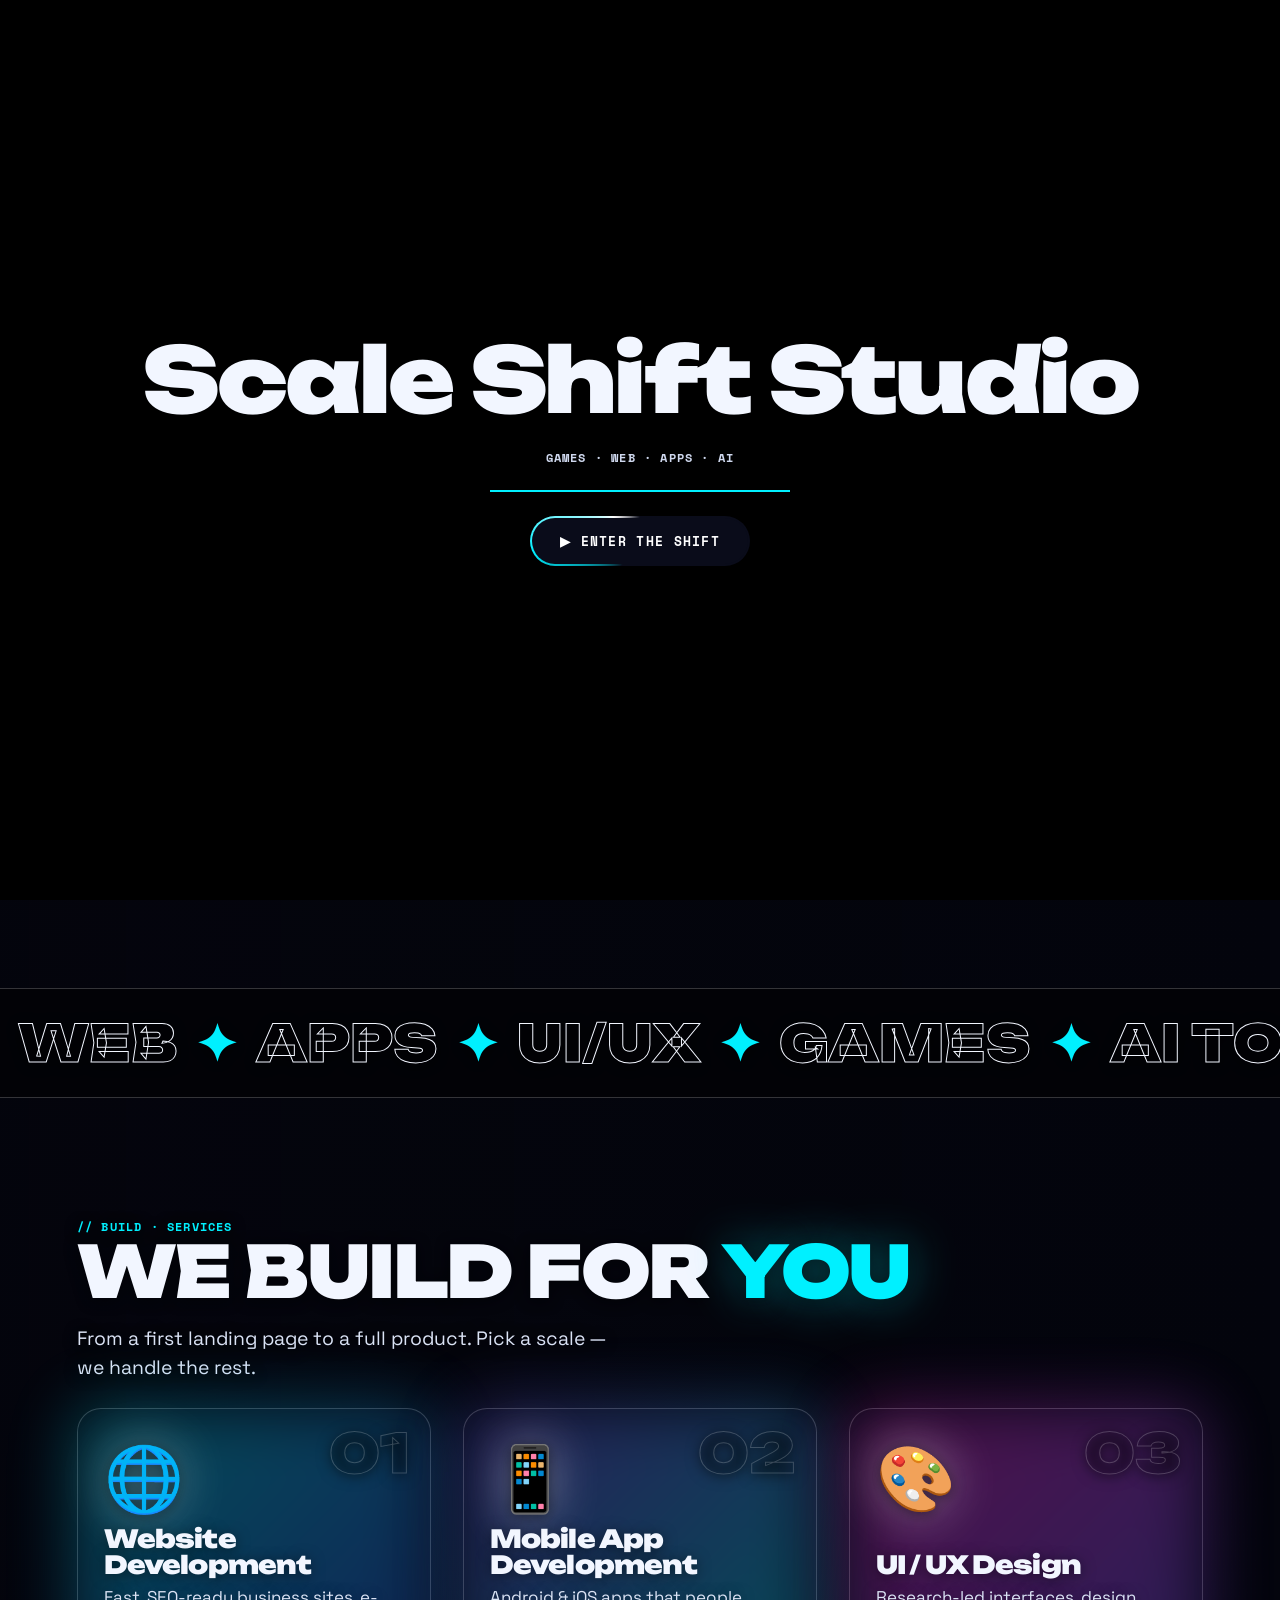
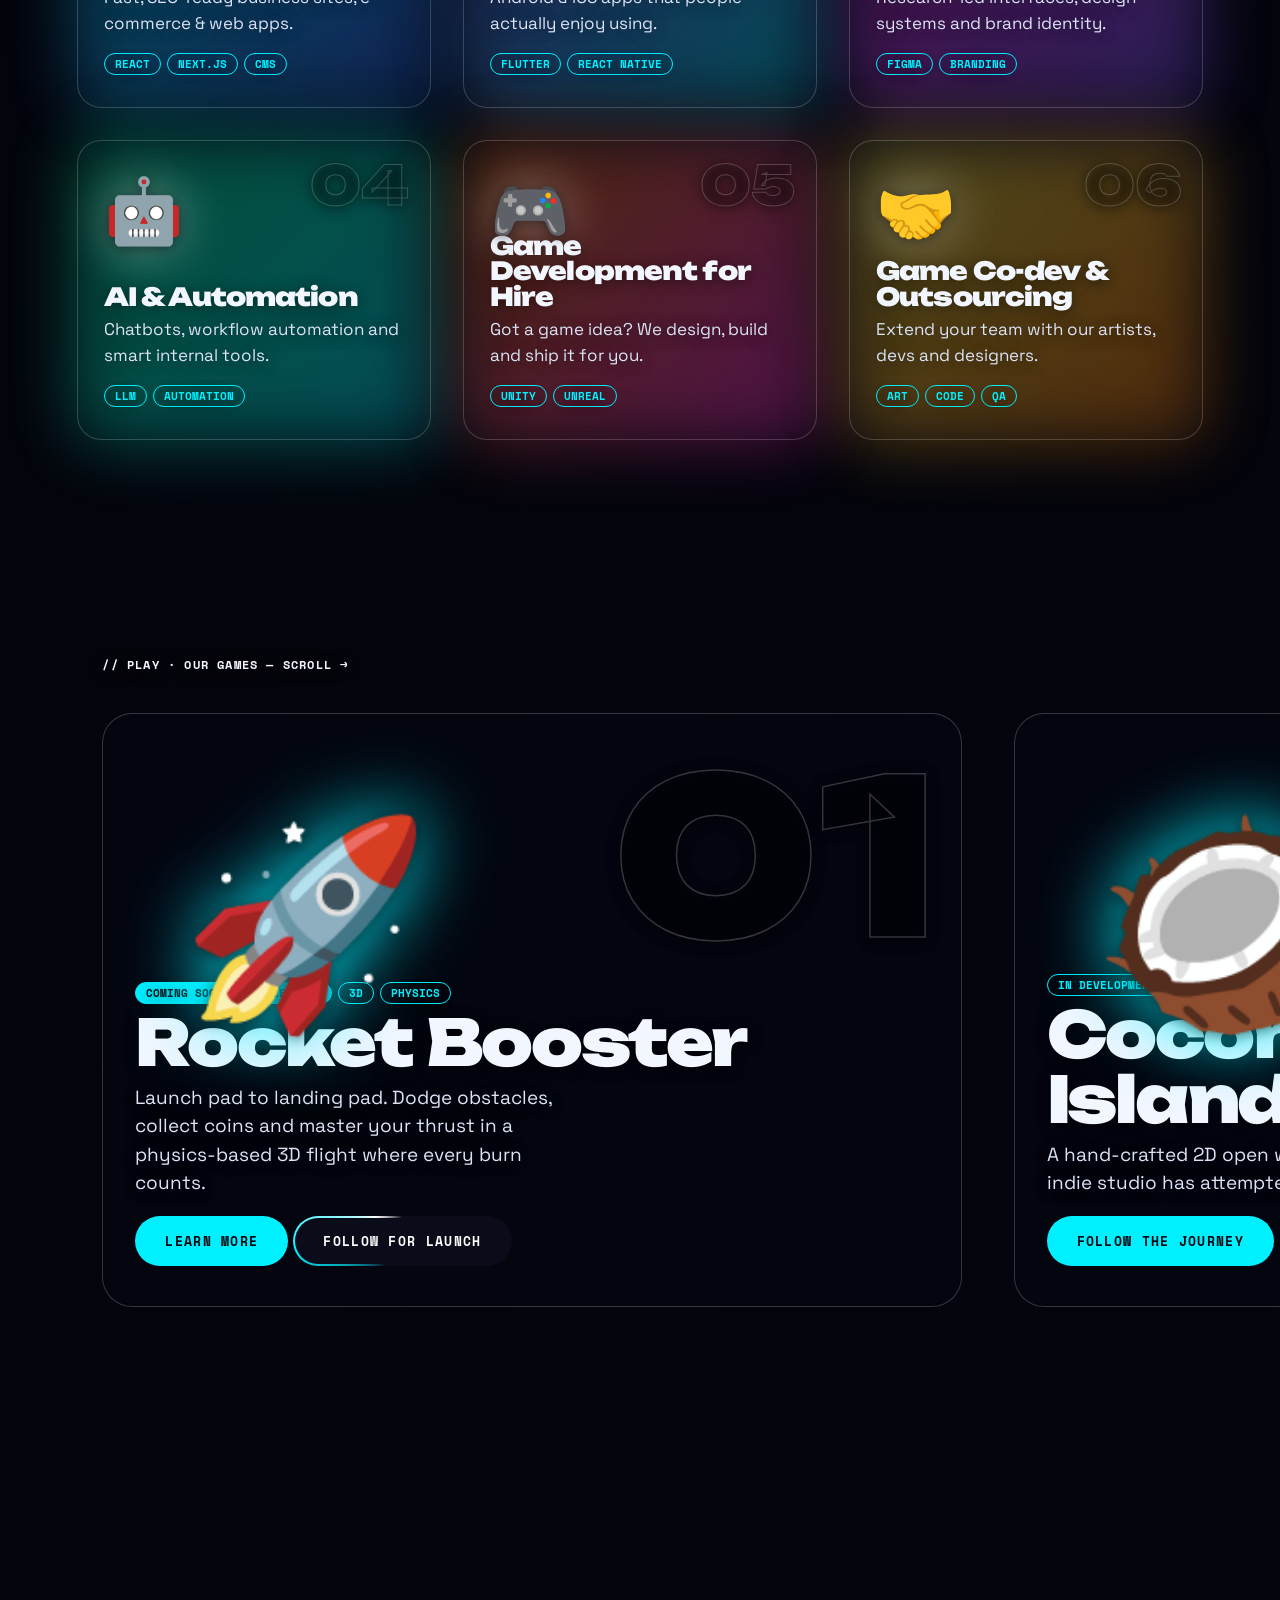
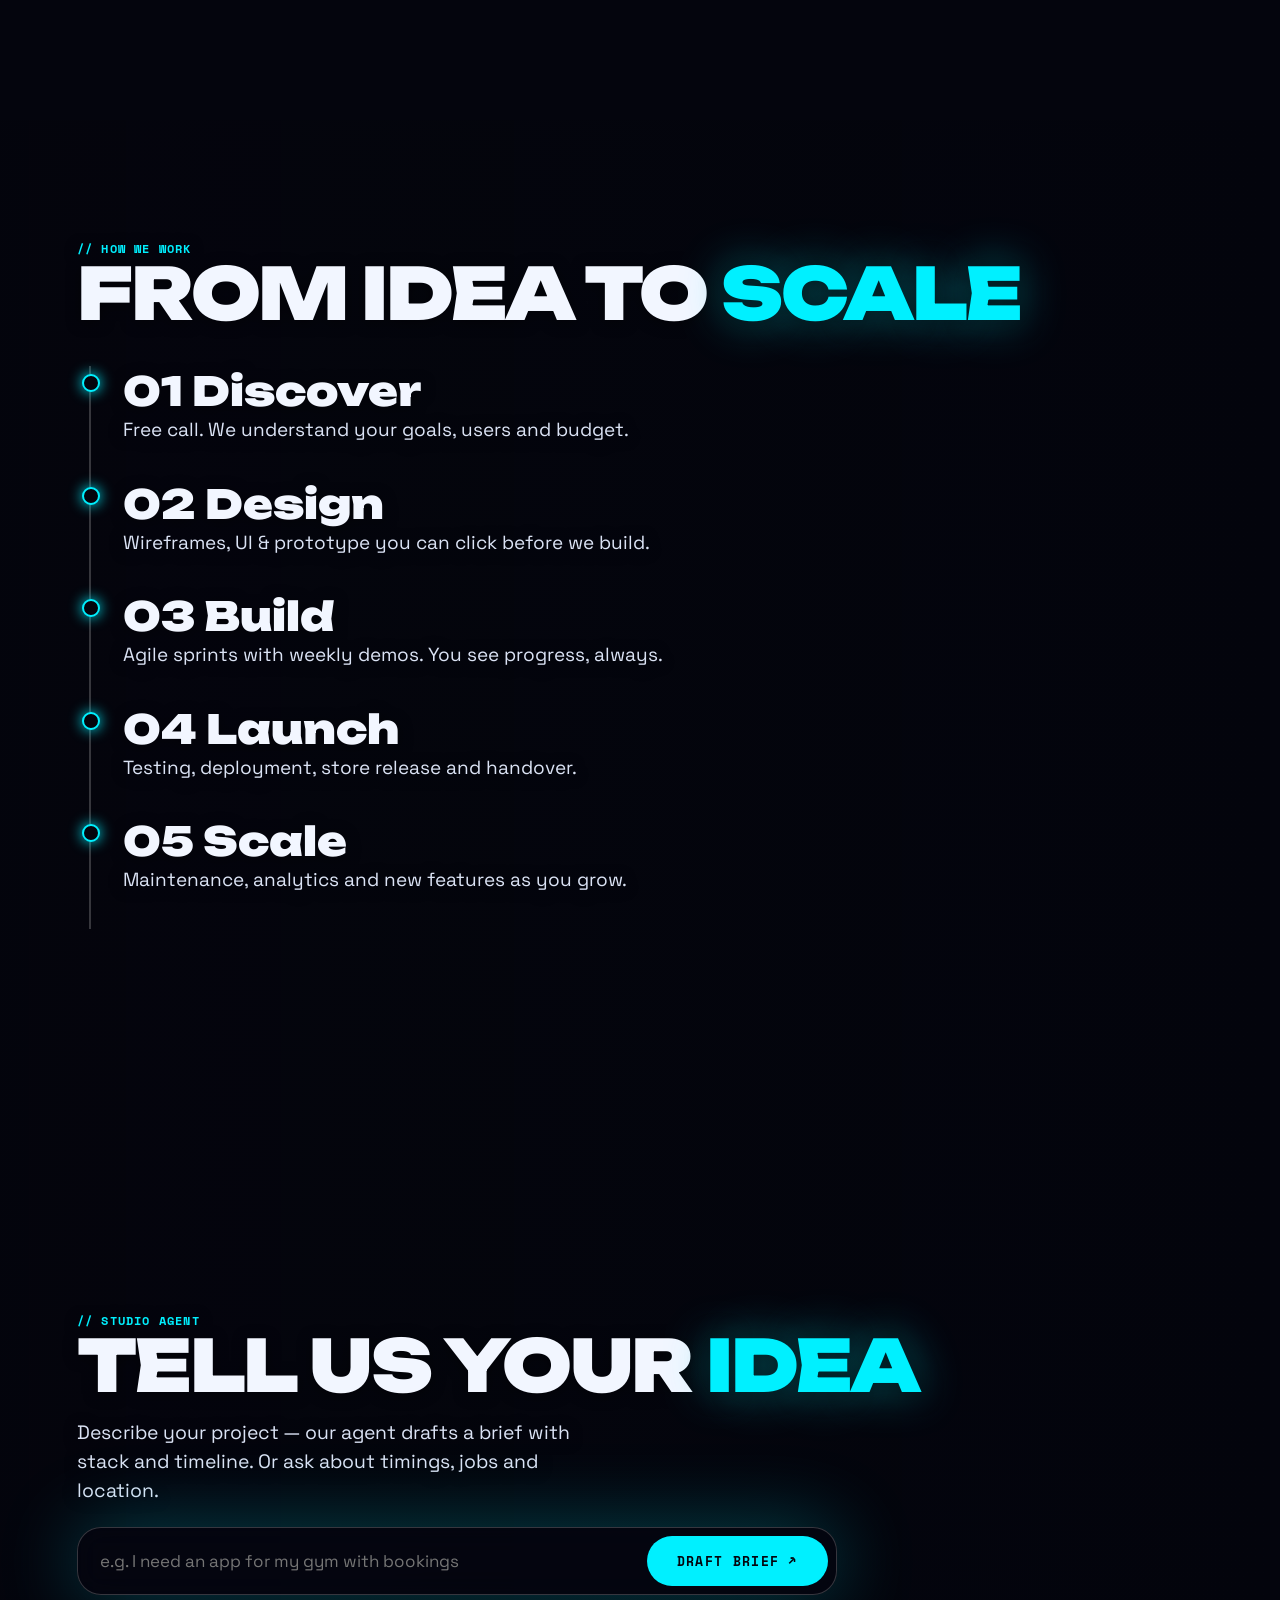
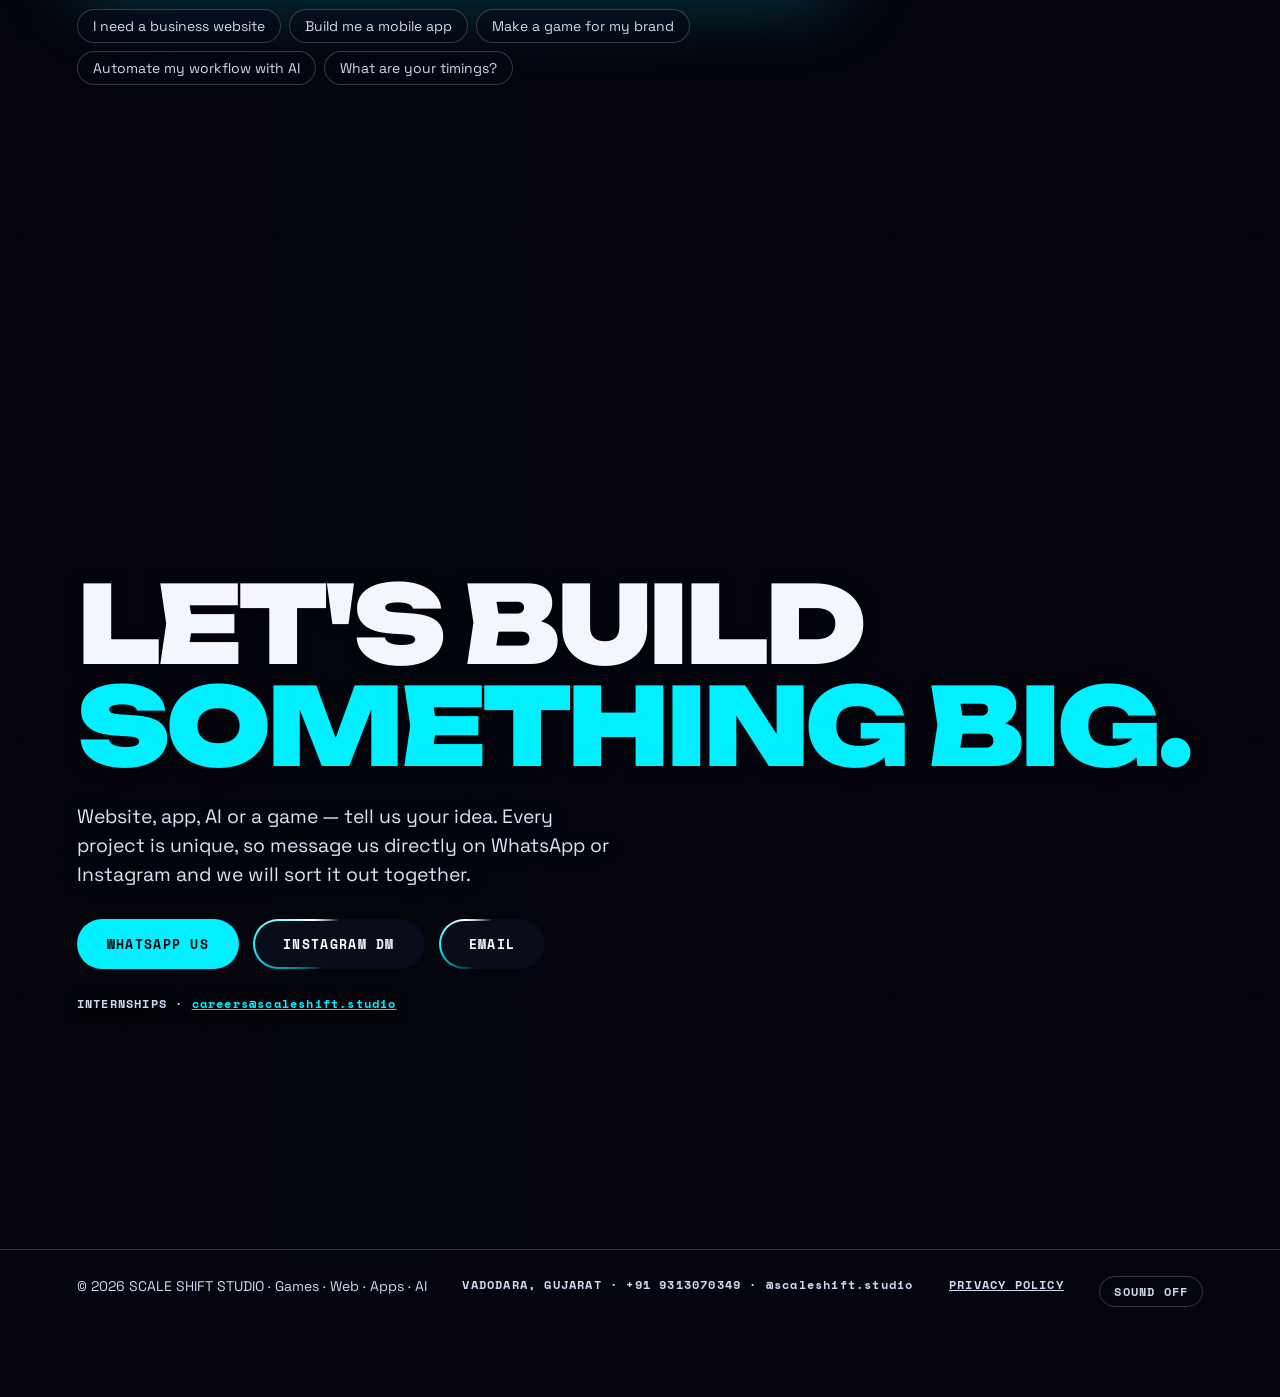
==== index.html @ 1b68525c "Update Description" ====
<!doctype html>
<html lang="en">
  <head>
    <meta charset="utf-8" />
    <meta
      name="viewport"
      content="width=device-width,initial-scale=1,minimum-scale=1,viewport-fit=cover"
    />
    <title>Scale Shift Studio | We Build Games, Websites &amp; Apps</title>
    <meta
      name="description"
      content="Scale Shift Studio builds websites, mobile apps, AI tools and games for businesses and brands. Based in Vadodara, Gujarat. Message us on WhatsApp or Instagram."
    />
    <link rel="canonical" href="https://scaleshift.studio/" />
    <meta name="robots" content="index,follow,max-image-preview:large" />
    <meta name="theme-color" content="#04050d" />
    <meta property="og:type" content="website" />
    <meta property="og:site_name" content="Scale Shift Studio" />
    <meta property="og:url" content="https://scaleshift.studio/" />
    <meta
      property="og:title"
      content="Scale Shift Studio — We Build Worlds That Shift Your Scale"
    />
    />
    <meta
      property="og:description"
      content="We build websites, apps, AI tools and games that shift your scale. Rocket Booster is landing soon on Google Play."
    />
    <meta property="og:image" content="https://scaleshift.studio/og.png" />
    <meta name="twitter:card" content="summary_large_image" />
    <link rel="icon" href="favicon.svg" type="image/svg+xml" />
    <link rel="preconnect" href="https://fonts.googleapis.com" />
    <link rel="preconnect" href="https://fonts.gstatic.com" crossorigin />
    <link
      href="https://fonts.googleapis.com/css2?family=Unbounded:wght@600;900&family=Space+Grotesk:wght@400;500;700&family=Space+Mono:wght@400;700&display=swap"
      rel="stylesheet"
    />
    <link rel="stylesheet" href="styles.css" />
    <noscript
      ><style>
        #ld {
          display: none;
        }
        body:not(.go) :is(main, footer, #nav, #hud) {
          visibility: visible !important;
        }
      </style></noscript
    >
    <script type="application/ld+json">
      {
        "@context": "https://schema.org",
        "@type": "ProfessionalService",
        "name": "Scale Shift Studio",
        "url": "https://scaleshift.studio/",
        "email": "hello@scaleshift.studio",
        "description": "Web development, mobile app development, UI/UX design, AI automation and game development studio.",
        "address": {
          "@type": "PostalAddress",
          "addressLocality": "Vadodara",
          "addressRegion": "Gujarat",
          "addressCountry": "IN"
        },
        "areaServed": "Worldwide",
        "sameAs": ["https://instagram.com/scaleshift.studio"],
        "knowsAbout": [
          "Web development",
          "Mobile app development",
          "UI/UX design",
          "AI automation",
          "Game development"
        ]
      }
    </script>
  </head>
  <body>
    <div id="ld">
      <h1>Scale Shift Studio</h1>
      <div class="m" style="color: var(--mut)">GAMES · WEB · APPS · AI</div>
      <div id="lp"><i></i></div>
      <button class="sb" id="en">▶ Enter the shift</button>
    </div>
    <div id="cg"></div>
    <canvas id="gl"></canvas>
    <div class="vg"></div>
    <div id="tt"></div>
    <nav id="nav">
      <div class="lg">
        <span class="s1">SCALE</span><span class="s2">SHIFT</span>
      </div>
      <div class="lk">
        <a class="l" href="#services">SERVICES</a
        ><a class="l" href="#games">GAMES</a
        ><a class="l" href="#process">PROCESS</a
        ><a class="l" href="#quote">START</a>
      </div>
      <div id="sw" data-m="build">
        <i id="kn"></i><button data-m="play">PLAY</button
        ><button data-m="build" class="on">BUILD</button>
      </div>
    </nav>
    <div id="hud" class="m">
      MODE <b id="hm">BUILD</b> · SCALE ×<b id="hs">1.00</b> · WARP
      <b id="hw">0.6</b>
    </div>
    <main>
      <section id="hero" data-k="0">
        <div id="hi">
          <div class="pill m">
            <i></i>COMING SOON · ROCKET BOOSTER · GOOGLE PLAY
          </div>
          <h1 class="t">
            <span class="ln"><span class="hl">We build</span></span>
            <span class="ln"
              ><span class="hl"
                ><span class="dy" id="dy">websites</span></span
              ></span
            >
            <span class="ln"
              ><span class="hl ol">that shift your scale</span></span
            >
          </h1>
          <p class="sub" id="hs2">
            A creative tech studio. We craft websites, mobile apps and AI tools
            for businesses — and our own games for players.
          </p>
          <div class="row">
            <a class="sb f" href="#quote" data-q>Start your project ↓</a
            ><a class="sb" href="#games">Play our games</a>
          </div>
        </div>
      </section>
      <div class="mq">
        <div>
          <span>Web</span><em>✦</em><span>Apps</span><em>✦</em><span>UI/UX</span
          ><em>✦</em><span>Games</span><em>✦</em><span>AI Tools</span><em>✦</em
          ><span>Game Co-dev</span><em>✦</em><span>Web</span><em>✦</em
          ><span>Apps</span><em>✦</em><span>UI/UX</span><em>✦</em
          ><span>Games</span><em>✦</em><span>AI Tools</span><em>✦</em
          ><span>Game Co-dev</span><em>✦</em>
        </div>
      </div>
      <section id="services" data-k="1">
        <span class="m rv" style="color: var(--a)">// BUILD · SERVICES</span>
        <h2 class="rv">We build for <em>you</em></h2>
        <p class="sub rv" style="margin: 0">
          From a first landing page to a full product. Pick a scale — we handle
          the rest.
        </p>
        <div class="gx">
          <div
            class="cd tl rv"
            style="--g: linear-gradient(135deg, #00f0ff, #2f6bff)"
          >
            <div class="no">01</div>
            <div class="ic">🌐</div>
            <h3>Website Development</h3>
            <p>Fast, SEO-ready business sites, e-commerce & web apps.</p>
            <span
              ><span class="tg">REACT</span><span class="tg">NEXT.JS</span
              ><span class="tg">CMS</span></span
            >
          </div>
          <div
            class="cd tl rv"
            style="--g: linear-gradient(135deg, #7c5cff, #00f0ff)"
          >
            <div class="no">02</div>
            <div class="ic">📱</div>
            <h3>Mobile App Development</h3>
            <p>Android & iOS apps that people actually enjoy using.</p>
            <span
              ><span class="tg">FLUTTER</span
              ><span class="tg">REACT NATIVE</span></span
            >
          </div>
          <div
            class="cd tl rv"
            style="--g: linear-gradient(135deg, #ff2bd6, #7c5cff)"
          >
            <div class="no">03</div>
            <div class="ic">🎨</div>
            <h3>UI / UX Design</h3>
            <p>Research-led interfaces, design systems and brand identity.</p>
            <span
              ><span class="tg">FIGMA</span
              ><span class="tg">BRANDING</span></span
            >
          </div>
          <div
            class="cd tl rv"
            style="--g: linear-gradient(135deg, #00ff9d, #00f0ff)"
          >
            <div class="no">04</div>
            <div class="ic">🤖</div>
            <h3>AI &amp; Automation</h3>
            <p>Chatbots, workflow automation and smart internal tools.</p>
            <span
              ><span class="tg">LLM</span
              ><span class="tg">AUTOMATION</span></span
            >
          </div>
          <div
            class="cd tl rv"
            style="--g: linear-gradient(135deg, #ff7a00, #ff2bd6)"
          >
            <div class="no">05</div>
            <div class="ic">🎮</div>
            <h3>Game Development for Hire</h3>
            <p>Got a game idea? We design, build and ship it for you.</p>
            <span
              ><span class="tg">UNITY</span><span class="tg">UNREAL</span></span
            >
          </div>
          <div
            class="cd tl rv"
            style="--g: linear-gradient(135deg, #fff23d, #ff7a00)"
          >
            <div class="no">06</div>
            <div class="ic">🤝</div>
            <h3>Game Co-dev &amp; Outsourcing</h3>
            <p>Extend your team with our artists, devs and designers.</p>
            <span
              ><span class="tg">ART</span><span class="tg">CODE</span
              ><span class="tg">QA</span></span
            >
          </div>
        </div>
      </section>
      <section id="games" data-k="2">
        <div class="hint m">// PLAY · OUR GAMES — SCROLL →</div>
        <div id="track">
          <article class="pn">
            <div class="n">01</div>
            <div class="e">🚀</div>
            <span
              ><span class="tg live">COMING SOON · GOOGLE PLAY</span
              ><span class="tg">3D</span><span class="tg">PHYSICS</span></span
            >
            <h3>Rocket Booster</h3>
            <p>
              Launch pad to landing pad. Dodge obstacles, collect coins and
              master your thrust in a physics-based 3D flight where every burn
              counts.
            </p>
            <div>
              <a class="sb f" href="/games/rocket-booster/">Learn more</a>
              <a
                class="sb"
                href="https://instagram.com/scaleshift.studio"
                target="_blank"
                rel="noopener noreferrer"
                >Follow for launch</a
              >
            </div>
          </article>
          <article class="pn">
            <div class="n">02</div>
            <div class="e">🥥</div>
            <span
              ><span class="tg">IN DEVELOPMENT</span><span class="tg">2D</span
              ><span class="tg">OPEN WORLD</span></span
            >
            <h3>Coconut: Quest Island Empire</h3>
            <p>
              A hand-crafted 2D open world with a feature no indie studio has
              attempted. More soon.
            </p>
            <div>
              <a
                class="sb f"
                href="https://instagram.com/scaleshift.studio"
                target="_blank"
                rel="noopener noreferrer"
                >Follow the journey</a
              >
            </div>
          </article>
          <article class="pn">
            <div class="n">03</div>
            <div class="e">🧪</div>
            <span><span class="tg">PLANNING</span></span>
            <h3>More worlds in the lab</h3>
            <p>
              Our next projects are in early planning. Follow along to be the
              first to know.
            </p>
            <div><a class="sb f" href="#contact">Work with us</a></div>
          </article>
        </div>
      </section>
      <section id="process" data-k="3">
        <span class="m rv" style="color: var(--a)">// HOW WE WORK</span>
        <h2 class="rv">From idea to <em>scale</em></h2>
        <div class="pr">
          <i id="pl"></i>
          <div class="sp rv">
            <b>01 Discover</b
            ><span>Free call. We understand your goals, users and budget.</span>
          </div>
          <div class="sp rv">
            <b>02 Design</b
            ><span
              >Wireframes, UI & prototype you can click before we build.</span
            >
          </div>
          <div class="sp rv">
            <b>03 Build</b
            ><span
              >Agile sprints with weekly demos. You see progress, always.</span
            >
          </div>
          <div class="sp rv">
            <b>04 Launch</b
            ><span>Testing, deployment, store release and handover.</span>
          </div>
          <div class="sp rv">
            <b>05 Scale</b
            ><span>Maintenance, analytics and new features as you grow.</span>
          </div>
        </div>
      </section>
      <section id="quote" data-k="4">
        <span class="m rv" style="color: var(--a)">// STUDIO AGENT</span>
        <h2 class="rv">Tell us your <em>idea</em></h2>
        <p class="sub rv" style="margin: 0 0 22px">
          Describe your project — our agent drafts a brief with stack and
          timeline. Or ask about timings, jobs and location.
        </p>
        <form id="af" class="ag rv">
          <input
            id="ai"
            placeholder="e.g. I need an app for my gym with bookings"
            autocomplete="off"
          /><button class="sb f" type="submit">Draft brief ↗</button>
        </form>
        <div class="chips rv">
          <button>I need a business website</button
          ><button>Build me a mobile app</button
          ><button>Make a game for my brand</button
          ><button>Automate my workflow with AI</button
          ><button>What are your timings?</button>
        </div>
        <div id="run"></div>
      </section>
      <section id="contact" data-k="5">
        <div class="big rv">
          Let's build<br /><span style="color: var(--a)">something big.</span>
        </div>
        <p class="sub rv">
          Website, app, AI or a game — tell us your idea. Every project is
          unique, so message us directly on WhatsApp or Instagram and we will
          sort it out together.
        </p>
        <div class="row rv">
          <a
            class="sb f"
            href="https://wa.me/919313070349"
            target="_blank"
            rel="noopener"
            >WhatsApp us</a
          ><a
            class="sb"
            href="https://instagram.com/scaleshift.studio"
            target="_blank"
            rel="noopener"
            >Instagram DM</a
          ><a class="sb" href="mailto:hello@scaleshift.studio">Email</a>
        </div>
        <p class="m" style="margin-top: 26px; color: var(--mut)">
          INTERNSHIPS ·
          <a href="mailto:careers@scaleshift.studio" style="color: var(--a)"
            >careers@scaleshift.studio</a
          >
        </p>
      </section>
    </main>
    <footer>
      <span>© 2026 SCALE SHIFT STUDIO · Games · Web · Apps · AI</span
      ><span class="m"
        >VADODARA, GUJARAT · +91 9313070349 · @scaleshift.studio</span
      >
      <a class="m" href="/privacy/" style="color: var(--mut)">PRIVACY POLICY</a>
      <button type="button" id="snd" class="m">SOUND OFF</button>
    </footer>
    <script src="vendor/gsap.min.js" defer></script>
    <script src="vendor/ScrollTrigger.min.js" defer></script>
    <script src="vendor/lenis.min.js" defer></script>
    <script src="app.js" defer></script>
  </body>
</html>
---- styles.css ----
@property --ang {
  syntax: "<angle>";
  inherits: false;
  initial-value: 0deg;
}
:root {
  --bg: #04050d;
  --fg: #f2f6ff;
  --mut: #cfd8ee;
  --a: #00f0ff;
  --bd: rgba(255, 255, 255, 0.2);
  --cd: rgba(5, 7, 18, 0.5);
  box-sizing: border-box;
  padding-top: env(safe-area-inset-top, 0px);
  padding-bottom: env(safe-area-inset-bottom, 0px);
}
@media (prefers-color-scheme: dark) {
  :root:not([data-theme="light"]) {
    --bg: #04050d;
  }
}
:root[data-theme="dark"] {
  --bg: #04050d;
}
* {
  box-sizing: border-box;
}
html {
  scroll-padding-top: env(safe-area-inset-top, 0px);
}
html.lenis,
html.lenis body {
  height: auto;
}
body {
  margin: 0;
  background: var(--bg);
  color: var(--fg);
  font:
    400 19px/1.5 "Space Grotesk",
    system-ui,
    sans-serif;
  overflow-x: hidden;
}
h1,
h2,
h3 {
  font-family: Unbounded, system-ui, sans-serif;
  font-weight: 900;
  margin: 0;
  letter-spacing: -0.035em;
  line-height: 1.02;
}
.m {
  font:
    700 12px "Space Mono",
    monospace;
  letter-spacing: 0.1em;
}
#gl {
  position: fixed;
  inset: 0;
  width: 100%;
  height: 100%;
  z-index: 0;
}
.vg {
  position: fixed;
  inset: 0;
  z-index: 1;
  pointer-events: none;
  background:
    linear-gradient(rgba(4, 5, 13, 0.08), rgba(4, 5, 13, 0.08)),
    radial-gradient(ellipse at center, transparent 45%, rgba(0, 0, 0, 0.42));
}
main,
#nav,
footer,
#hud {
  position: relative;
  z-index: 2;
}
section {
  min-height: 100vh;
  padding: 120px 6vw;
  display: flex;
  flex-direction: column;
  justify-content: center;
  background: linear-gradient(90deg, rgba(4, 5, 13, 0.26), rgba(4, 5, 13, 0));
}
#nav {
  position: fixed;
  top: calc(env(safe-area-inset-top, 0px) + 12px);
  left: 50%;
  transform: translateX(-50%);
  z-index: 50;
  display: flex;
  align-items: center;
  justify-content: space-between;
  gap: 14px;
  padding: 8px 8px 8px 22px;
  width: min(clamp(860px, 60vw, 1200px), calc(100vw - 20px));
  background: rgba(6, 8, 20, 0.55);
  backdrop-filter: blur(16px);
  border: 1px solid var(--bd);
  border-radius: 50px;
}
.lg {
  display: flex;
  align-items: baseline;
  gap: 7px;
  font-family: Unbounded;
  font-weight: 900;
  line-height: 1;
  white-space: nowrap;
}
.lg .s1 {
  font-size: 20px;
  letter-spacing: -0.02em;
  color: #fff;
}
.lg .s2 {
  font-size: 20px;
  letter-spacing: -0.02em;
  background: linear-gradient(90deg, var(--a), #fff);
  -webkit-background-clip: text;
  background-clip: text;
  color: transparent;
}
#nav a.l {
  color: var(--fg);
  text-decoration: none;
  font: 700 12px "Space Mono";
  letter-spacing: 0.1em;
  margin: 0 8px;
}
#nav a.l:hover {
  color: var(--a);
}
@media (max-width: 820px) {
  #nav .lk {
    display: none;
  }
}
#sw {
  position: relative;
  display: flex;
  border: 1px solid var(--bd);
  border-radius: 40px;
  padding: 3px;
  background: rgba(0, 0, 0, 0.4);
}
#sw button {
  position: relative;
  z-index: 1;
  background: none;
  border: 0;
  color: var(--fg);
  font: 700 12px "Space Mono";
  letter-spacing: 0.1em;
  padding: 9px 16px;
  cursor: pointer;
  transition: color 0.3s;
}
#sw button.on {
  color: #04050d;
}
#kn {
  position: absolute;
  top: 3px;
  bottom: 3px;
  left: 3px;
  width: calc(50% - 3px);
  border-radius: 30px;
  background: var(--a);
  box-shadow: 0 0 24px var(--a);
  transition:
    transform 0.45s cubic-bezier(0.7, 0, 0.2, 1),
    background 0.5s;
}
#sw[data-m="build"] #kn {
  transform: translateX(100%);
}
.sb {
  position: relative;
  display: inline-block;
  isolation: isolate;
  overflow: hidden;
  padding: 15px 30px;
  border-radius: 50px;
  background: #0a0c1a;
  color: #fff;
  border: 0;
  cursor: pointer;
  font: 700 13px "Space Mono";
  letter-spacing: 0.1em;
  text-decoration: none;
  text-transform: uppercase;
}
.sb::before {
  content: "";
  position: absolute;
  left: 50%;
  top: 50%;
  width: 230%;
  aspect-ratio: 1;
  translate: -50% -50%;
  z-index: -2;
  background: conic-gradient(
    from 0deg,
    transparent 60%,
    var(--a),
    #fff,
    transparent
  );
  animation: rt 2.6s linear infinite;
  will-change: rotate;
}
.sb::after {
  content: "";
  position: absolute;
  inset: 2px;
  border-radius: inherit;
  background: #0a0c1a;
  z-index: -1;
}
.sb.f {
  background: var(--a);
  color: #04050d;
}
.sb.f::after {
  background: var(--a);
}
.sb.f::before {
  display: none;
}
@keyframes rt {
  to {
    rotate: 360deg;
  }
}
.pt {
  position: fixed;
  width: 8px;
  height: 8px;
  border-radius: 50%;
  pointer-events: none;
  z-index: 90;
  margin: -4px;
  background: var(--a);
}
#cg {
  position: fixed;
  top: 0;
  left: 0;
  width: 480px;
  height: 480px;
  margin: -240px;
  border-radius: 50%;
  pointer-events: none;
  z-index: 1;
  background: radial-gradient(
    circle,
    color-mix(in srgb, var(--a) 30%, transparent),
    transparent 68%
  );
  mix-blend-mode: screen;
}
@media (pointer: coarse) {
  #cg {
    display: none;
  }
}
#ld {
  position: fixed;
  inset: 0;
  z-index: 200;
  background: #000;
  display: flex;
  flex-direction: column;
  align-items: center;
  justify-content: center;
  gap: 24px;
  transition: opacity 1s;
  text-align: center;
  padding: 20px;
}
#ld.x {
  opacity: 0;
  pointer-events: none;
}
#ld h1 {
  font-size: clamp(30px, 8vw, 90px);
}
#lp {
  height: 2px;
  width: min(300px, 70vw);
  background: #222;
}
#lp i {
  display: block;
  height: 100%;
  width: 0;
  background: var(--a);
}
#en {
  display: none;
}
.pill {
  display: inline-flex;
  gap: 10px;
  align-items: center;
  border: 1px solid var(--bd);
  background: var(--cd);
  backdrop-filter: blur(8px);
  padding: 9px 16px;
  border-radius: 30px;
  width: fit-content;
  margin-bottom: 22px;
}
.pill i {
  width: 8px;
  height: 8px;
  border-radius: 50%;
  background: var(--a);
  box-shadow: 0 0 12px var(--a);
  animation: bl 1.2s infinite;
}
@keyframes bl {
  50% {
    opacity: 0.2;
  }
}
#hi {
  will-change: transform;
  transform-origin: 50% 60%;
}
h1.t {
  font-size: clamp(26px, 8.6vw, 200px);
  text-transform: uppercase;
}
.ln {
  display: block;
  overflow: hidden;
  padding-bottom: 0.06em;
}
.dy {
  color: var(--a);
  text-shadow: 0 0 50px var(--a);
  display: inline-block;
}
.ol {
  -webkit-text-stroke: 2px var(--fg);
  color: rgba(4, 5, 13, 0.3);
}
.sub {
  max-width: clamp(520px, 42vw, 900px);
  color: var(--mut);
  font-size: clamp(17px, 0.5vw + 13px, 30px);
  margin: 24px 0 30px;
}
.row {
  display: flex;
  gap: 14px;
  flex-wrap: wrap;
}
.mq {
  overflow: hidden;
  white-space: nowrap;
  padding: 22px 0;
  background: rgba(0, 0, 0, 0.5);
  border-block: 1px solid var(--bd);
  position: relative;
  z-index: 2;
}
.mq div {
  display: inline-block;
  animation: mq 34s linear infinite;
  font: 900 clamp(24px, 4vw, 54px) Unbounded;
  text-transform: uppercase;
}
.mq span {
  margin: 0 18px;
  -webkit-text-stroke: 1px var(--fg);
  color: transparent;
}
.mq em {
  color: var(--a);
  font-style: normal;
}
@keyframes mq {
  to {
    transform: translateX(-50%);
  }
}
h2 {
  font-size: clamp(24px, 5.6vw, 110px);
  text-transform: uppercase;
  margin-bottom: 16px;
}
h2 em {
  color: var(--a);
  font-style: normal;
}
.gx {
  display: grid;
  grid-template-columns: repeat(auto-fill, minmax(min(300px, 100%), 1fr));
  gap: 32px;
  margin-top: 26px;
  perspective: 1200px;
}
.cd {
  position: relative;
  isolation: isolate;
  border: 1px solid var(--bd);
  border-radius: 24px;
  padding: 26px;
  background: rgba(6, 8, 20, 0.5);
  backdrop-filter: blur(10px);
  min-height: 300px;
  display: flex;
  flex-direction: column;
  justify-content: flex-end;
  transition: box-shadow 0.3s;
}
.cd::before {
  content: "";
  position: absolute;
  inset: -4px;
  border-radius: 28px;
  background: var(--g);
  filter: blur(34px);
  opacity: 0.3;
  z-index: -2;
  transition: opacity 0.4s;
}
.cd:hover::before {
  opacity: 0.75;
}
.cd::after {
  content: "";
  position: absolute;
  inset: 0;
  border-radius: inherit;
  background: radial-gradient(
    circle at var(--mx, 50%) var(--my, 50%),
    rgba(255, 255, 255, 0.16),
    transparent 45%
  );
  opacity: 0;
  transition: opacity 0.3s;
  z-index: -1;
  pointer-events: none;
}
.cd:hover::after {
  opacity: 1;
}
.cd .ic {
  position: absolute;
  top: 22px;
  left: 26px;
  font-size: 64px;
  filter: drop-shadow(0 0 24px rgba(255, 255, 255, 0.4));
}
.cd .no {
  position: absolute;
  top: 10px;
  right: 20px;
  font: 900 54px Unbounded;
  color: transparent;
  -webkit-text-stroke: 1px var(--bd);
}
.cd h3 {
  font-size: 25px;
}
.cd p {
  color: var(--mut);
  margin: 8px 0 12px;
  font-size: 17px;
}
.tg {
  display: inline-block;
  border: 1px solid var(--a);
  color: var(--a);
  font: 700 11px "Space Mono";
  padding: 2px 10px;
  border-radius: 20px;
  margin: 0 6px 6px 0;
}
#games {
  padding: 0;
  overflow: hidden;
}
#track {
  display: flex;
  gap: 4vw;
  padding: 0 8vw;
  align-items: center;
  height: 100vh;
  width: max-content;
}
.pn {
  flex: 0 0 min(80vw, 860px);
  height: 66vh;
  border: 1px solid var(--bd);
  background: var(--cd);
  backdrop-filter: blur(16px);
  border-radius: 30px;
  padding: 32px;
  position: relative;
  overflow: hidden;
  display: flex;
  flex-direction: column;
  justify-content: flex-end;
}
.pn .n {
  position: absolute;
  top: 6px;
  right: 22px;
  font: 900 clamp(90px, 17vw, 240px) Unbounded;
  color: transparent;
  -webkit-text-stroke: 1.5px rgba(255, 255, 255, 0.2);
}
.pn .e {
  position: absolute;
  top: 10%;
  left: 9%;
  font-size: clamp(90px, 16vw, 200px);
  animation: fl 6s ease-in-out infinite;
  filter: drop-shadow(0 0 40px var(--a));
}
@keyframes fl {
  50% {
    transform: translateY(-22px) rotate(6deg);
  }
}
.pn h3 {
  font-size: clamp(28px, 5vw, 64px);
}
.pn p {
  color: var(--mut);
  max-width: 460px;
  margin: 8px 0 18px;
}
.hint {
  position: absolute;
  left: 8vw;
  top: 96px;
}
.pr {
  position: relative;
  max-width: 820px;
  padding-left: 46px;
  margin-top: 20px;
}
.pr::before {
  content: "";
  position: absolute;
  left: 12px;
  top: 0;
  bottom: 0;
  width: 2px;
  background: var(--bd);
}
#pl {
  position: absolute;
  left: 12px;
  top: 0;
  bottom: 0;
  width: 2px;
  background: var(--a);
  box-shadow: 0 0 18px var(--a);
  transform: scaleY(0);
  transform-origin: 50% 0;
}
.sp {
  position: relative;
  margin-bottom: 34px;
}
.sp::before {
  content: "";
  position: absolute;
  left: -41px;
  top: 8px;
  width: 14px;
  height: 14px;
  border-radius: 50%;
  background: var(--bg);
  border: 2px solid var(--a);
  box-shadow: 0 0 14px var(--a);
}
.sp b {
  font: 900 clamp(22px, 3.6vw, 40px) Unbounded;
  display: block;
}
.sp span {
  color: var(--mut);
}
.ag {
  display: flex;
  gap: 10px;
  padding: 8px;
  max-width: 760px;
  border: 1px solid var(--bd);
  border-radius: 24px;
  background: var(--cd);
  backdrop-filter: blur(14px);
  box-shadow: 0 0 80px color-mix(in srgb, var(--a) 28%, transparent);
}
.ag input {
  flex: 1;
  min-width: 0;
  background: transparent;
  border: 0;
  color: var(--fg);
  font: 400 17px "Space Grotesk";
  padding: 0 14px;
  outline: 0;
}
.chips {
  display: flex;
  flex-wrap: wrap;
  gap: 8px;
  margin-top: 14px;
  max-width: 760px;
}
.chips button {
  background: var(--cd);
  color: var(--mut);
  border: 1px solid var(--bd);
  border-radius: 20px;
  padding: 7px 15px;
  font: 400 14px "Space Grotesk";
  cursor: pointer;
  transition: 0.2s;
}
.chips button:hover {
  color: var(--fg);
  border-color: var(--a);
  transform: translateY(-2px);
}
#run {
  display: none;
  max-width: 760px;
  margin-top: 16px;
  padding: 18px 20px;
  border: 1px solid var(--bd);
  border-radius: 22px;
  background: var(--cd);
  backdrop-filter: blur(14px);
}
#run.o {
  display: block;
}
.st {
  display: flex;
  gap: 10px;
  align-items: center;
  color: var(--mut);
  font-size: 16px;
  padding: 3px 0;
}
.sn {
  width: 14px;
  height: 14px;
  border: 2px solid var(--a);
  border-top-color: transparent;
  border-radius: 50%;
  animation: sn 0.7s linear infinite;
}
@keyframes sn {
  to {
    rotate: 360deg;
  }
}
.ok {
  color: var(--a);
  width: 14px;
  text-align: center;
  font-style: normal;
}
.rc {
  margin-top: 14px;
  padding: 18px;
  border-radius: 16px;
  background: linear-gradient(
    135deg,
    color-mix(in srgb, var(--a) 18%, transparent),
    rgba(255, 255, 255, 0.04)
  );
  border: 1px solid var(--bd);
}
.rc p {
  margin: 5px 0;
  font-size: 17px;
}
.rc .m {
  color: var(--a);
}
.rc a {
  display: inline-block;
  margin-top: 10px;
  color: var(--a);
  font-weight: 700;
  text-decoration: none;
}
.big {
  font: 900 clamp(26px, 8.4vw, 210px)/0.95 Unbounded;
  text-transform: uppercase;
  letter-spacing: -0.04em;
}
footer {
  padding: 26px max(6vw, calc((100vw - 1640px) / 2)) 90px;
  color: var(--mut);
  display: flex;
  justify-content: space-between;
  flex-wrap: wrap;
  gap: 10px;
  font-size: 14px;
  border-top: 1px solid var(--bd);
}
#hud {
  position: fixed;
  left: 5vw;
  bottom: calc(env(safe-area-inset-bottom, 0px) + 14px);
  color: var(--mut);
  line-height: 1.8;
  z-index: 30;
}
#hud b {
  color: var(--a);
}
#tt {
  position: fixed;
  top: 84px;
  left: 50%;
  transform: translateX(-50%);
  z-index: 60;
  background: var(--a);
  color: #04050d;
  padding: 8px 20px;
  border-radius: 30px;
  font: 700 12px "Space Mono";
  letter-spacing: 0.12em;
  opacity: 0;
  pointer-events: none;
}
main {
  text-shadow: 0 2px 14px rgba(0, 0, 0, 0.5);
}
.sb,
.sb.f,
.rc a {
  text-shadow: none;
}
h2 em,
.dy {
  text-shadow:
    0 0 22px rgba(0, 0, 0, 0.5),
    0 0 46px color-mix(in srgb, var(--a) 45%, transparent);
}
.cd p,
.sp span,
.pn p,
.sub,
.rc p {
  color: #dbe3f5;
}

/* ===== performance layer ===== */
section {
  min-height: 100svh;
}
#gwrap {
  position: relative;
}
#gwrap #games {
  position: sticky;
  top: 0;
  height: 100vh;
  min-height: 0;
}
body:not(.go) :is(main, footer, #nav, #hud) {
  visibility: hidden;
}
.nogl #gl {
  display: none;
}
.nogl body {
  background:
    radial-gradient(ellipse at 30% 20%, #0b2a4a, transparent 60%),
    radial-gradient(ellipse at 80% 70%, #3a0b4a, transparent 55%), #04050d;
}
@media (hover: none), (pointer: coarse), (max-width: 800px) {
  .pill,
  .cd,
  .pn,
  .ag,
  #run,
  #nav {
    backdrop-filter: none !important;
    -webkit-backdrop-filter: none !important;
  }
  #nav {
    background: rgba(6, 8, 20, 0.88);
  }
  .cd {
    background: rgba(6, 8, 20, 0.74);
  }
  .pn {
    background: rgba(6, 8, 20, 0.78);
  }
  .ag,
  #run,
  .pill {
    background: rgba(5, 7, 18, 0.84);
  }
}
html.perf .pill,
html.perf .cd,
html.perf .pn,
html.perf .ag,
html.perf #run,
html.perf #nav {
  backdrop-filter: none !important;
  -webkit-backdrop-filter: none !important;
}
html.perf #nav {
  background: rgba(6, 8, 20, 0.88);
}
html.perf .cd {
  background: rgba(6, 8, 20, 0.74);
}
html.perf .pn {
  background: rgba(6, 8, 20, 0.78);
}
html.perf .ag,
html.perf #run,
html.perf .pill {
  background: rgba(5, 7, 18, 0.84);
}
.lite .pn .e {
  filter: none;
  text-shadow: 0 0 40px var(--a);
}
.lite .cd::before {
  filter: blur(22px);
}
.lite #games {
  padding: 110px 0 50px;
}
.lite .hint {
  position: static;
  padding: 0 6vw 18px;
}
.lite #track {
  width: auto;
  height: auto;
  overflow-x: auto;
  overflow-y: hidden;
  scroll-snap-type: x mandatory;
  -webkit-overflow-scrolling: touch;
  overscroll-behavior-x: contain;
  padding: 0 6vw 24px;
  gap: 16px;
  align-items: stretch;
  scrollbar-width: none;
}
.lite #track::-webkit-scrollbar {
  display: none;
}
.lite .pn {
  flex: 0 0 84vw;
  max-width: 520px;
  height: auto;
  min-height: 420px;
  scroll-snap-align: center;
}
@media (max-width: 600px) {
  #hud {
    font-size: 10px;
    left: 4vw;
  }
  section {
    padding: 104px 6vw 80px;
  }
}
html.lenis,
html.lenis body {
  height: auto;
}
.lenis.lenis-smooth {
  scroll-behavior: auto !important;
}
.lenis.lenis-stopped {
  overflow: hidden;
}

/* ===== responsive + overflow safety ===== */
html {
  -webkit-text-size-adjust: 100%;
  overflow-x: clip;
}
body {
  overflow-x: clip;
}
html,
body {
  overscroll-behavior-x: none;
  max-width: 100%;
}
#hero {
  overflow-x: clip;
}
h1,
h2,
h3,
p,
.big {
  overflow-wrap: break-word;
}
section:not(#games) {
  padding-left: max(6vw, calc((100vw - 1640px) / 2));
  padding-right: max(6vw, calc((100vw - 1640px) / 2));
}
@media (max-width: 480px) {
  #nav {
    padding: 6px 6px 6px 14px;
    gap: 8px;
  }
  .lg {
    gap: 5px;
  }
  .lg .s1,
  .lg .s2 {
    font-size: 16px;
  }
  #sw button {
    padding: 8px 12px;
    font-size: 11px;
    letter-spacing: 0.06em;
  }
  .ag {
    flex-direction: column;
    border-radius: 20px;
    gap: 8px;
  }
  .ag input {
    padding: 12px 14px;
  }
  .ag .sb {
    width: 100%;
    justify-content: center;
    text-align: center;
  }
  .sub {
    font-size: 17px;
  }
}
@media (max-width: 400px) {
  .pill {
    font-size: 10.5px;
    padding: 8px 12px;
    gap: 8px;
  }
}
@media (max-width: 360px) {
  #nav {
    padding: 5px 5px 5px 11px;
    gap: 6px;
  }
  .lg .s1,
  .lg .s2 {
    font-size: 13px;
  }
  #sw button {
    padding: 7px 9px;
    font-size: 10px;
    letter-spacing: 0.03em;
  }
}
@media (max-width: 520px) {
  #hud {
    display: none;
  }
}
@media (max-height: 500px) and (orientation: landscape) {
  section:not(#games) {
    padding-top: 84px;
    padding-bottom: 50px;
  }
  h1.t {
    font-size: clamp(24px, 7vw, 80px);
  }
  .big {
    font-size: clamp(24px, 7vw, 90px);
  }
}
@media (min-width: 1000px) and (hover: none),
  (min-width: 1000px) and (pointer: coarse) {
  .lite .pn {
    flex-basis: min(46vw, 640px);
    max-width: none;
  }
}
@media (min-width: 1900px) {
  body {
    font-size: 22px;
  }
  .cd h3 {
    font-size: 30px;
  }
  .cd p,
  .pn p {
    font-size: 20px;
  }
}
@media (min-width: 2600px) {
  body {
    font-size: 26px;
  }
  .cd h3 {
    font-size: 36px;
  }
  .cd p,
  .pn p {
    font-size: 24px;
  }
  .sb {
    font-size: 16px;
  }
}
.tg.live {
  background: var(--a);
  color: #04050d;
}
footer button {
  background: none;
  border: 1px solid var(--bd);
  color: var(--mut);
  border-radius: 20px;
  padding: 6px 14px;
  cursor: pointer;
}
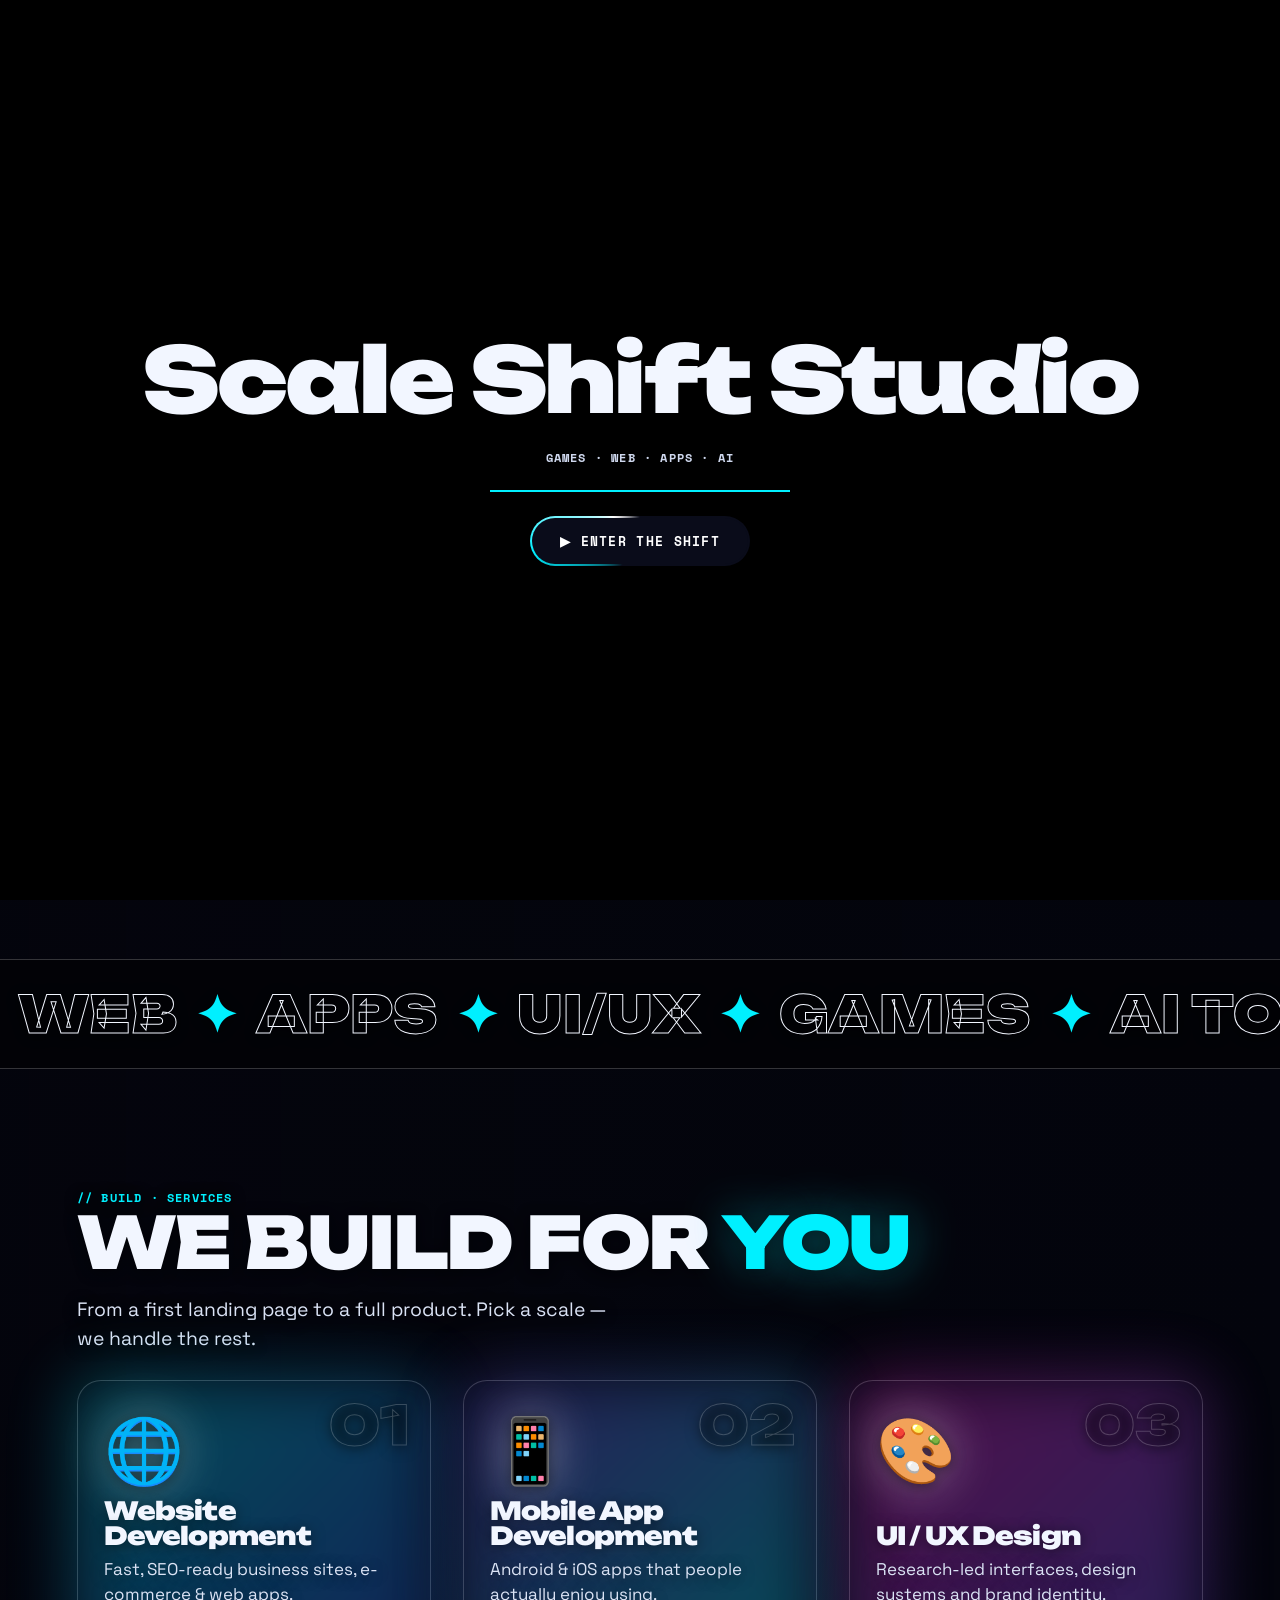
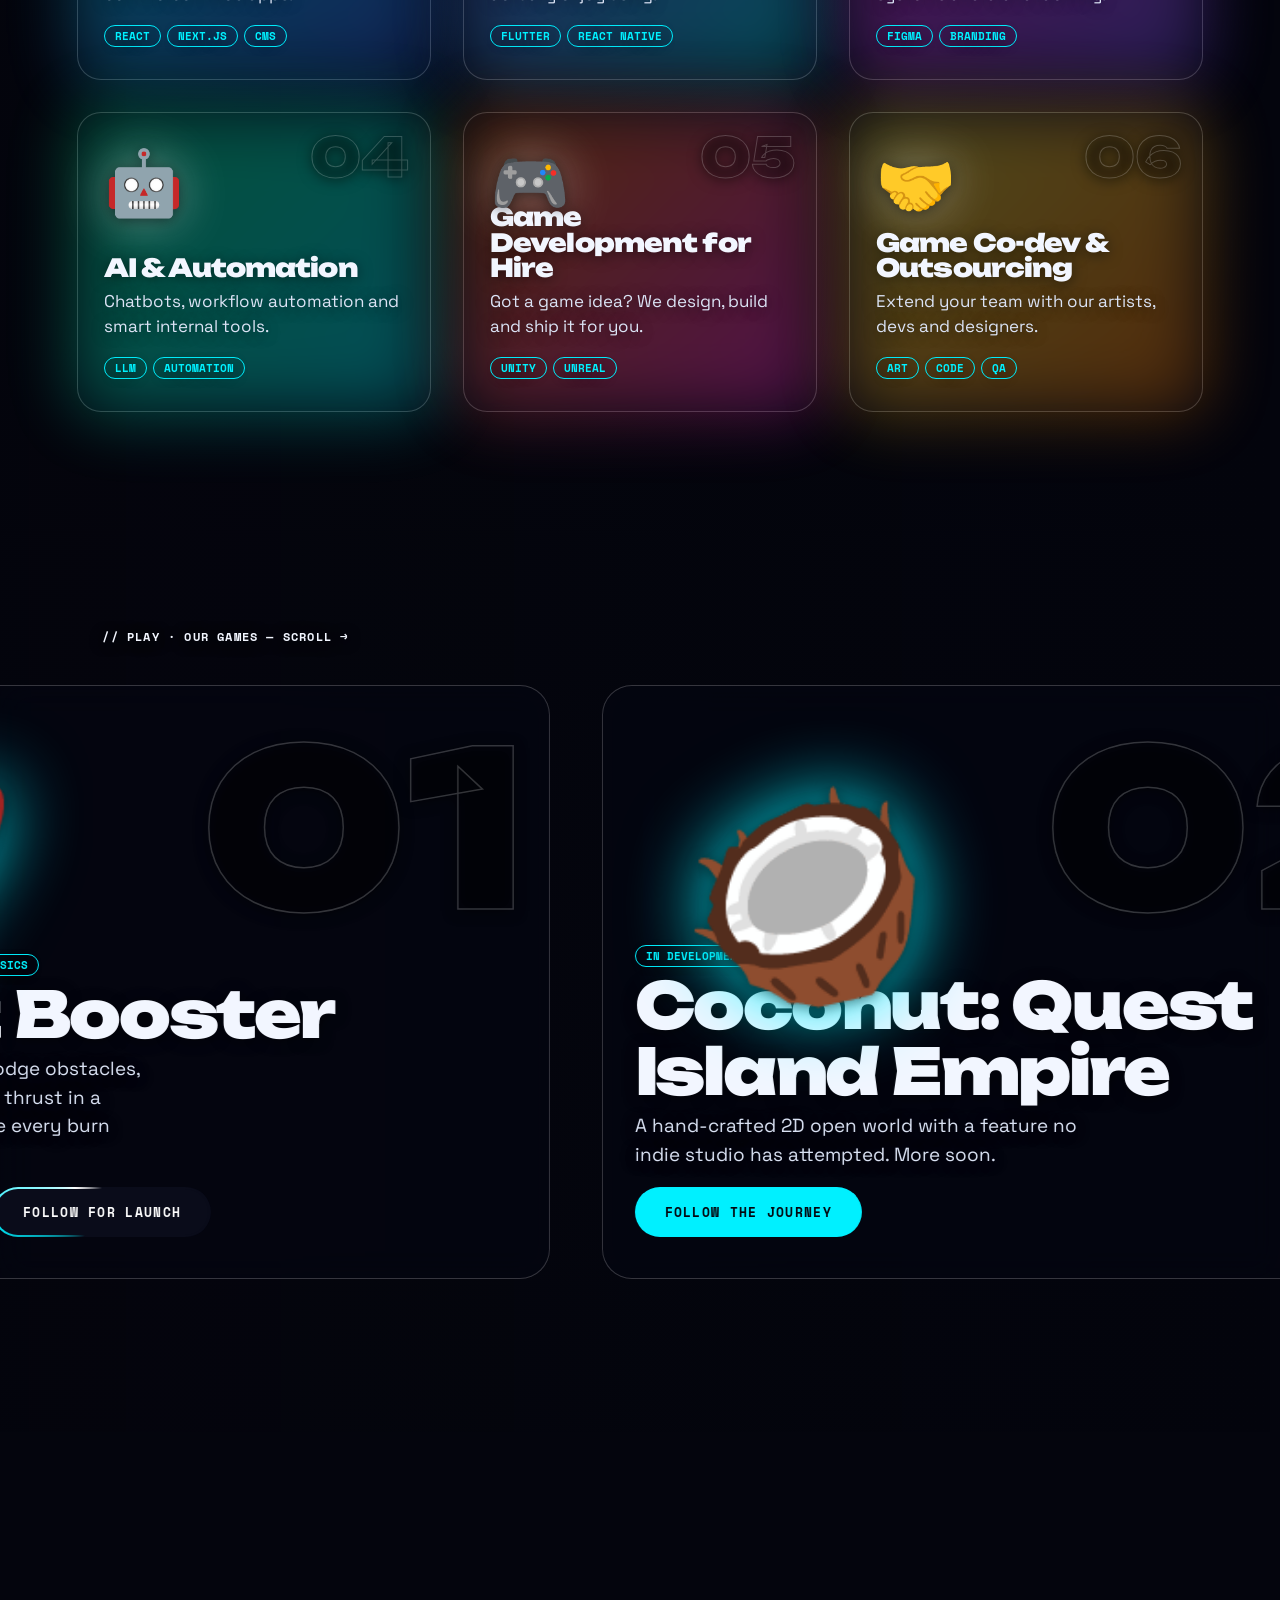
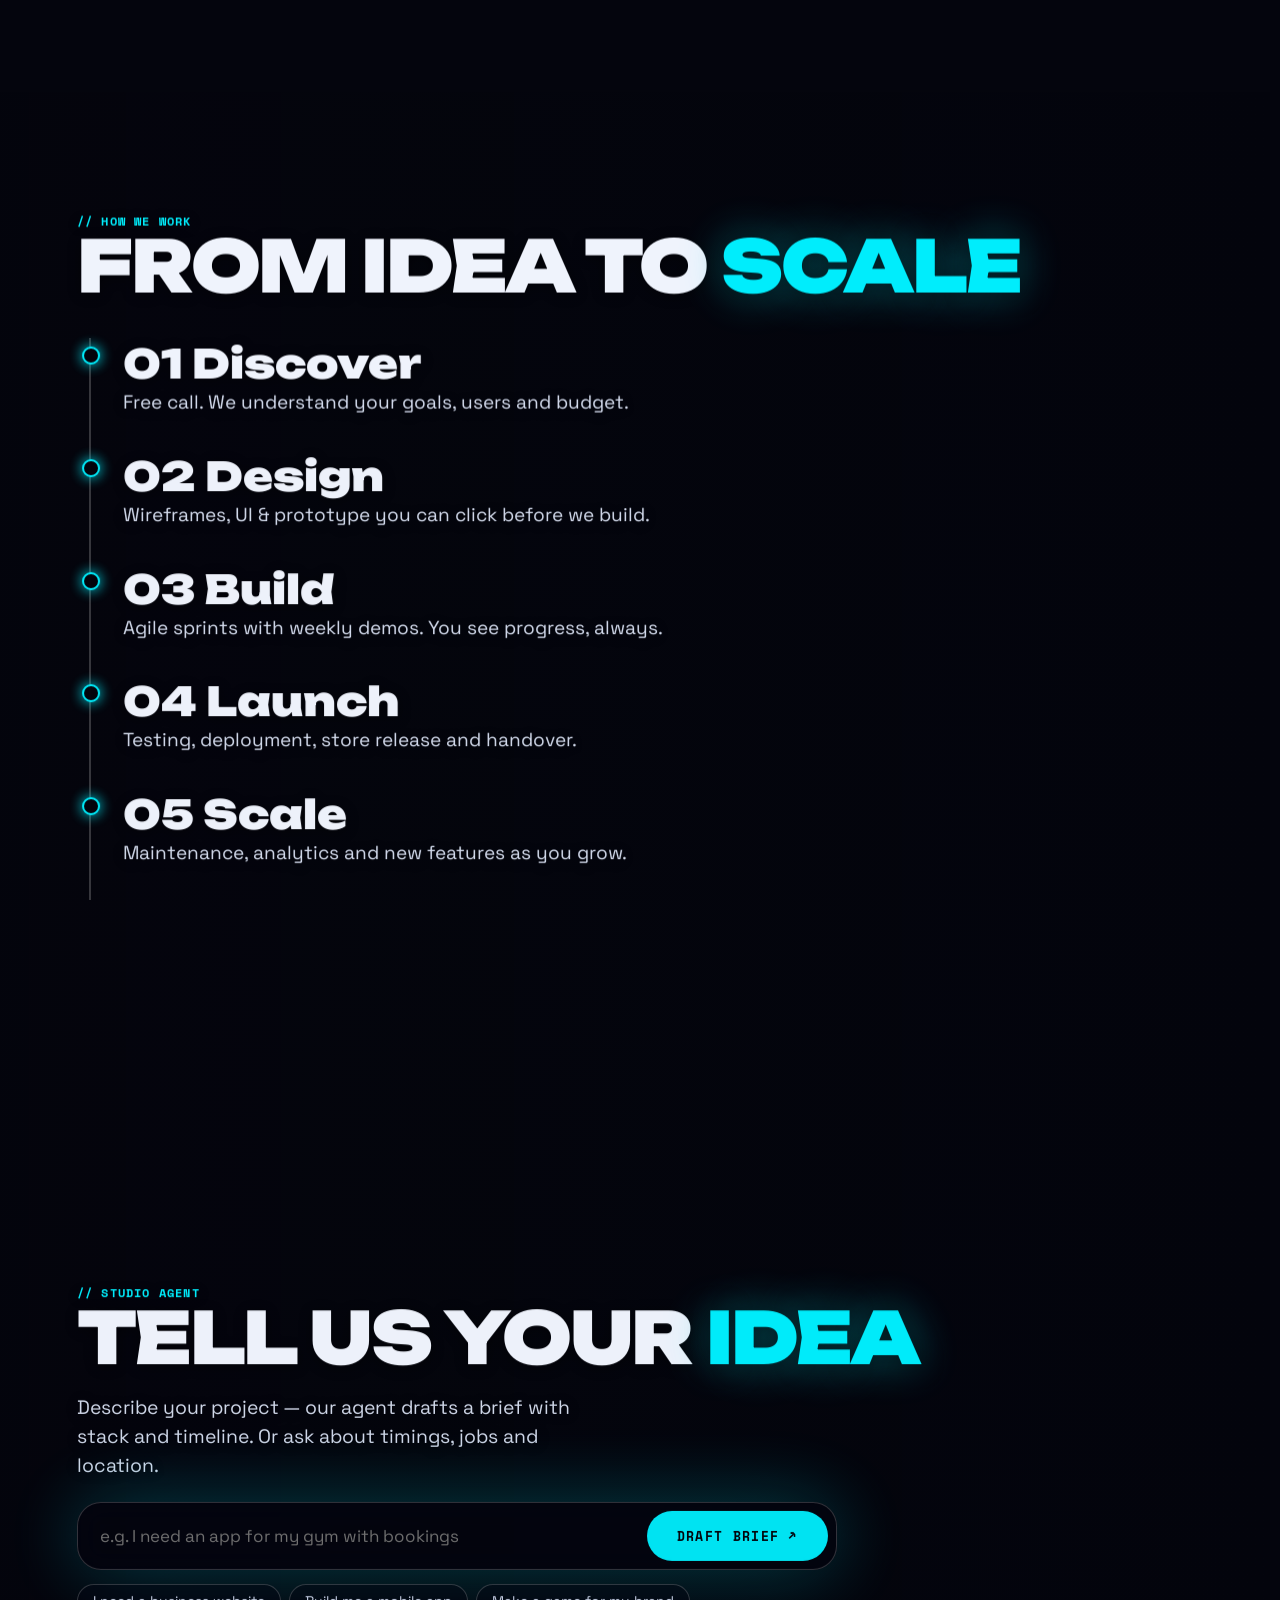
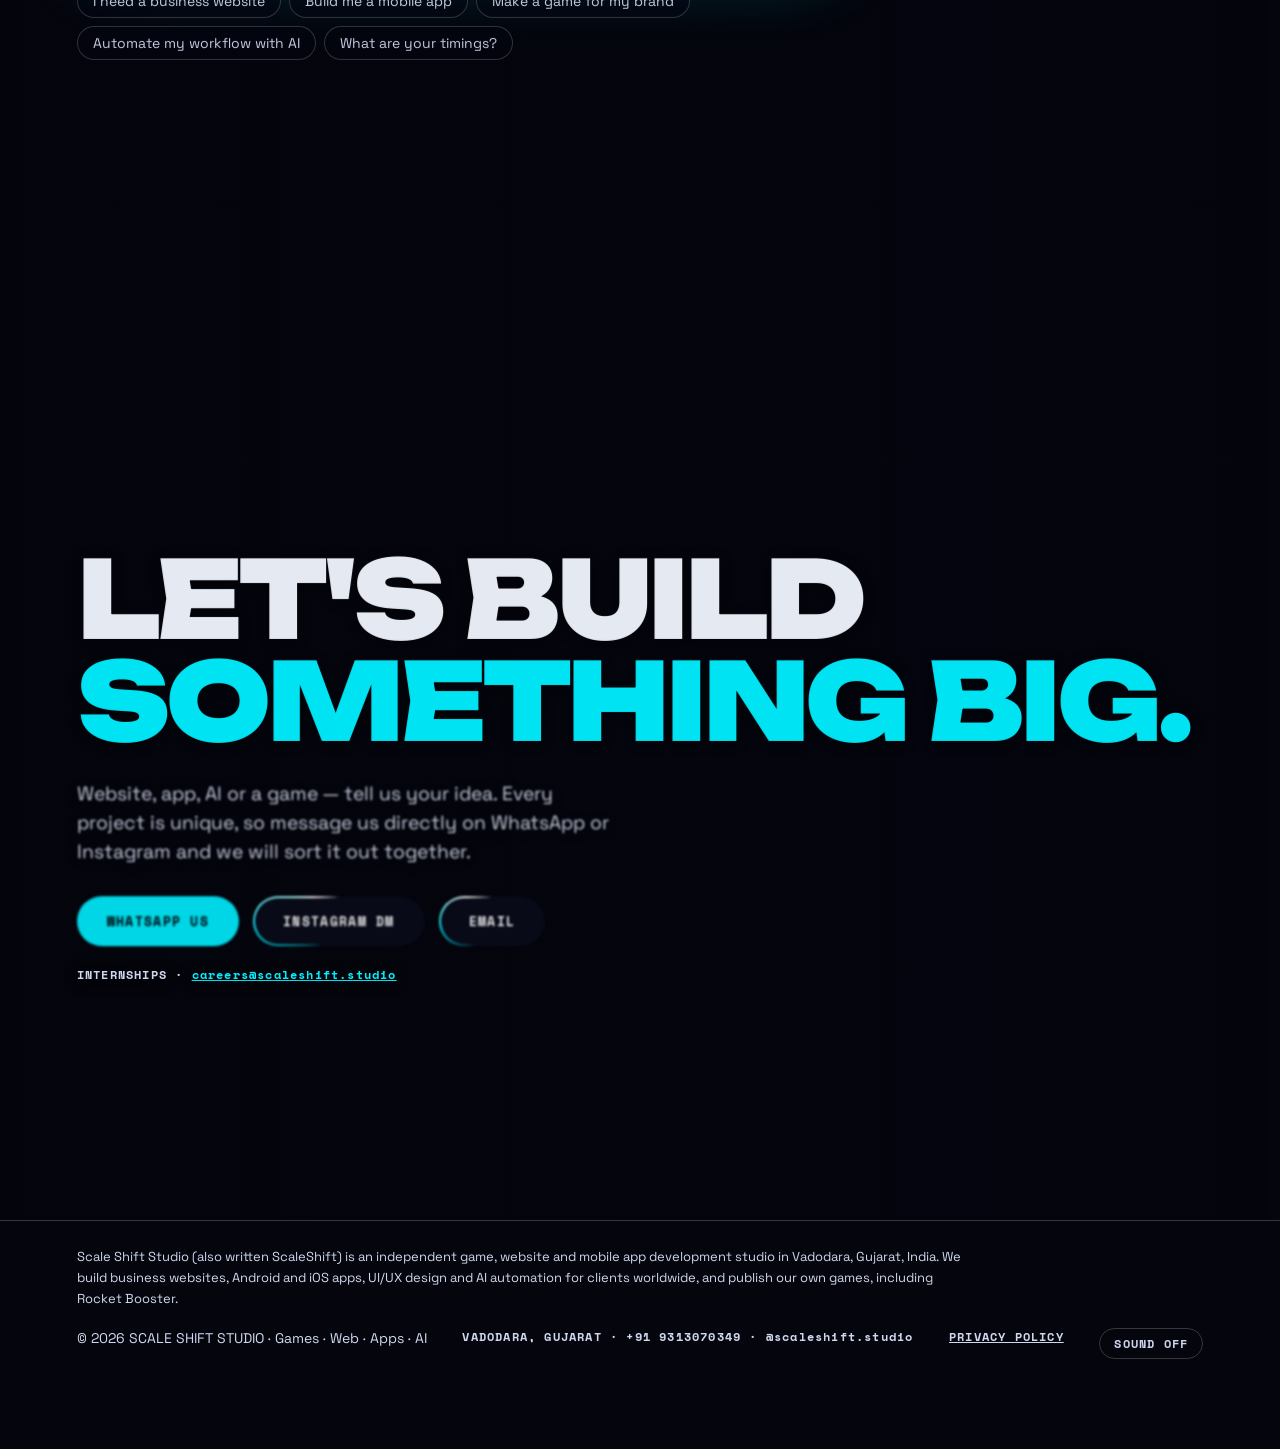
==== commit 84569955: "Site Fix" ====
--- a/index.html
+++ b/index.html
@@ -6,7 +6,7 @@
       name="viewport"
       content="width=device-width,initial-scale=1,minimum-scale=1,viewport-fit=cover"
     />
-    <title>Scale Shift Studio | We Build Games, Websites &amp; Apps</title>
+    <title>Scale Shift Studio | Game, Web &amp; App Development in Vadodara</title>
     <meta
       name="description"
       content="Scale Shift Studio builds websites, mobile apps, AI tools and games for businesses and brands. Based in Vadodara, Gujarat. Message us on WhatsApp or Instagram."
@@ -21,20 +21,30 @@
       property="og:title"
       content="Scale Shift Studio — We Build Worlds That Shift Your Scale"
     />
-    />
     <meta
       property="og:description"
       content="We build websites, apps, AI tools and games that shift your scale. Rocket Booster is landing soon on Google Play."
     />
     <meta property="og:image" content="https://scaleshift.studio/og.png" />
     <meta name="twitter:card" content="summary_large_image" />
-    <link rel="icon" href="favicon.svg" type="image/svg+xml" />
+    <meta name="twitter:title" content="Scale Shift Studio | Game, Web &amp; App Development in Vadodara" />
+    <meta name="twitter:description" content="We build websites, apps, AI tools and games that shift your scale. Rocket Booster is landing soon on Google Play." />
+    <meta name="twitter:image" content="https://scaleshift.studio/og.png" />
+    <link rel="icon" href="/favicon.ico" sizes="48x48" />
+    <link rel="icon" href="/favicon.svg" type="image/svg+xml" />
+    <link rel="apple-touch-icon" href="/apple-touch-icon.png" />
     <link rel="preconnect" href="https://fonts.googleapis.com" />
     <link rel="preconnect" href="https://fonts.gstatic.com" crossorigin />
     <link
+      rel="preload"
+      as="style"
       href="https://fonts.googleapis.com/css2?family=Unbounded:wght@600;900&family=Space+Grotesk:wght@400;500;700&family=Space+Mono:wght@400;700&display=swap"
-      rel="stylesheet"
     />
+    <noscript
+      ><link
+        rel="stylesheet"
+        href="https://fonts.googleapis.com/css2?family=Unbounded:wght@600;900&family=Space+Grotesk:wght@400;500;700&family=Space+Mono:wght@400;700&display=swap"
+    /></noscript>
     <link rel="stylesheet" href="styles.css" />
     <noscript
       ><style>
@@ -49,25 +59,52 @@
     <script type="application/ld+json">
       {
         "@context": "https://schema.org",
-        "@type": "ProfessionalService",
-        "name": "Scale Shift Studio",
-        "url": "https://scaleshift.studio/",
-        "email": "hello@scaleshift.studio",
-        "description": "Web development, mobile app development, UI/UX design, AI automation and game development studio.",
-        "address": {
-          "@type": "PostalAddress",
-          "addressLocality": "Vadodara",
-          "addressRegion": "Gujarat",
-          "addressCountry": "IN"
-        },
-        "areaServed": "Worldwide",
-        "sameAs": ["https://instagram.com/scaleshift.studio"],
-        "knowsAbout": [
-          "Web development",
-          "Mobile app development",
-          "UI/UX design",
-          "AI automation",
-          "Game development"
+        "@graph": [
+          {
+            "@type": "Organization",
+            "@id": "https://scaleshift.studio/#org",
+            "name": "Scale Shift Studio",
+            "alternateName": ["ScaleShift", "Scale Shift"],
+            "url": "https://scaleshift.studio/",
+            "logo": "https://scaleshift.studio/favicon.svg",
+            "email": "hello@scaleshift.studio",
+            "telephone": "+91-9313070349",
+            "sameAs": ["https://instagram.com/scaleshift.studio"]
+          },
+          {
+            "@type": "WebSite",
+            "@id": "https://scaleshift.studio/#website",
+            "url": "https://scaleshift.studio/",
+            "name": "Scale Shift Studio",
+            "alternateName": ["ScaleShift", "Scale Shift"],
+            "publisher": { "@id": "https://scaleshift.studio/#org" },
+            "inLanguage": "en"
+          },
+          {
+            "@type": "ProfessionalService",
+            "@id": "https://scaleshift.studio/#service",
+            "name": "Scale Shift Studio",
+            "url": "https://scaleshift.studio/",
+            "image": "https://scaleshift.studio/og.png",
+            "email": "hello@scaleshift.studio",
+            "telephone": "+91-9313070349",
+            "description": "Web development, mobile app development, UI/UX design, AI automation and game development studio in Vadodara, Gujarat, India.",
+            "address": {
+              "@type": "PostalAddress",
+              "addressLocality": "Vadodara",
+              "addressRegion": "Gujarat",
+              "addressCountry": "IN"
+            },
+            "areaServed": "Worldwide",
+            "parentOrganization": { "@id": "https://scaleshift.studio/#org" },
+            "knowsAbout": [
+              "Web development",
+              "Mobile app development",
+              "UI/UX design",
+              "AI automation",
+              "Game development"
+            ]
+          }
         ]
       }
     </script>
@@ -243,7 +280,7 @@
               counts.
             </p>
             <div>
-              <a class="sb f" href="/games/rocket-booster/">Learn more</a>
+              <a class="sb f" href="/games/rocket-booster/">Explore Rocket Booster</a>
               <a
                 class="sb"
                 href="https://instagram.com/scaleshift.studio"
@@ -329,6 +366,7 @@
         <form id="af" class="ag rv">
           <input
             id="ai"
+            aria-label="Describe your project idea"
             placeholder="e.g. I need an app for my gym with bookings"
             autocomplete="off"
           /><button class="sb f" type="submit">Draft brief ↗</button>
@@ -375,6 +413,13 @@
       </section>
     </main>
     <footer>
+      <p class="ab">
+        Scale Shift Studio (also written ScaleShift) is an independent game,
+        website and mobile app development studio in Vadodara, Gujarat, India.
+        We build business websites, Android and iOS apps, UI/UX design and AI
+        automation for clients worldwide, and publish our own games, including
+        Rocket Booster.
+      </p>
       <span>© 2026 SCALE SHIFT STUDIO · Games · Web · Apps · AI</span
       ><span class="m"
         >VADODARA, GUJARAT · +91 9313070349 · @scaleshift.studio</span
--- a/styles.css
+++ b/styles.css
@@ -1042,3 +1042,5 @@
   padding: 6px 14px;
   cursor: pointer;
 }
+
+footer .ab{flex-basis:100%;margin:0 0 8px;max-width:900px;font-size:13px;line-height:1.6}
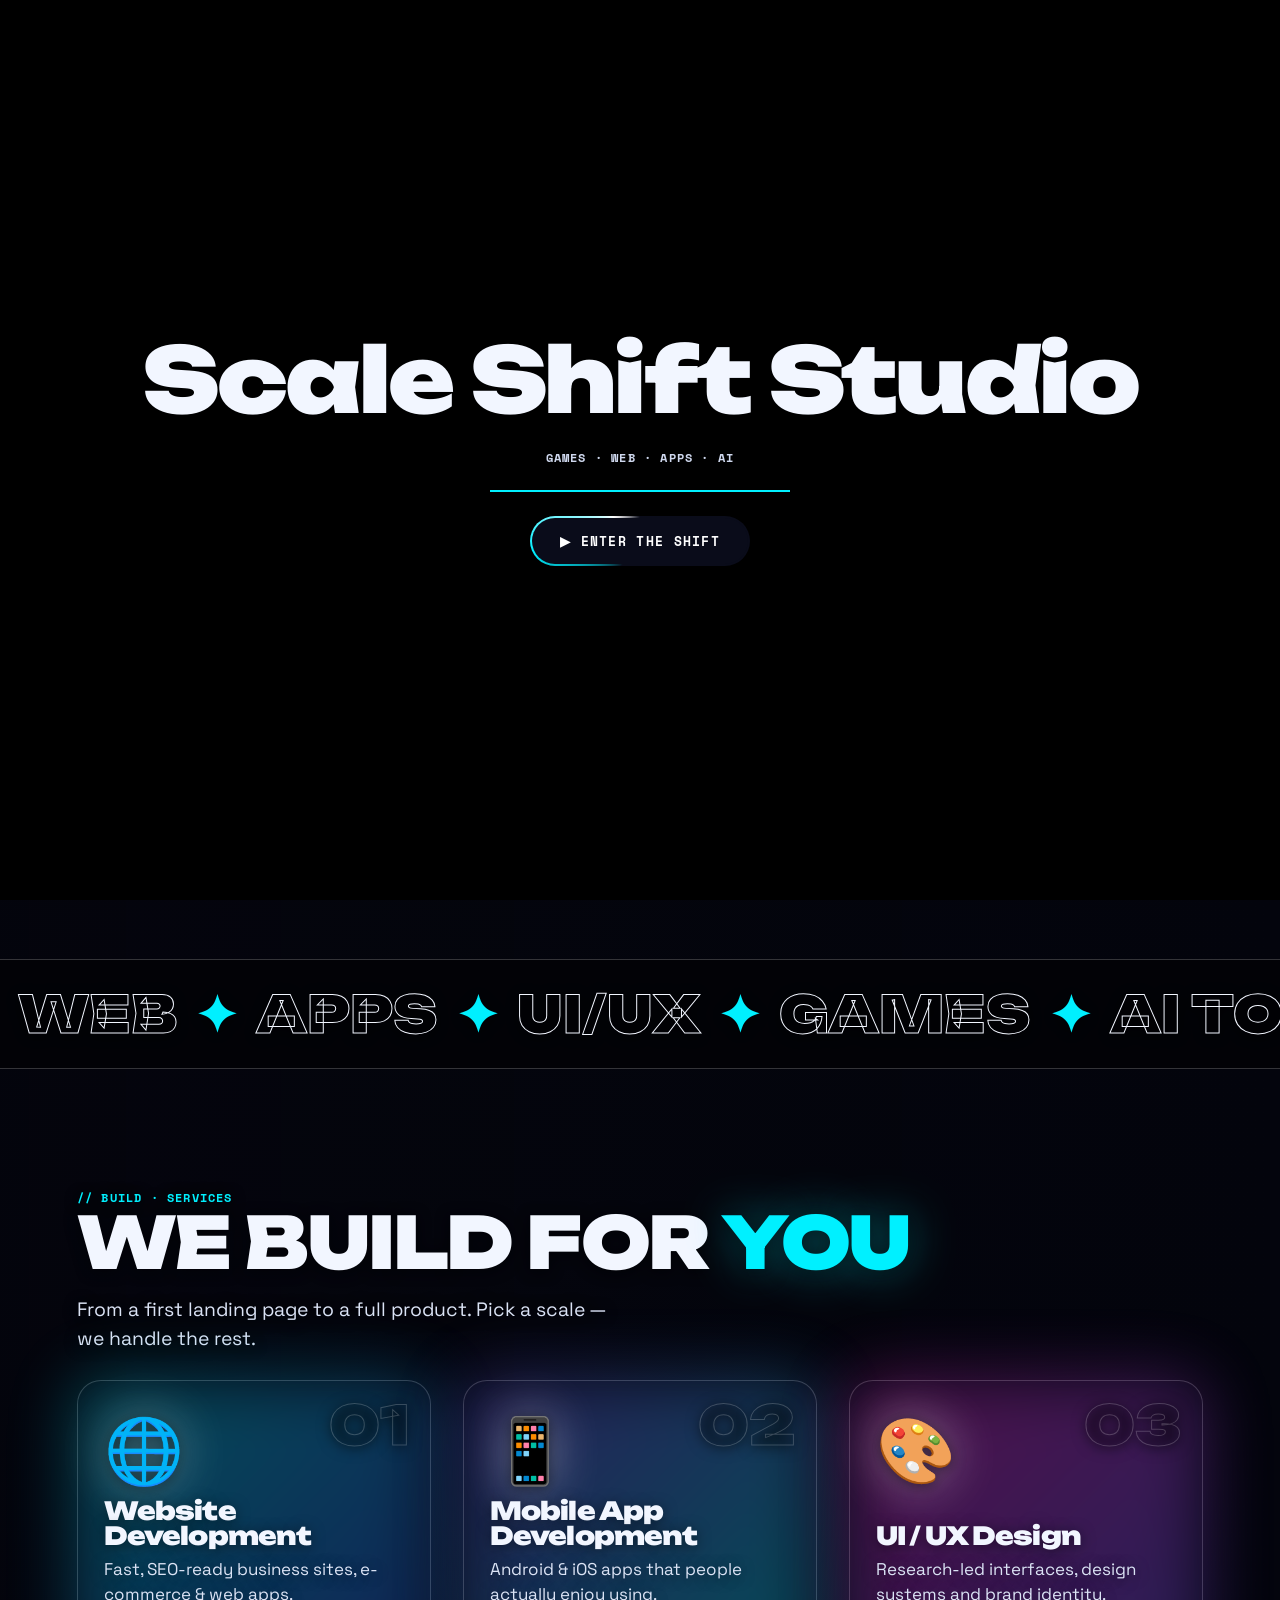
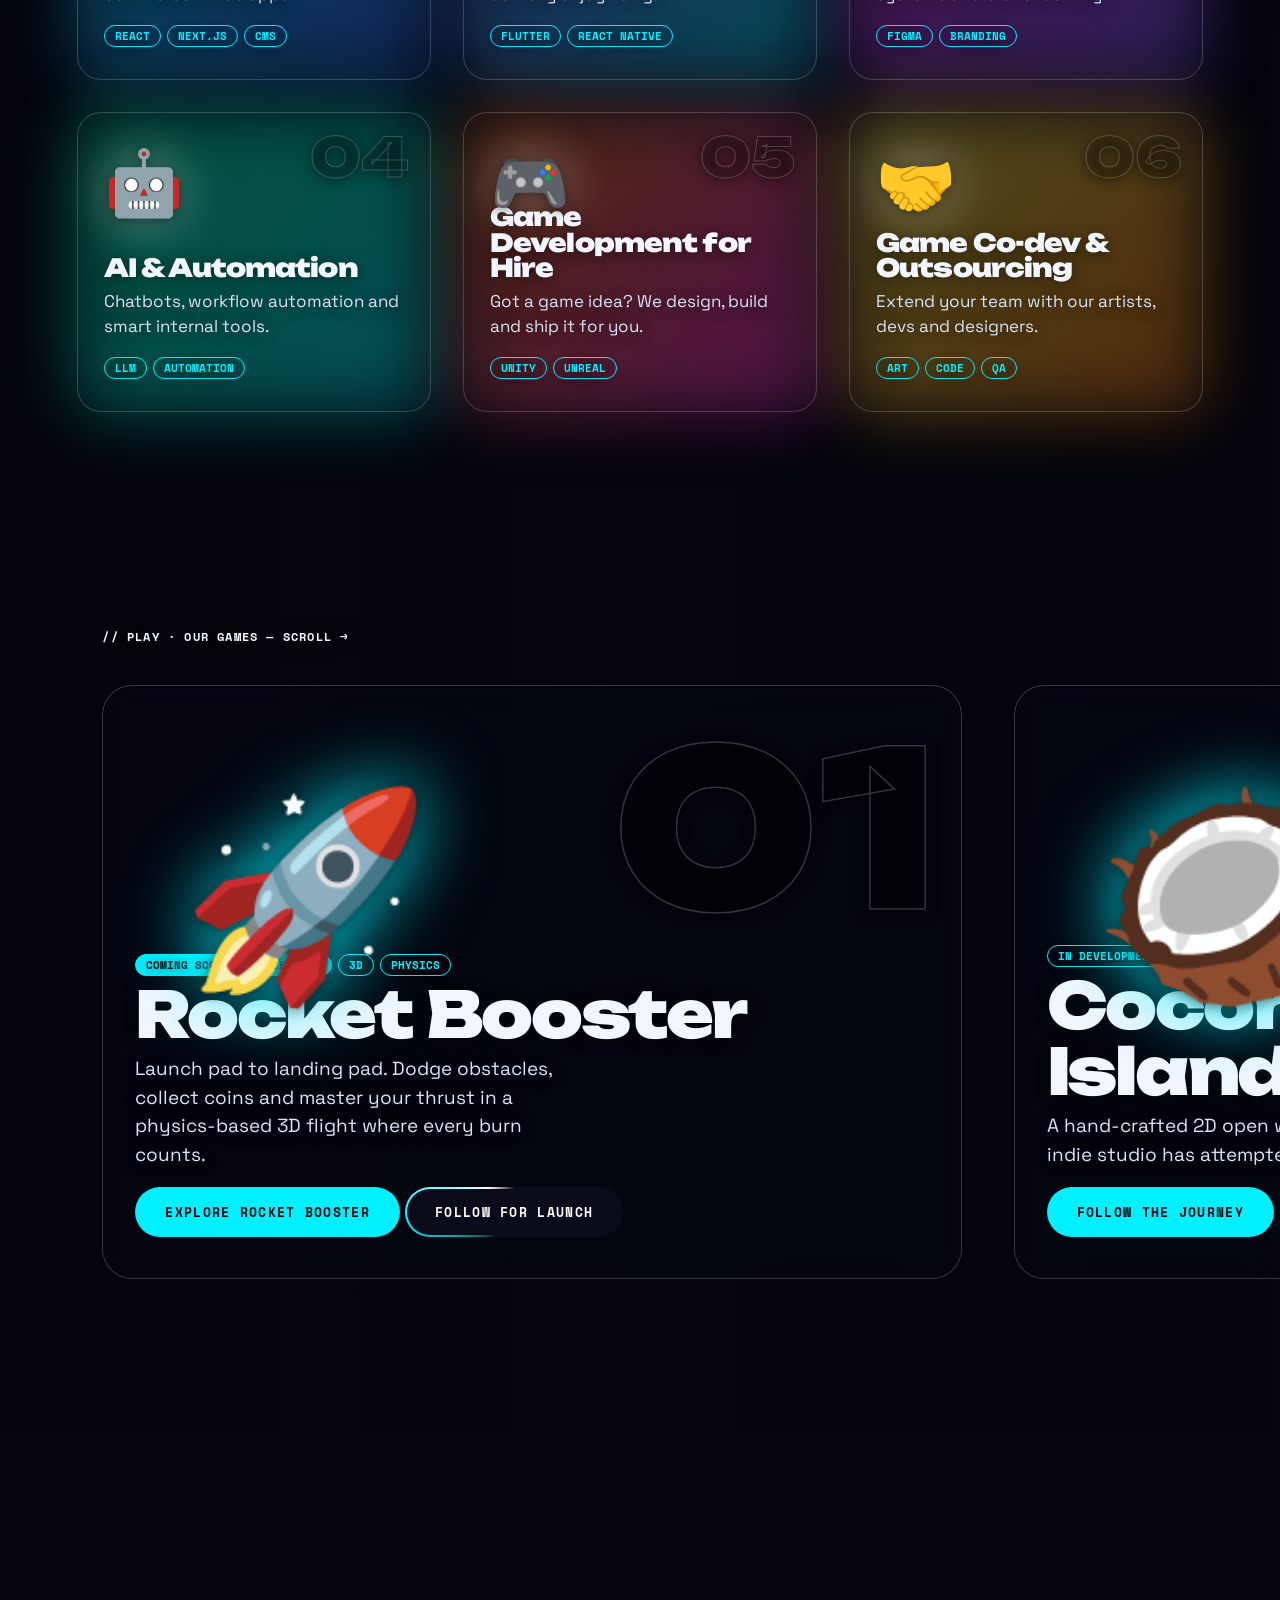
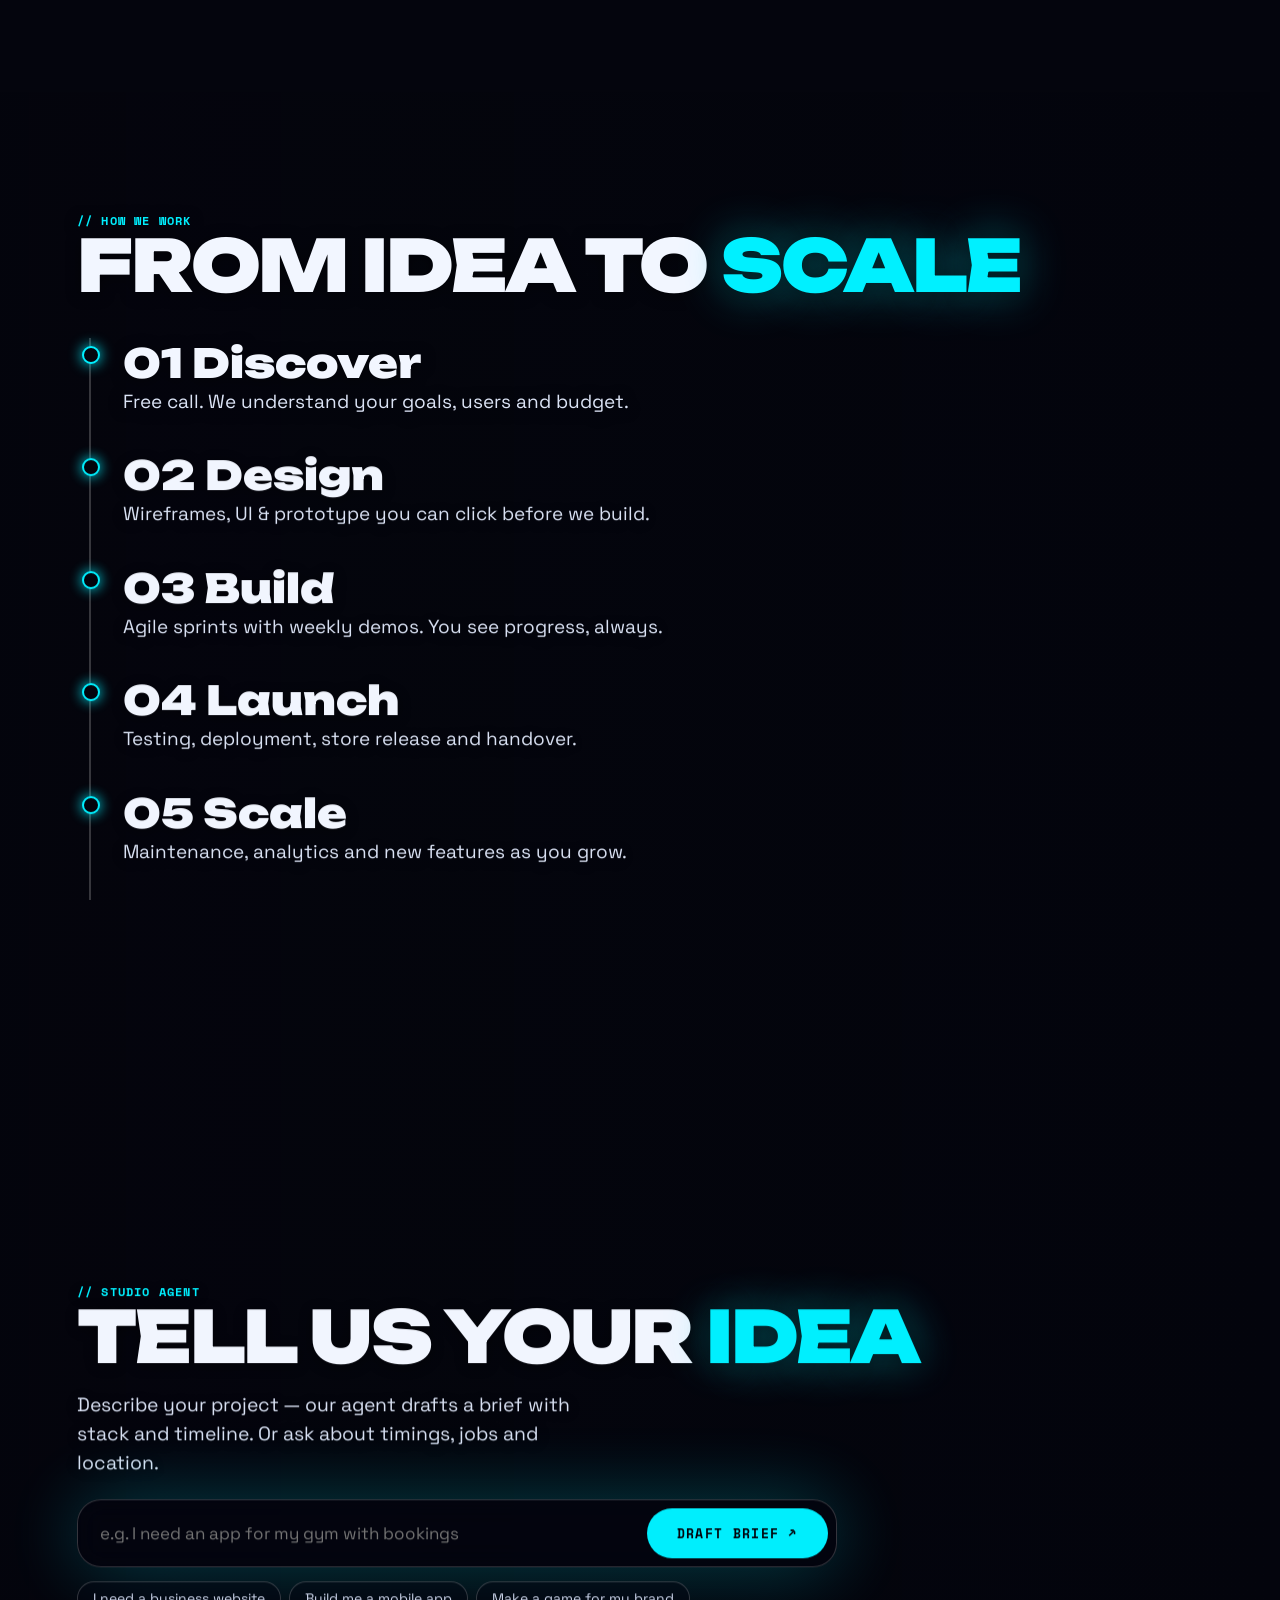
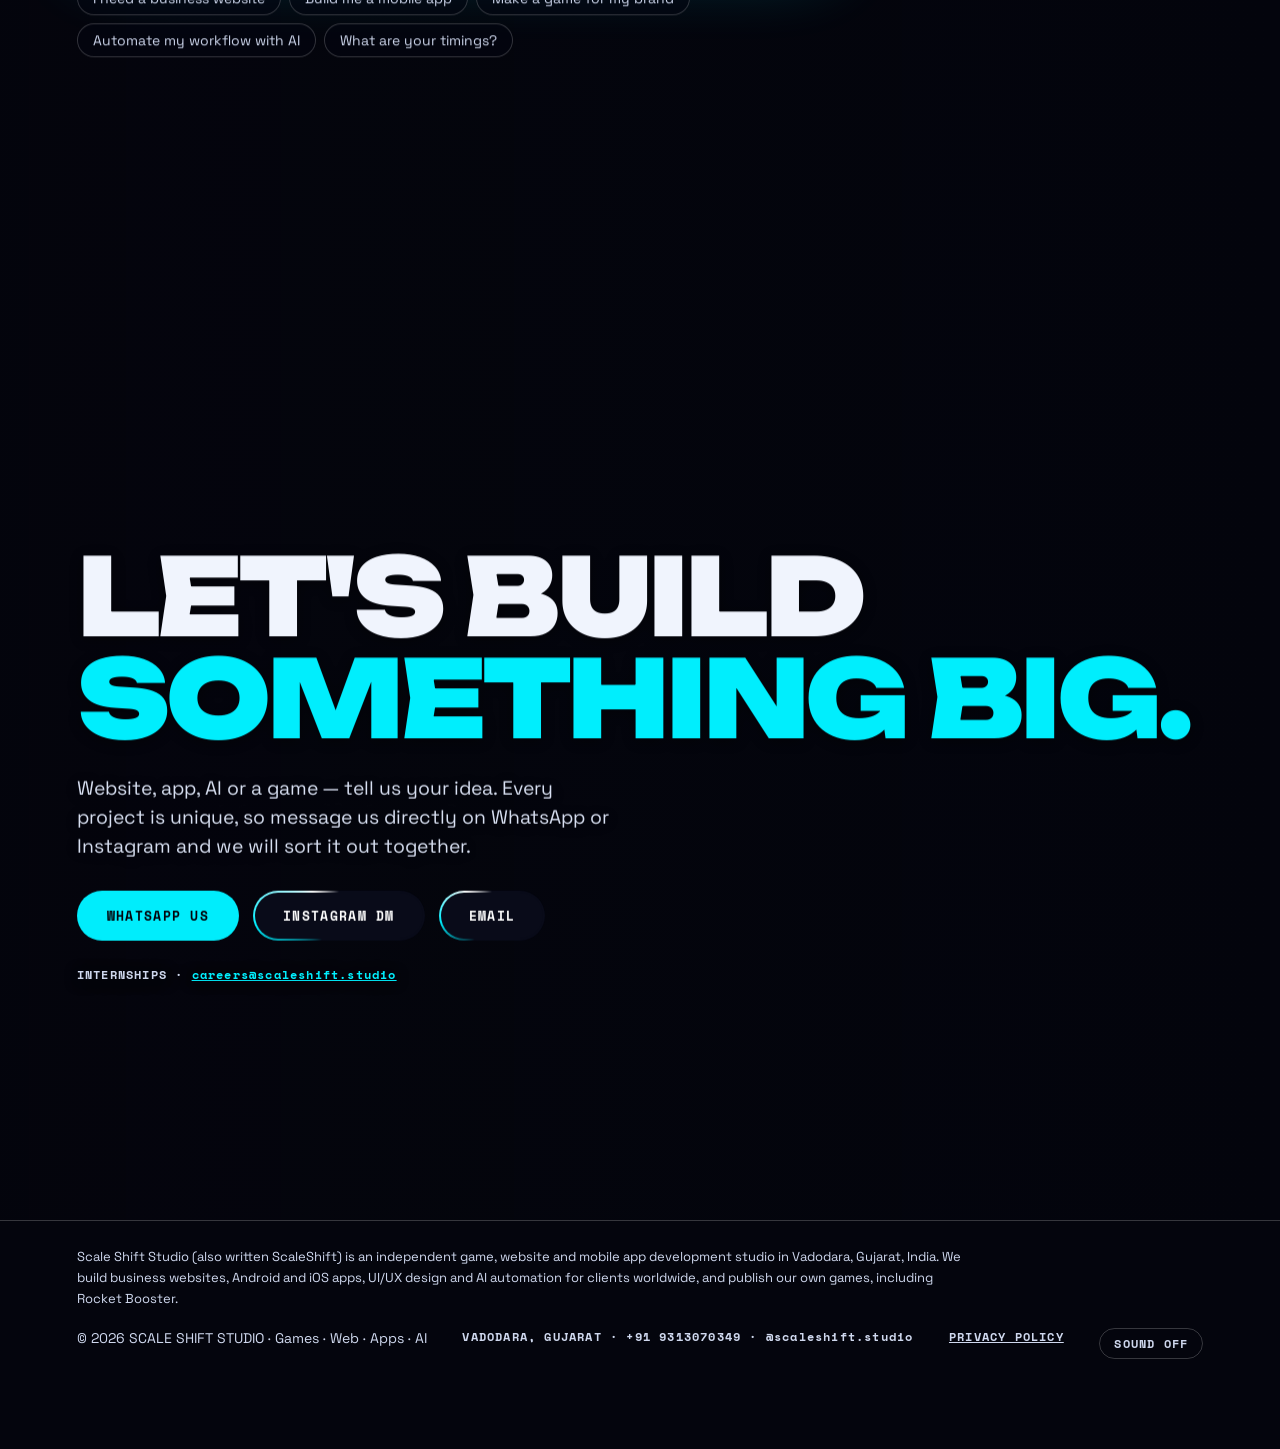
==== commit 3f112d49: "SEO Fix" ====
--- a/index.html
+++ b/index.html
@@ -6,7 +6,7 @@
       name="viewport"
       content="width=device-width,initial-scale=1,minimum-scale=1,viewport-fit=cover"
     />
-    <title>Scale Shift Studio | Game, Web &amp; App Development in Vadodara</title>
+    <title>Scale Shift Studio | Web, App &amp; Game Development, Vadodara</title>
     <meta
       name="description"
       content="Scale Shift Studio builds websites, mobile apps, AI tools and games for businesses and brands. Based in Vadodara, Gujarat. Message us on WhatsApp or Instagram."
@@ -27,7 +27,7 @@
     />
     <meta property="og:image" content="https://scaleshift.studio/og.png" />
     <meta name="twitter:card" content="summary_large_image" />
-    <meta name="twitter:title" content="Scale Shift Studio | Game, Web &amp; App Development in Vadodara" />
+    <meta name="twitter:title" content="Scale Shift Studio | Web, App &amp; Game Development, Vadodara" />
     <meta name="twitter:description" content="We build websites, apps, AI tools and games that shift your scale. Rocket Booster is landing soon on Google Play." />
     <meta name="twitter:image" content="https://scaleshift.studio/og.png" />
     <link rel="icon" href="/favicon.ico" sizes="48x48" />
@@ -111,7 +111,7 @@
   </head>
   <body>
     <div id="ld">
-      <h1>Scale Shift Studio</h1>
+      <div class="ldt">Scale Shift Studio</div>
       <div class="m" style="color: var(--mut)">GAMES · WEB · APPS · AI</div>
       <div id="lp"><i></i></div>
       <button class="sb" id="en">▶ Enter the shift</button>
--- a/styles.css
+++ b/styles.css
@@ -289,8 +289,10 @@
   opacity: 0;
   pointer-events: none;
 }
-#ld h1 {
-  font-size: clamp(30px, 8vw, 90px);
+#ld .ldt {
+  font: 900 clamp(30px, 8vw, 90px) / 1.02 Unbounded, system-ui, sans-serif;
+  letter-spacing: -0.035em;
+  overflow-wrap: break-word;
 }
 #lp {
   height: 2px;
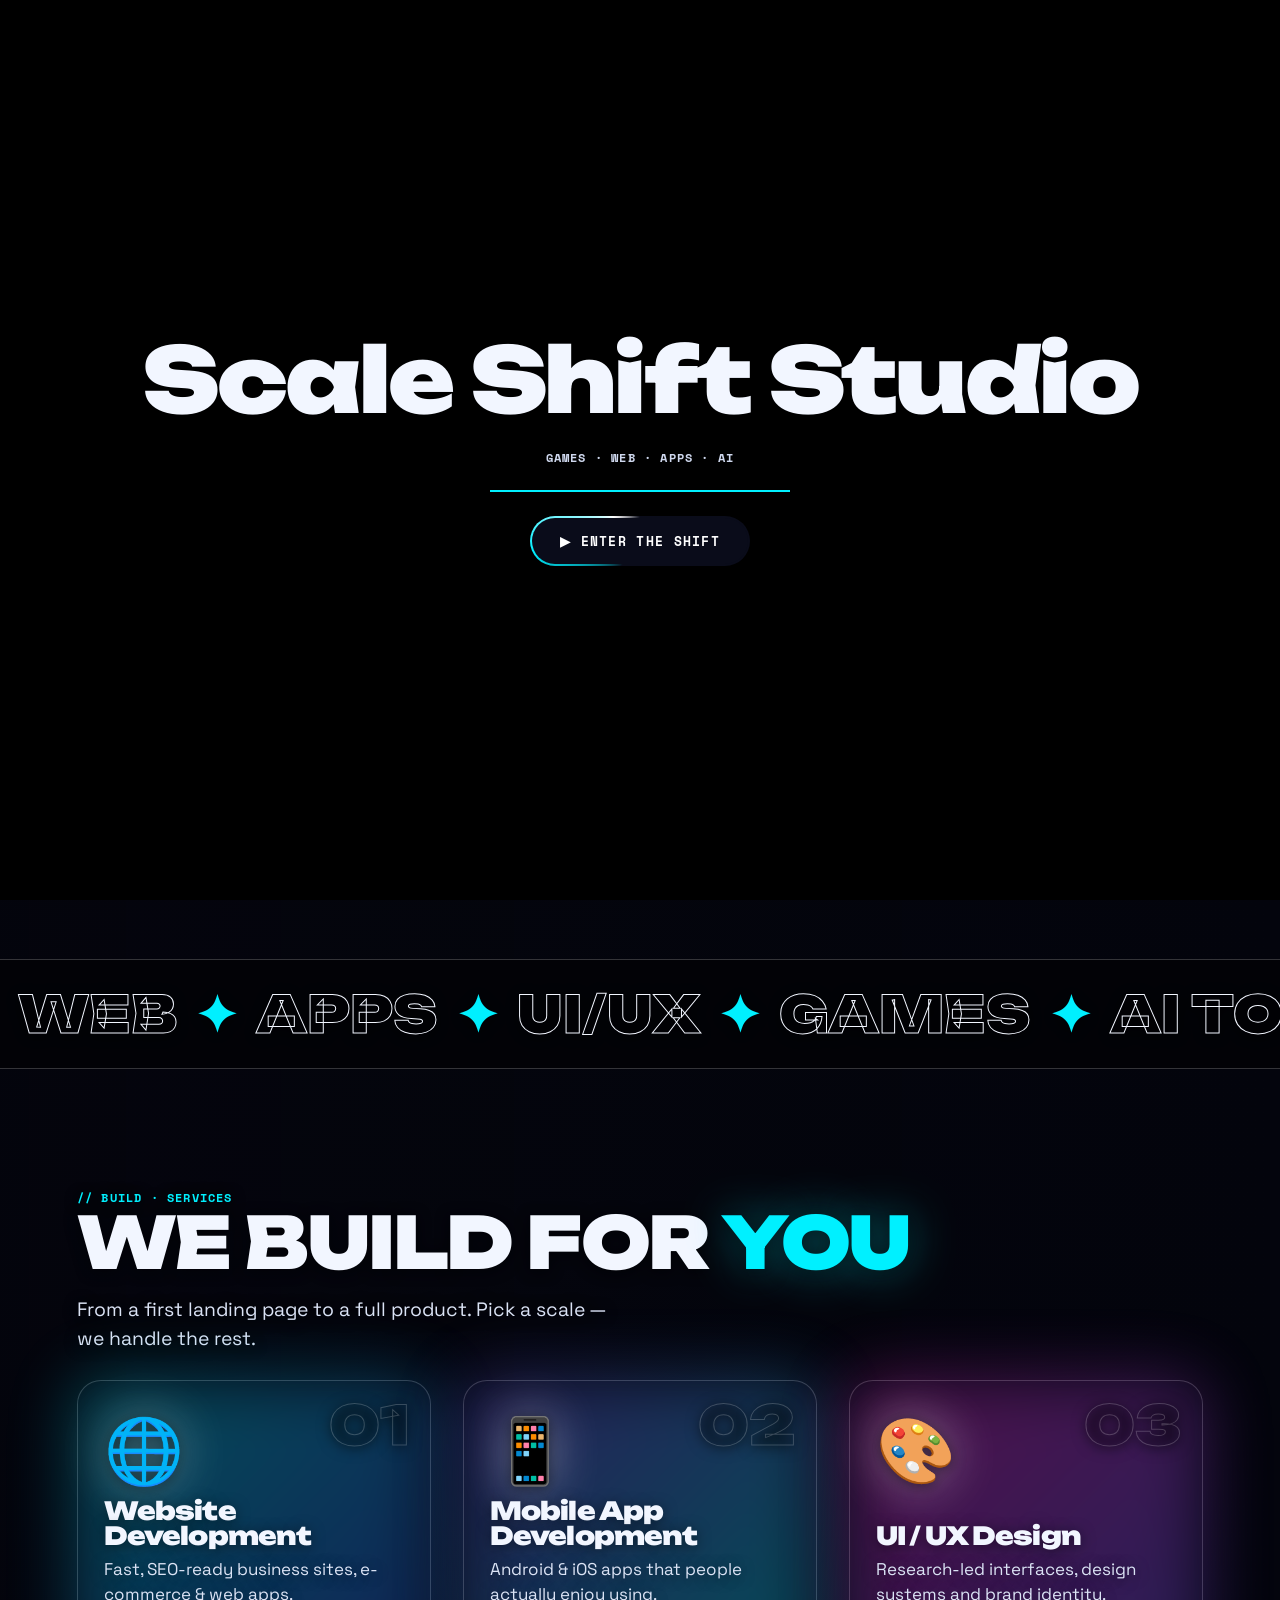
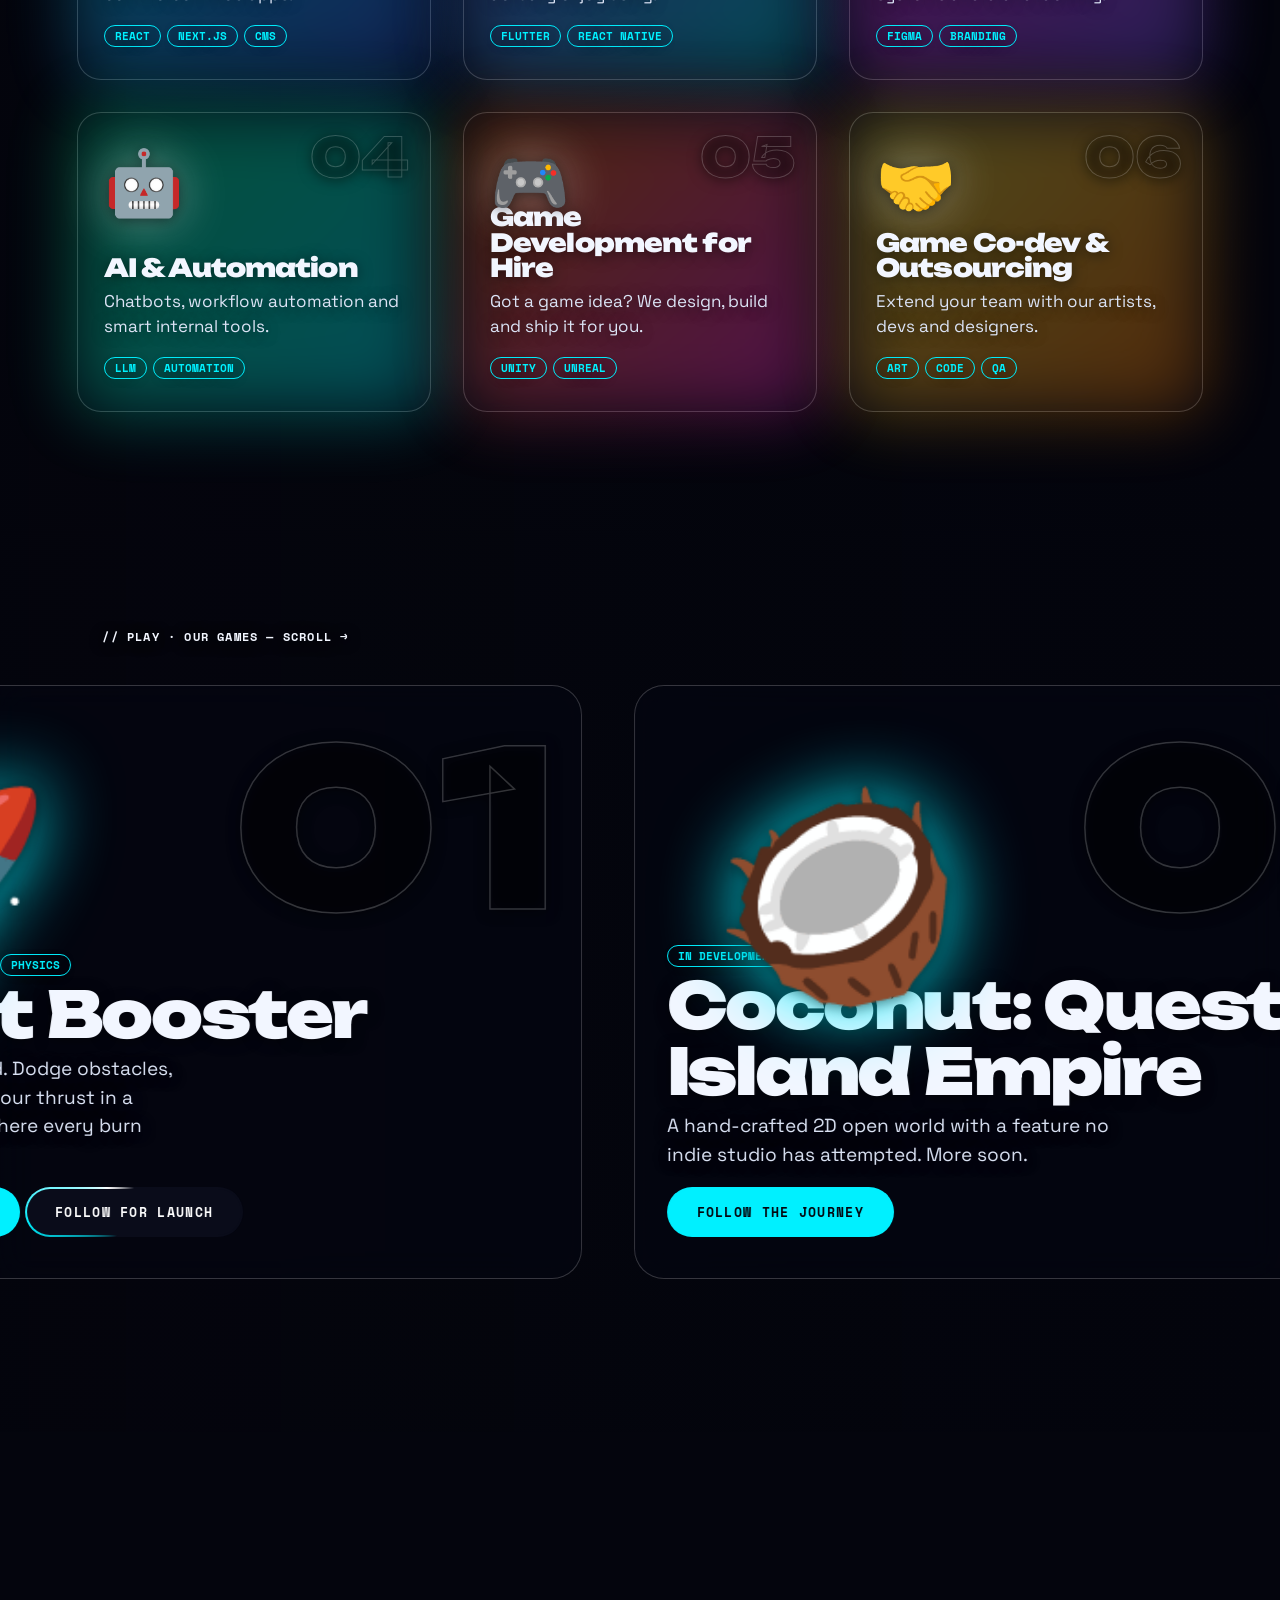
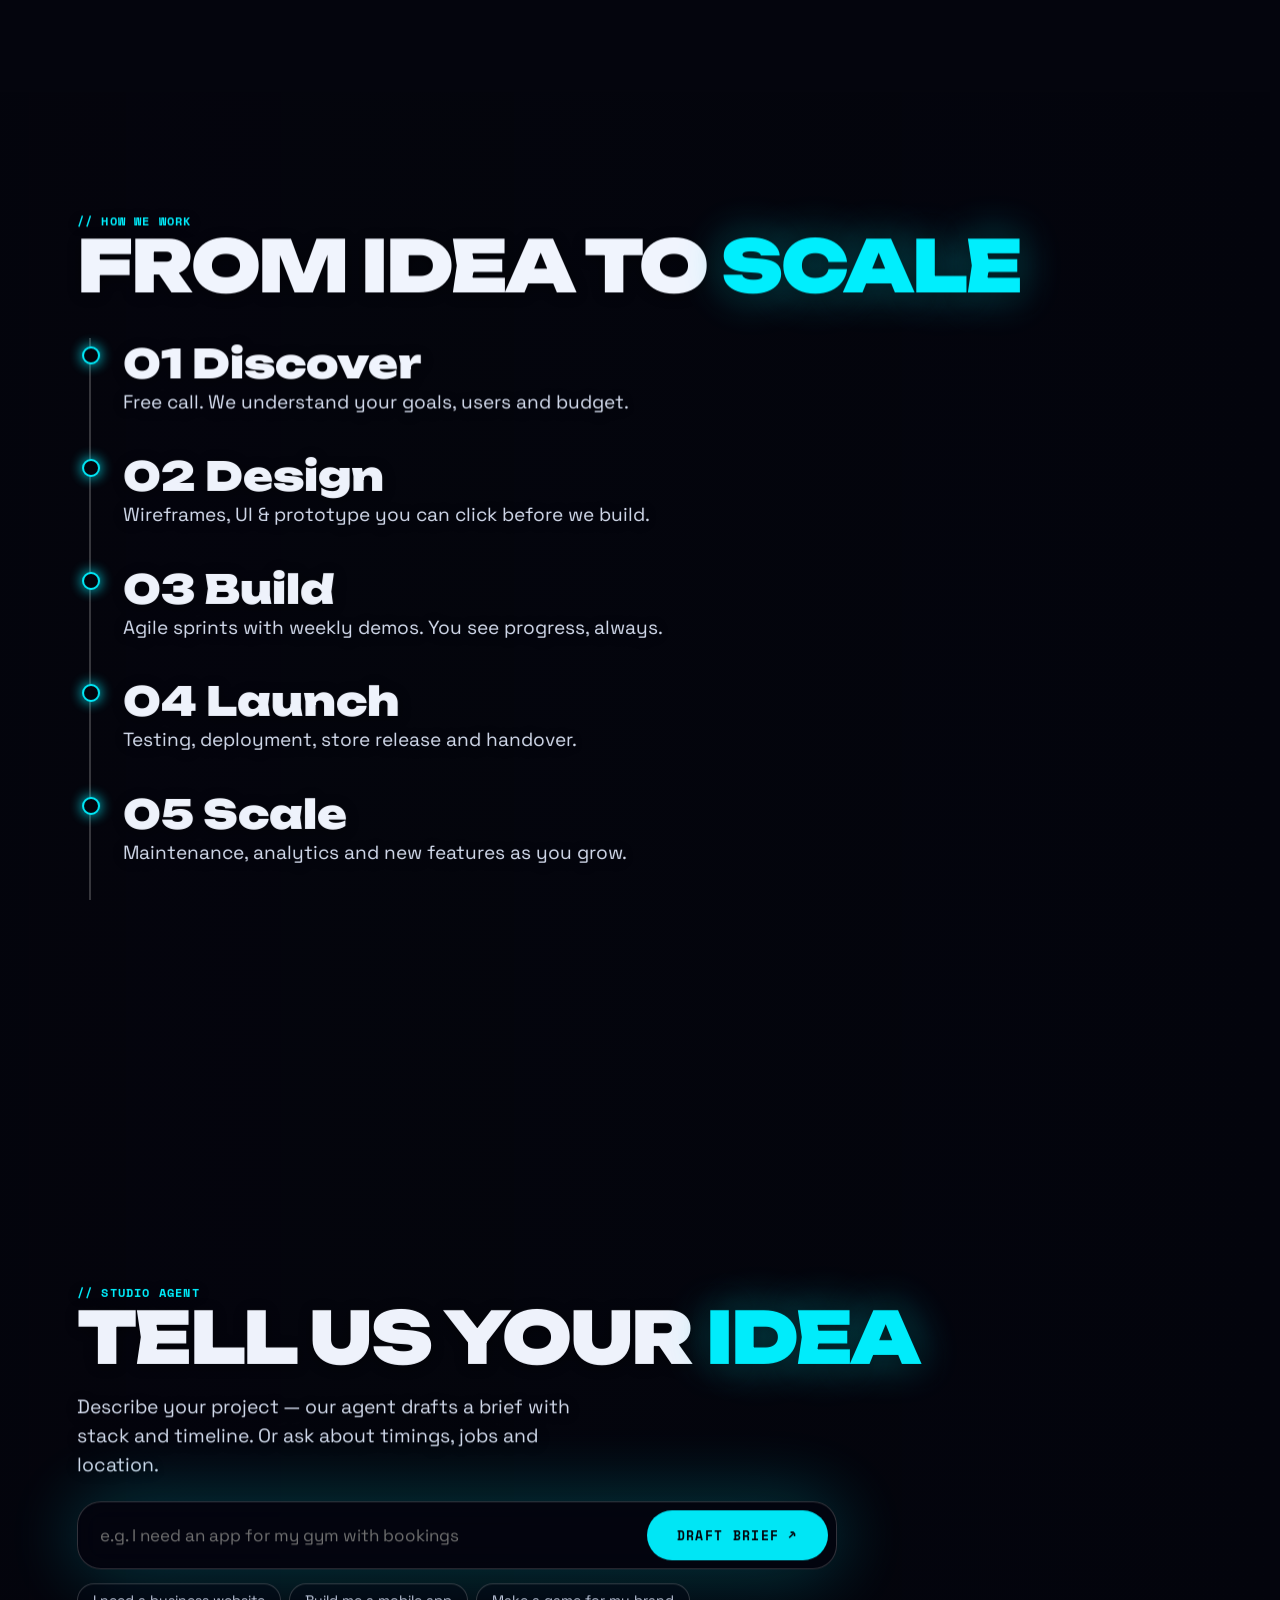
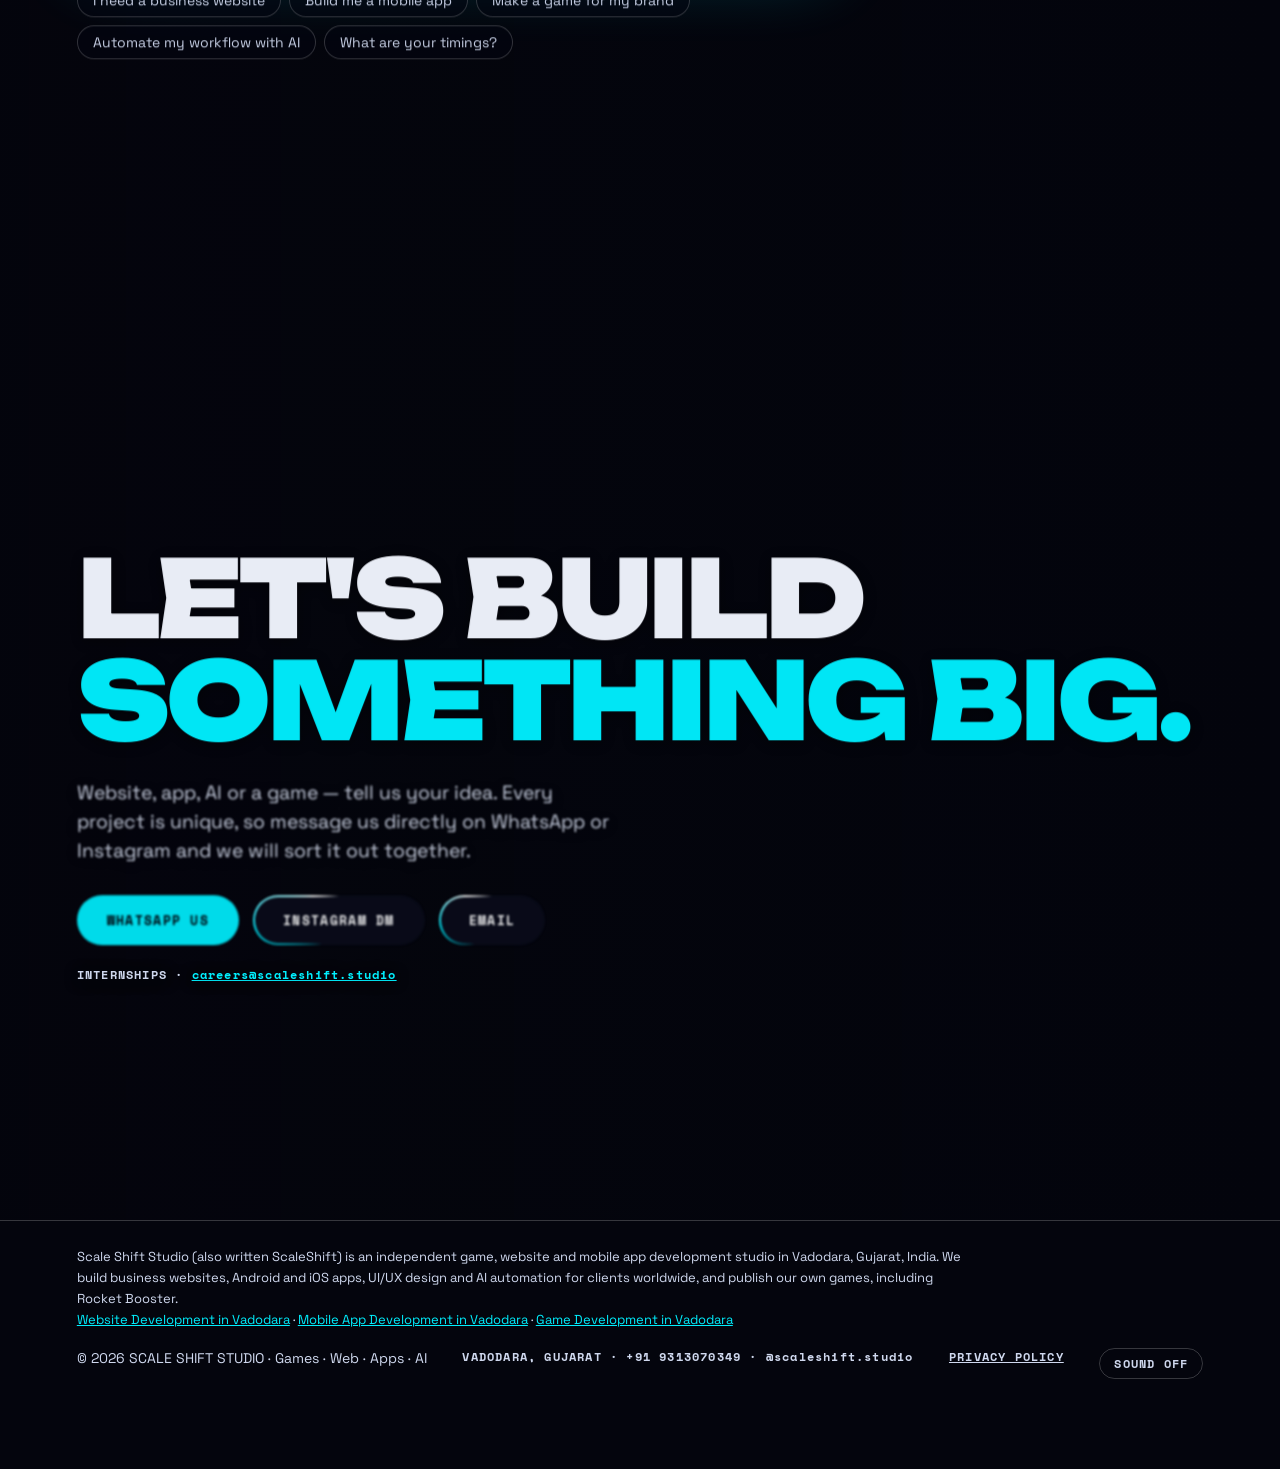
==== commit 366256b3: "Adding Service Page" ====
--- a/index.html
+++ b/index.html
@@ -419,6 +419,7 @@
         We build business websites, Android and iOS apps, UI/UX design and AI
         automation for clients worldwide, and publish our own games, including
         Rocket Booster.
+        <br /><a href="/services/web-development-vadodara/">Website Development in Vadodara</a> &middot; <a href="/services/app-development-vadodara/">Mobile App Development in Vadodara</a> &middot; <a href="/services/game-development-vadodara/">Game Development in Vadodara</a>
       </p>
       <span>© 2026 SCALE SHIFT STUDIO · Games · Web · Apps · AI</span
       ><span class="m"
--- a/styles.css
+++ b/styles.css
@@ -1046,3 +1046,4 @@
 }
 
 footer .ab{flex-basis:100%;margin:0 0 8px;max-width:900px;font-size:13px;line-height:1.6}
+footer .ab a{color:var(--a)}
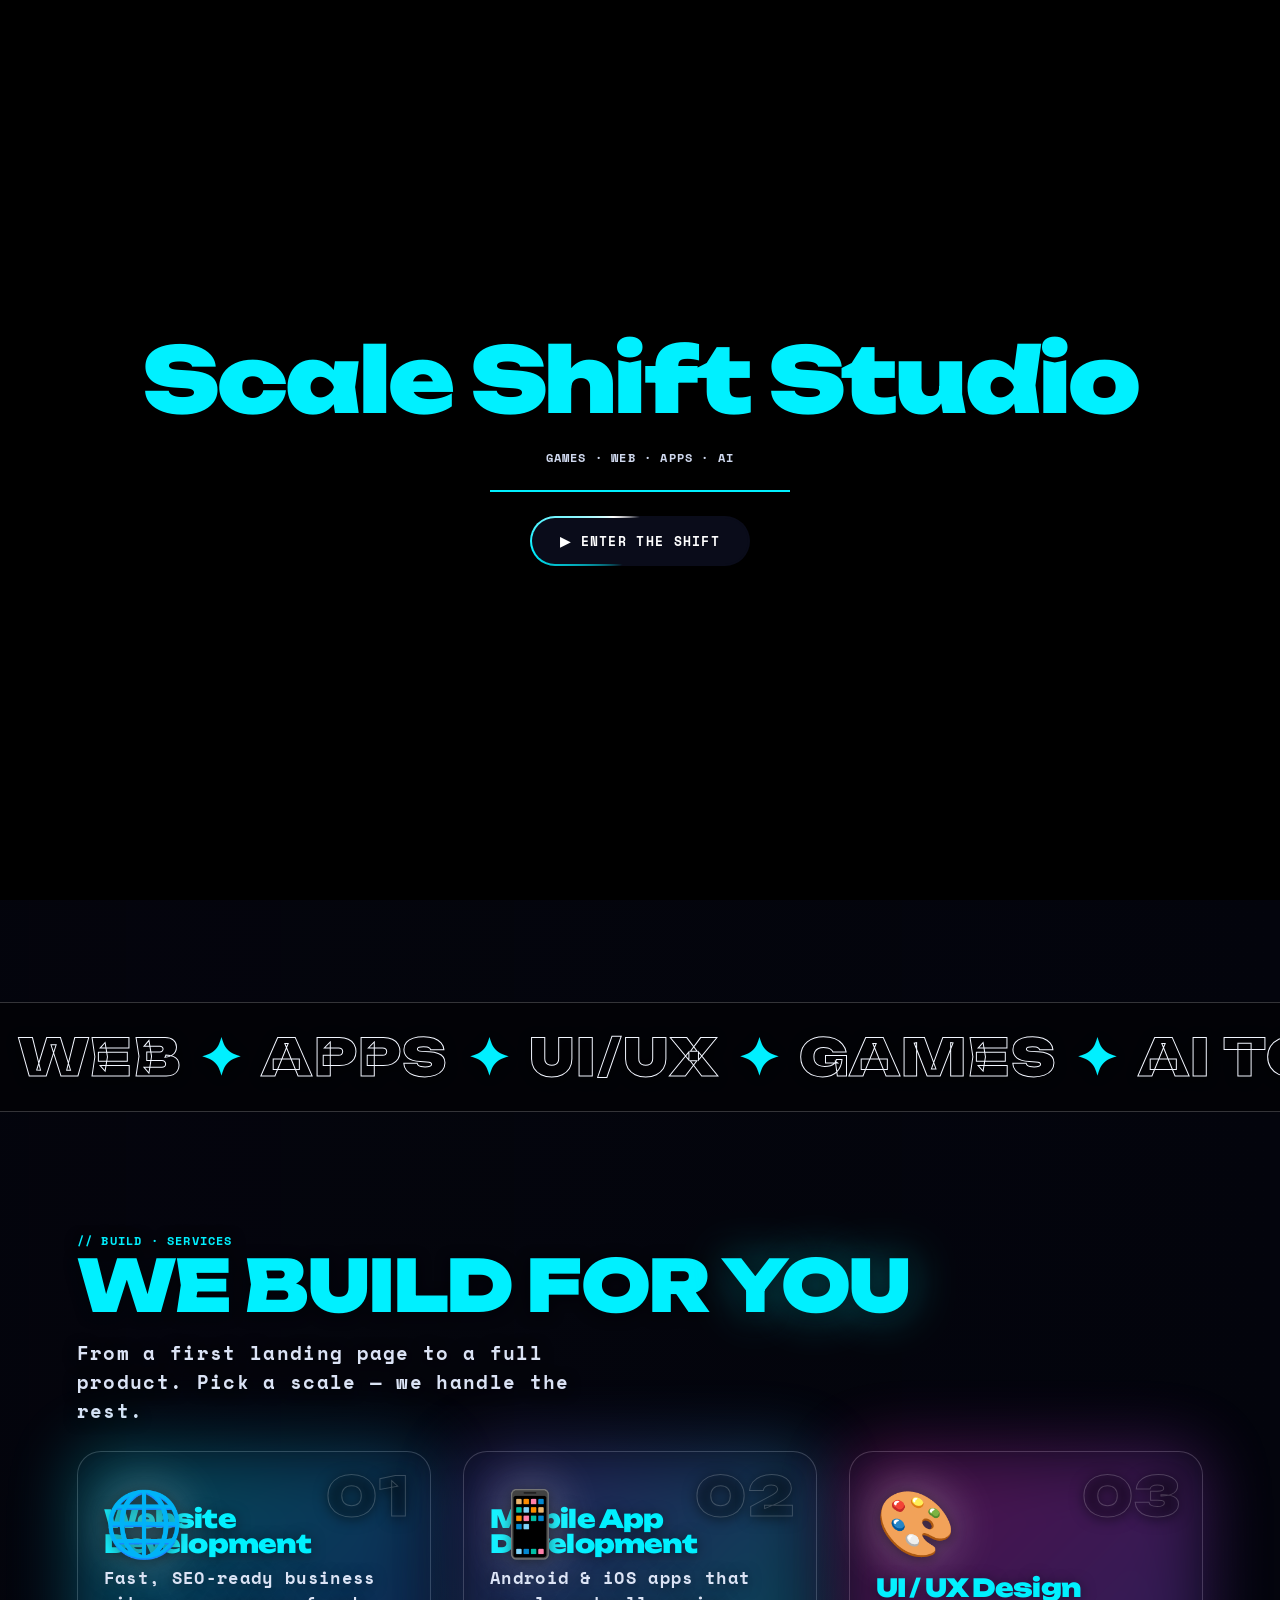
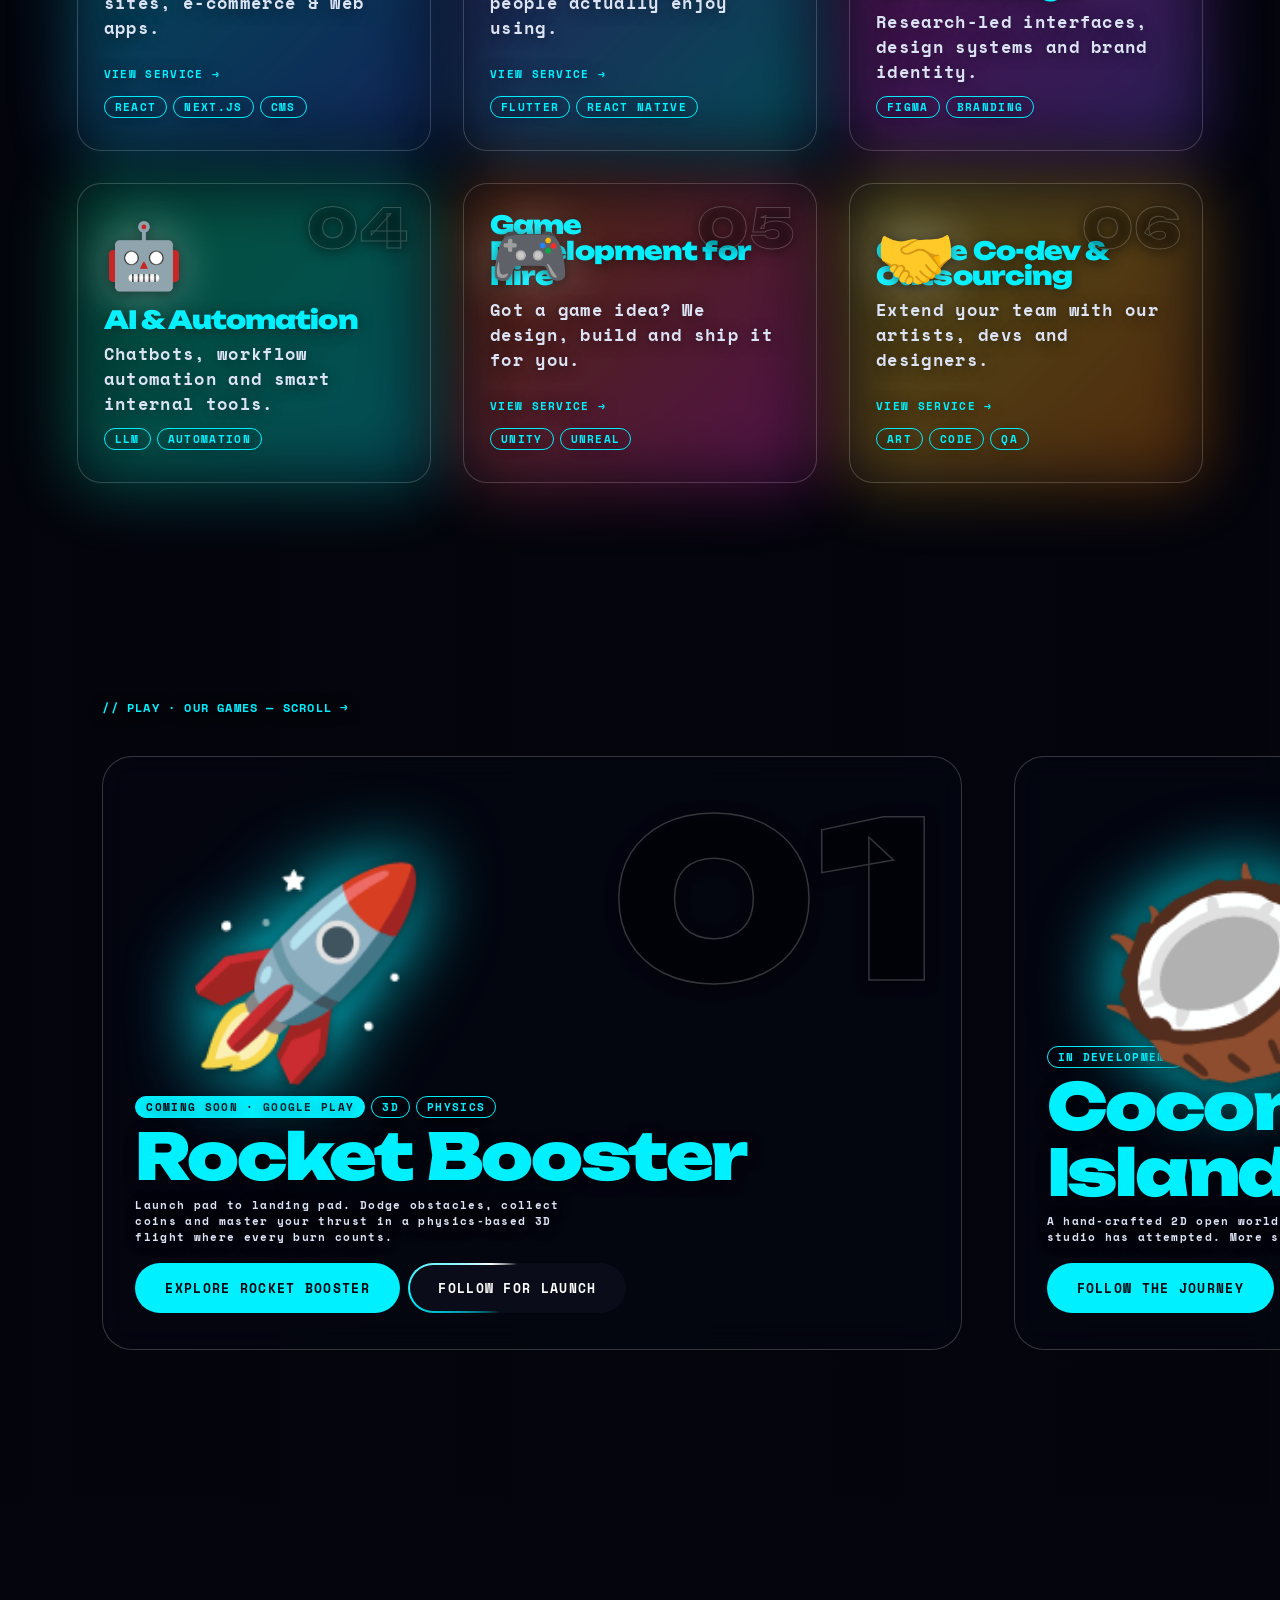
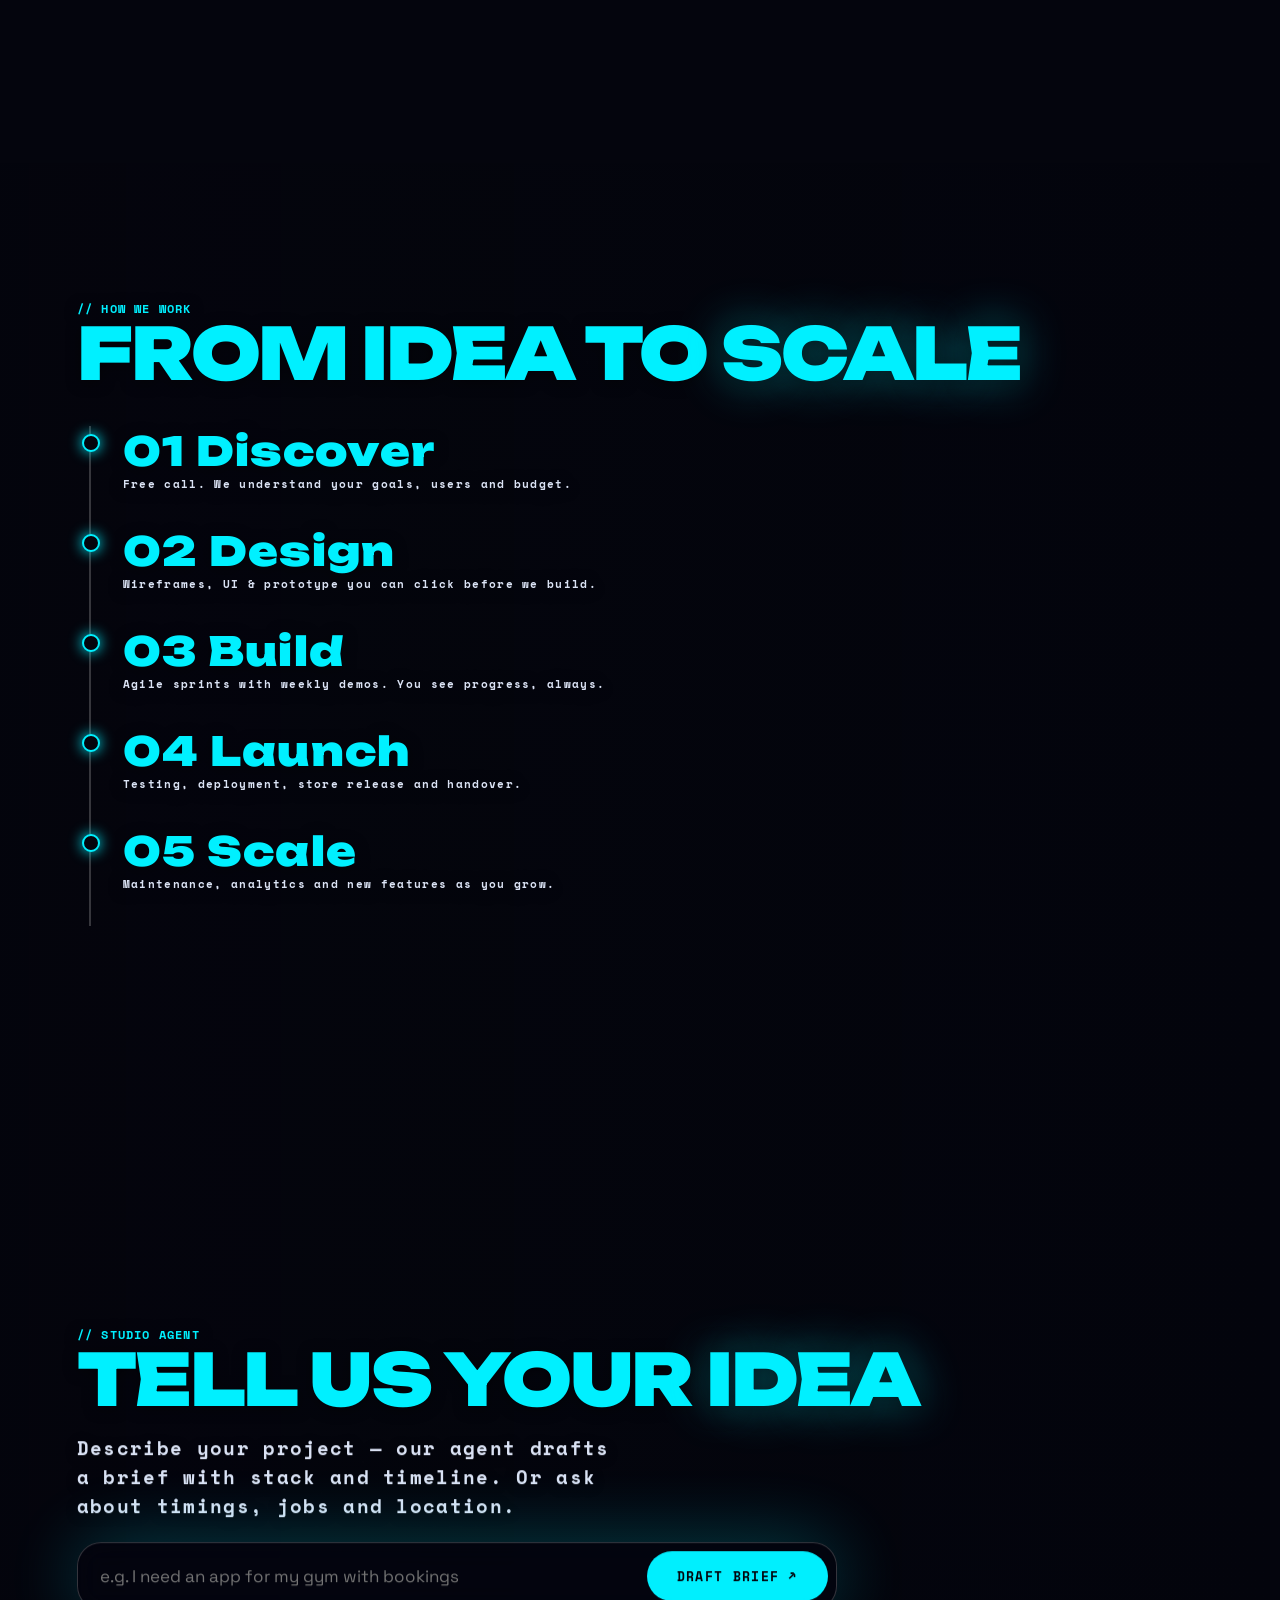
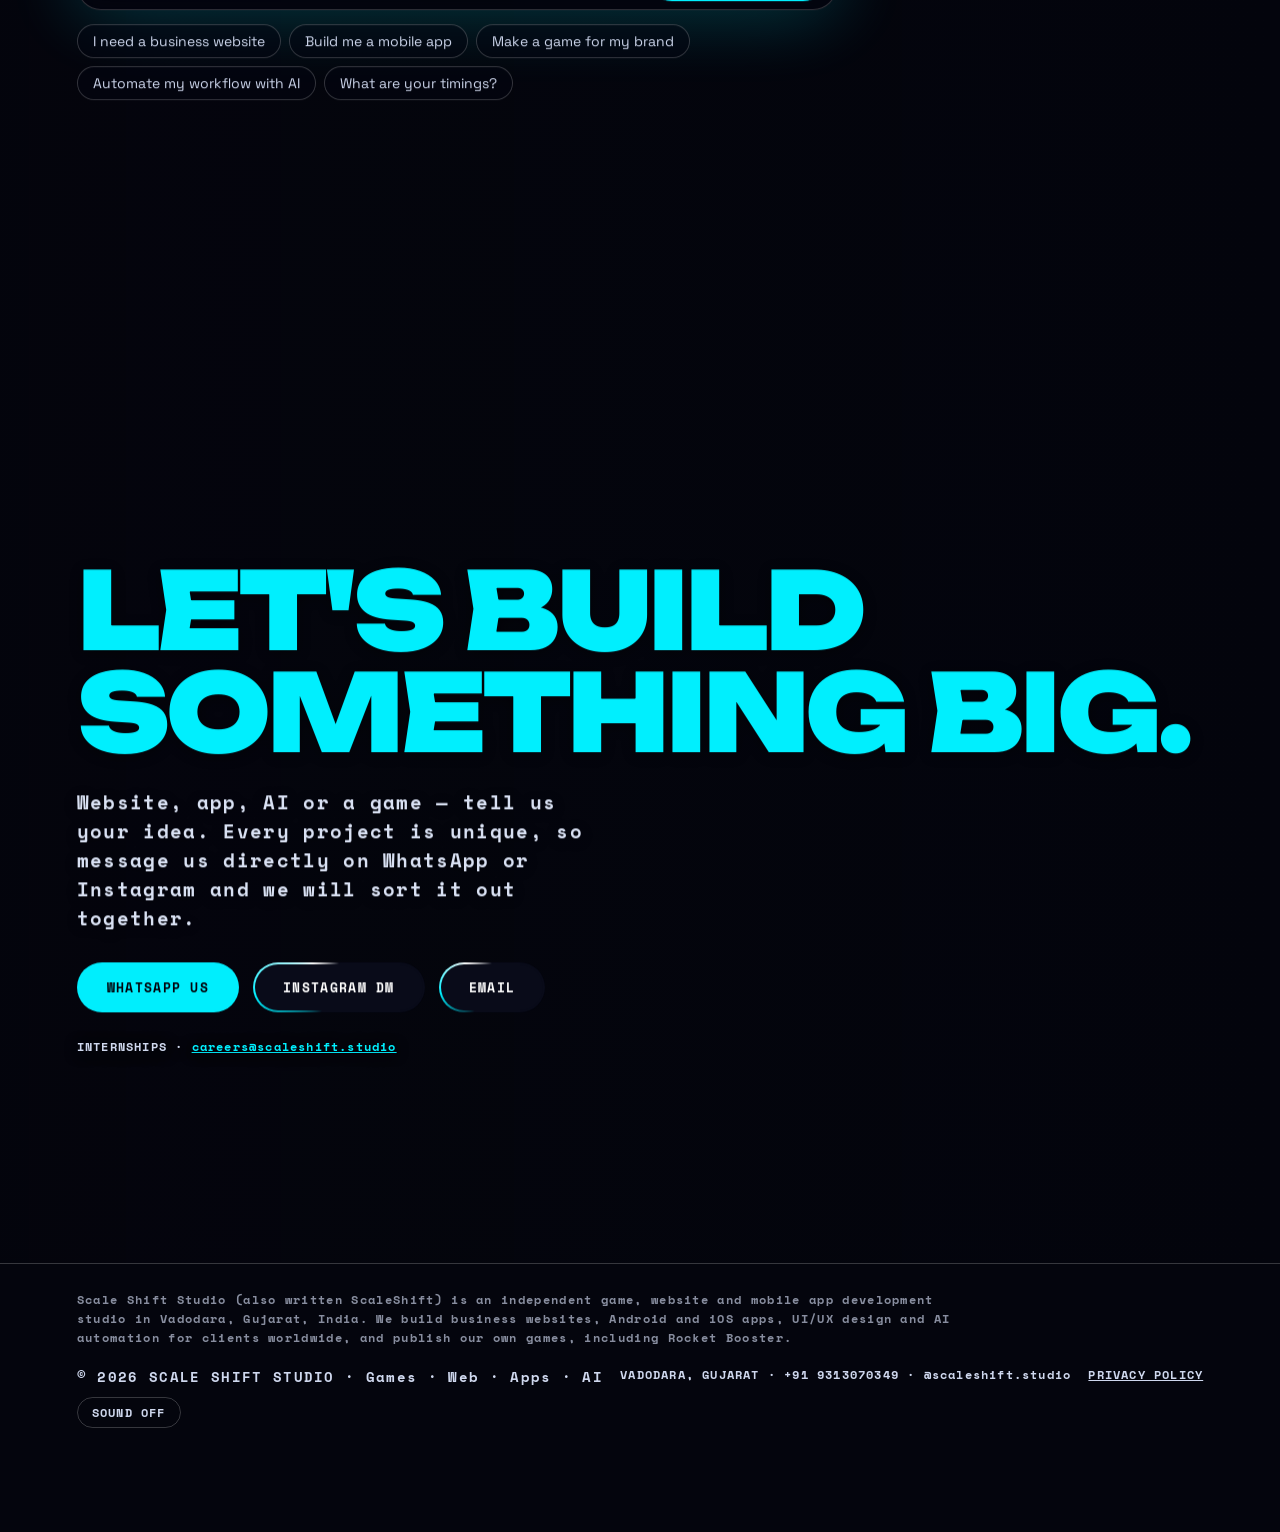
==== commit b012cda6: "Fixing Service Pages" ====
--- a/index.html
+++ b/index.html
@@ -190,8 +190,9 @@
           >
             <div class="no">01</div>
             <div class="ic">🌐</div>
-            <h3>Website Development</h3>
+            <h3><a class="cl" href="/services/web-development-vadodara/">Website Development</a></h3>
             <p>Fast, SEO-ready business sites, e-commerce & web apps.</p>
+            <span class="go">VIEW SERVICE &rarr;</span>
             <span
               ><span class="tg">REACT</span><span class="tg">NEXT.JS</span
               ><span class="tg">CMS</span></span
@@ -203,8 +204,9 @@
           >
             <div class="no">02</div>
             <div class="ic">📱</div>
-            <h3>Mobile App Development</h3>
+            <h3><a class="cl" href="/services/app-development-vadodara/">Mobile App Development</a></h3>
             <p>Android & iOS apps that people actually enjoy using.</p>
+            <span class="go">VIEW SERVICE &rarr;</span>
             <span
               ><span class="tg">FLUTTER</span
               ><span class="tg">REACT NATIVE</span></span
@@ -242,8 +244,9 @@
           >
             <div class="no">05</div>
             <div class="ic">🎮</div>
-            <h3>Game Development for Hire</h3>
+            <h3><a class="cl" href="/services/game-development-vadodara/">Game Development for Hire</a></h3>
             <p>Got a game idea? We design, build and ship it for you.</p>
+            <span class="go">VIEW SERVICE &rarr;</span>
             <span
               ><span class="tg">UNITY</span><span class="tg">UNREAL</span></span
             >
@@ -254,8 +257,9 @@
           >
             <div class="no">06</div>
             <div class="ic">🤝</div>
-            <h3>Game Co-dev &amp; Outsourcing</h3>
+            <h3><a class="cl" href="/services/game-development-vadodara/">Game Co-dev &amp; Outsourcing</a></h3>
             <p>Extend your team with our artists, devs and designers.</p>
+            <span class="go">VIEW SERVICE &rarr;</span>
             <span
               ><span class="tg">ART</span><span class="tg">CODE</span
               ><span class="tg">QA</span></span
@@ -419,7 +423,6 @@
         We build business websites, Android and iOS apps, UI/UX design and AI
         automation for clients worldwide, and publish our own games, including
         Rocket Booster.
-        <br /><a href="/services/web-development-vadodara/">Website Development in Vadodara</a> &middot; <a href="/services/app-development-vadodara/">Mobile App Development in Vadodara</a> &middot; <a href="/services/game-development-vadodara/">Game Development in Vadodara</a>
       </p>
       <span>© 2026 SCALE SHIFT STUDIO · Games · Web · Apps · AI</span
       ><span class="m"
--- a/styles.css
+++ b/styles.css
@@ -1047,3 +1047,8 @@
 
 footer .ab{flex-basis:100%;margin:0 0 8px;max-width:900px;font-size:13px;line-height:1.6}
 footer .ab a{color:var(--a)}
+
+footer .ab{font-size:12px;opacity:.65}
+.cd{position:relative}.cl{color:inherit;text-decoration:none}.cl:after{content:"";position:absolute;inset:0;z-index:2}
+.go{display:block;margin:14px 0 14px;font:700 11px "Space Mono",monospace;letter-spacing:.12em;color:var(--a);transition:transform .25s}
+.cd:hover .go{transform:translateX(6px)}
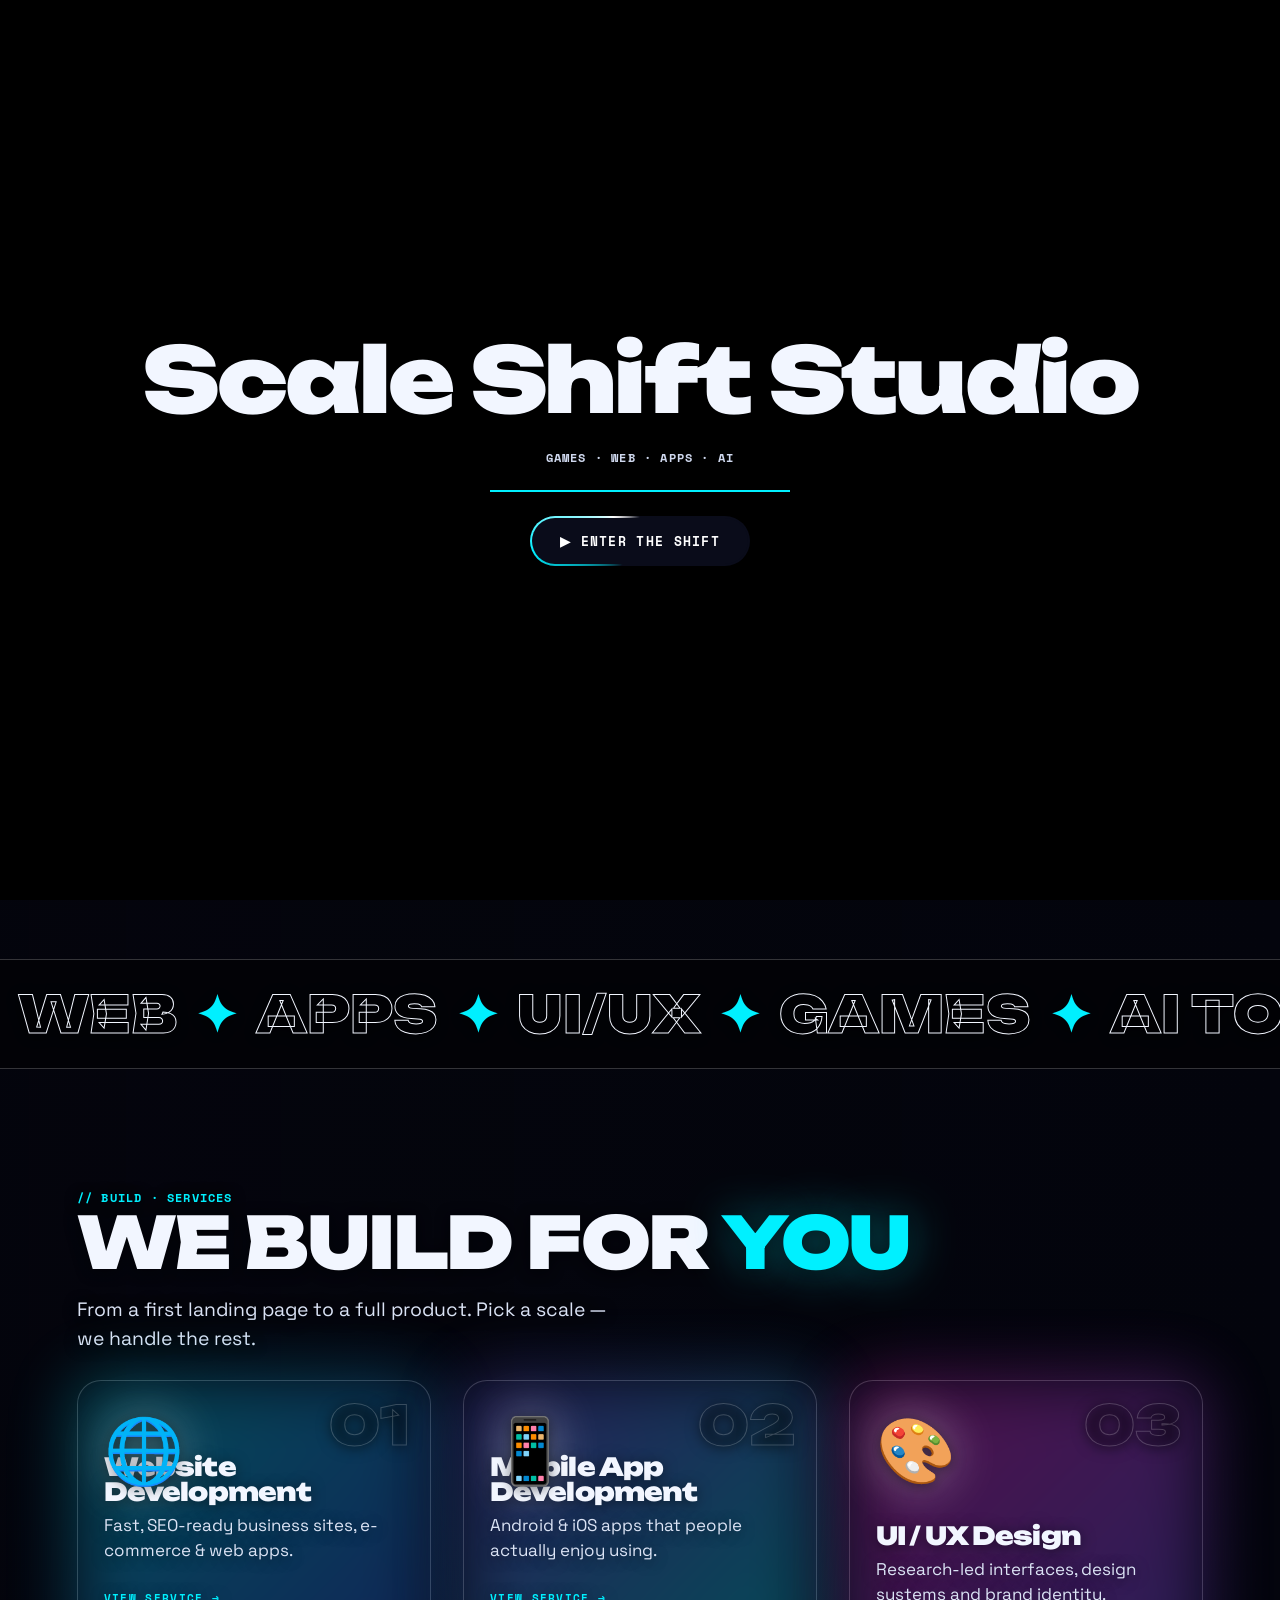
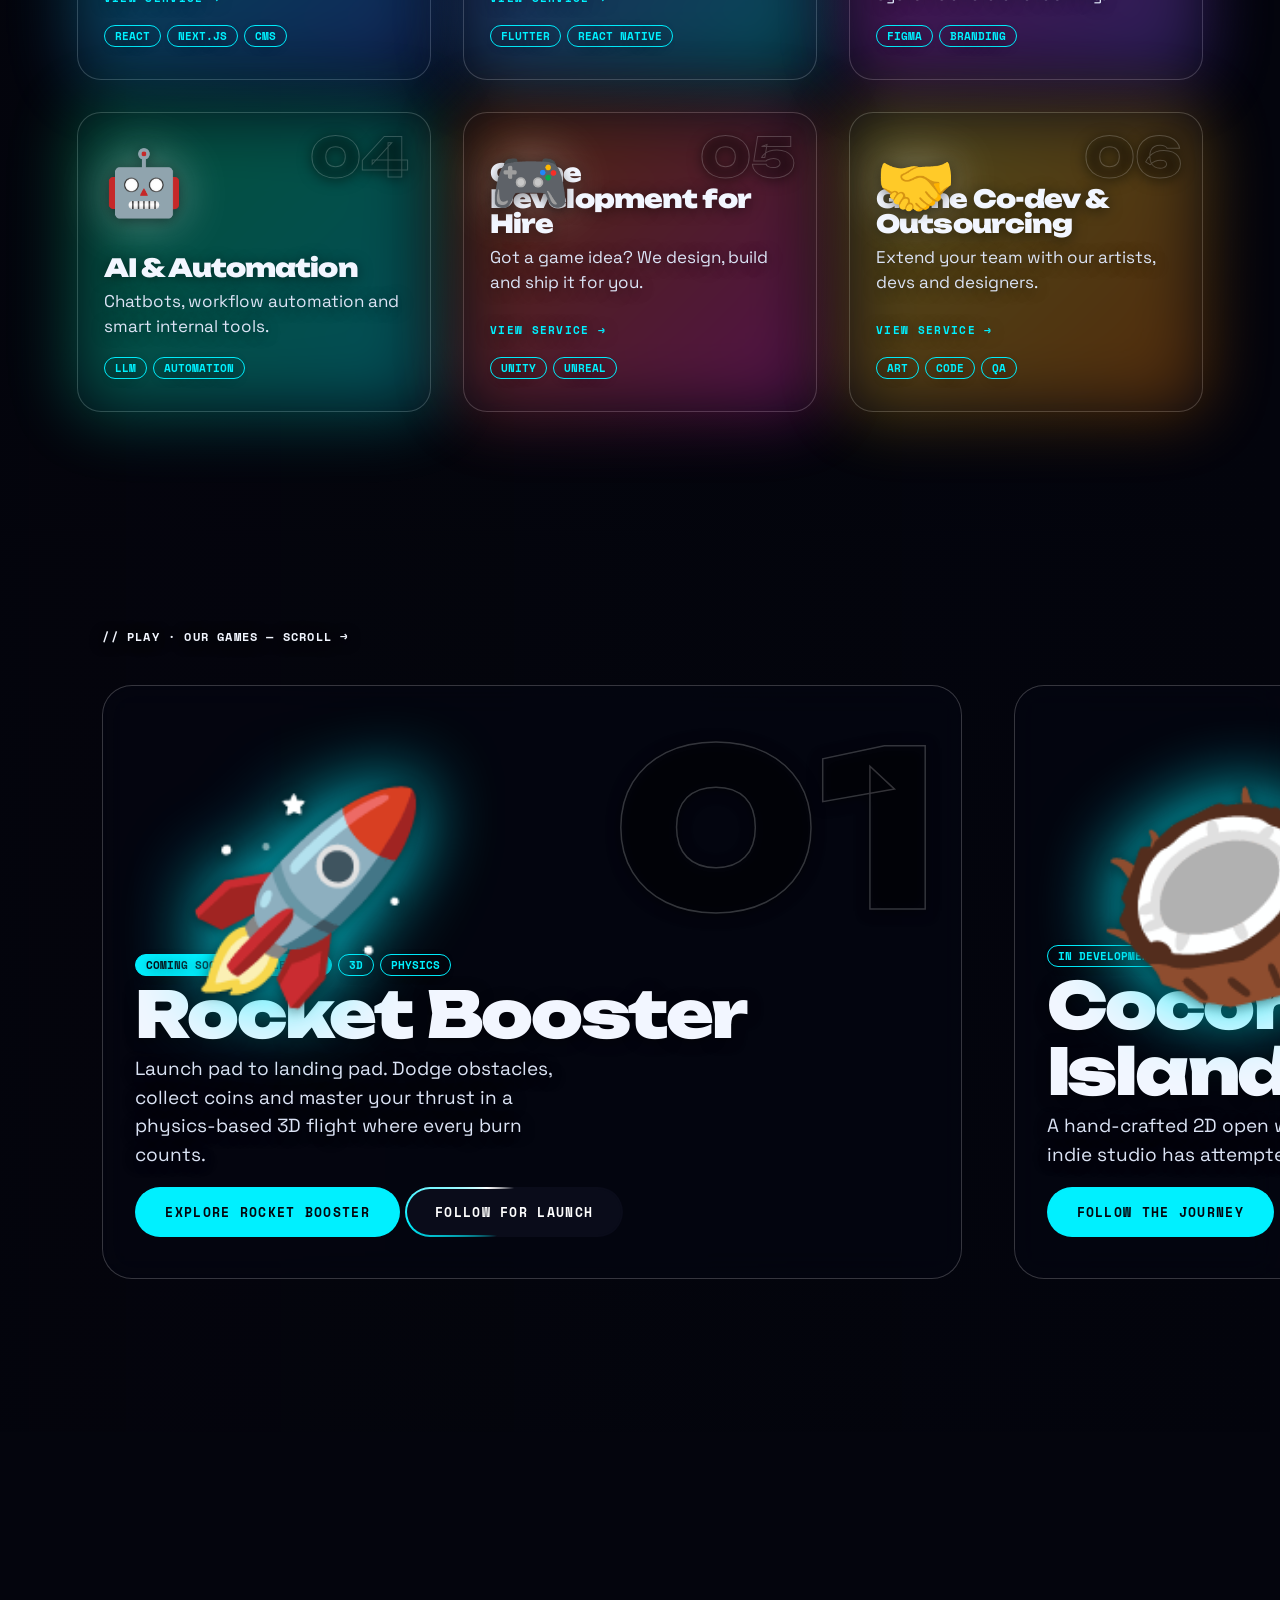
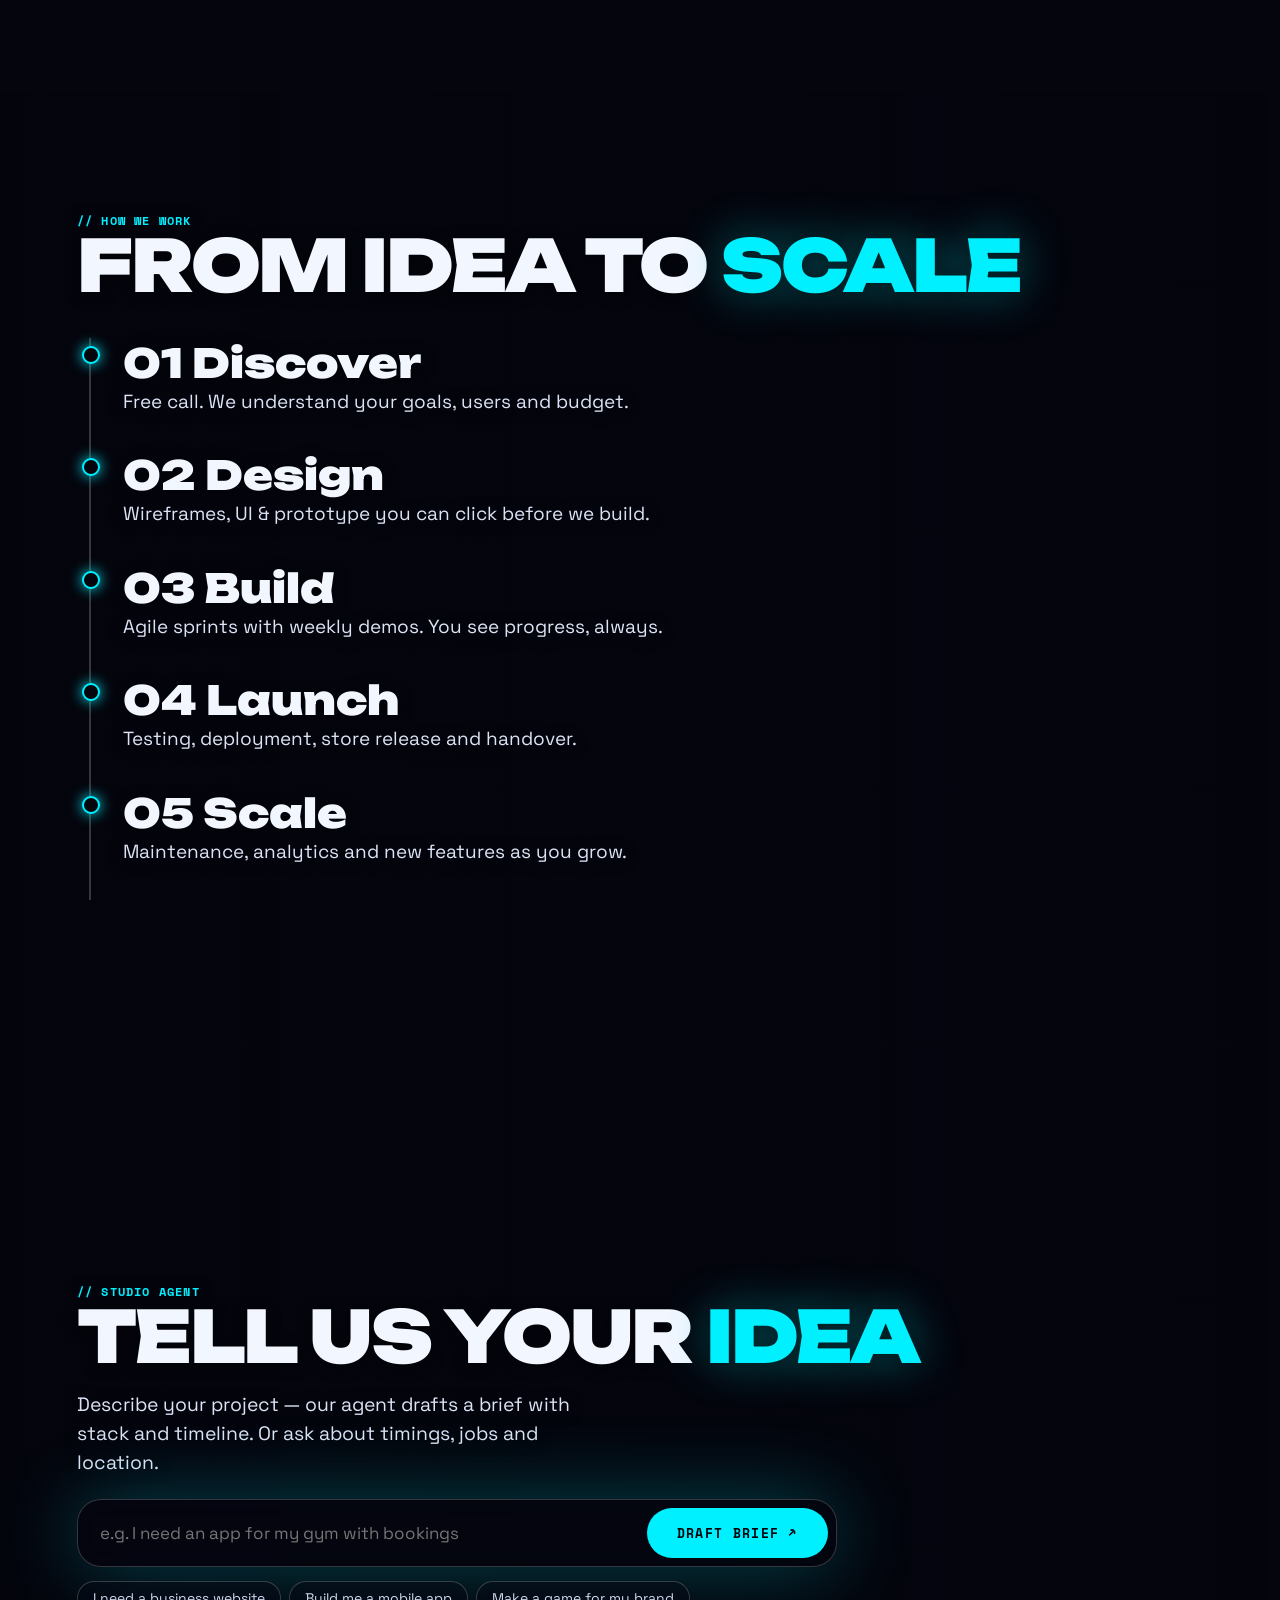
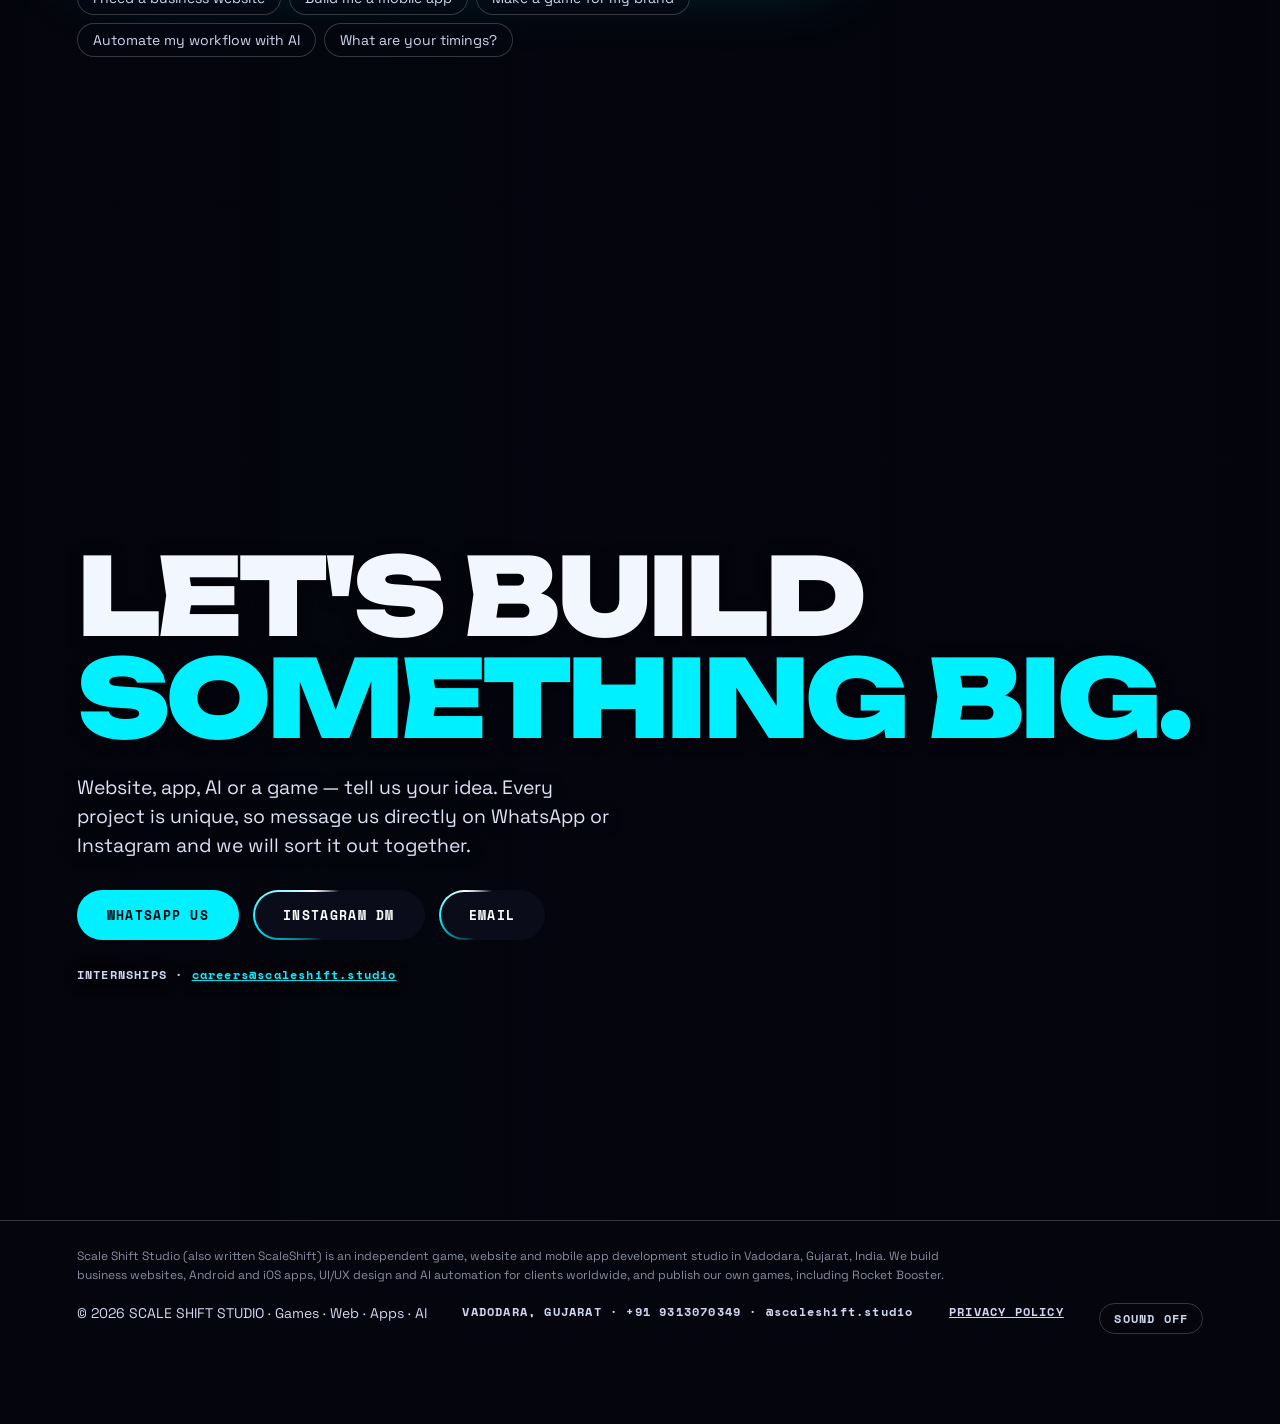
==== commit 278525a1: "Fix Service Pages" ====
--- a/index.html
+++ b/index.html
@@ -192,7 +192,7 @@
             <div class="ic">🌐</div>
             <h3><a class="cl" href="/services/web-development-vadodara/">Website Development</a></h3>
             <p>Fast, SEO-ready business sites, e-commerce & web apps.</p>
-            <span class="go">VIEW SERVICE &rarr;</span>
+            <span class="vs">VIEW SERVICE &rarr;</span>
             <span
               ><span class="tg">REACT</span><span class="tg">NEXT.JS</span
               ><span class="tg">CMS</span></span
@@ -206,7 +206,7 @@
             <div class="ic">📱</div>
             <h3><a class="cl" href="/services/app-development-vadodara/">Mobile App Development</a></h3>
             <p>Android & iOS apps that people actually enjoy using.</p>
-            <span class="go">VIEW SERVICE &rarr;</span>
+            <span class="vs">VIEW SERVICE &rarr;</span>
             <span
               ><span class="tg">FLUTTER</span
               ><span class="tg">REACT NATIVE</span></span
@@ -246,7 +246,7 @@
             <div class="ic">🎮</div>
             <h3><a class="cl" href="/services/game-development-vadodara/">Game Development for Hire</a></h3>
             <p>Got a game idea? We design, build and ship it for you.</p>
-            <span class="go">VIEW SERVICE &rarr;</span>
+            <span class="vs">VIEW SERVICE &rarr;</span>
             <span
               ><span class="tg">UNITY</span><span class="tg">UNREAL</span></span
             >
@@ -259,7 +259,7 @@
             <div class="ic">🤝</div>
             <h3><a class="cl" href="/services/game-development-vadodara/">Game Co-dev &amp; Outsourcing</a></h3>
             <p>Extend your team with our artists, devs and designers.</p>
-            <span class="go">VIEW SERVICE &rarr;</span>
+            <span class="vs">VIEW SERVICE &rarr;</span>
             <span
               ><span class="tg">ART</span><span class="tg">CODE</span
               ><span class="tg">QA</span></span
--- a/styles.css
+++ b/styles.css
@@ -290,6 +290,7 @@
   pointer-events: none;
 }
 #ld .ldt {
+  color: #f2f6ff;
   font: 900 clamp(30px, 8vw, 90px) / 1.02 Unbounded, system-ui, sans-serif;
   letter-spacing: -0.035em;
   overflow-wrap: break-word;
@@ -1050,5 +1051,5 @@
 
 footer .ab{font-size:12px;opacity:.65}
 .cd{position:relative}.cl{color:inherit;text-decoration:none}.cl:after{content:"";position:absolute;inset:0;z-index:2}
-.go{display:block;margin:14px 0 14px;font:700 11px "Space Mono",monospace;letter-spacing:.12em;color:var(--a);transition:transform .25s}
-.cd:hover .go{transform:translateX(6px)}
+.vs{display:block;margin:14px 0 14px;font:700 11px "Space Mono",monospace;letter-spacing:.12em;color:var(--a);transition:transform .25s}
+.cd:hover .vs{transform:translateX(6px)}
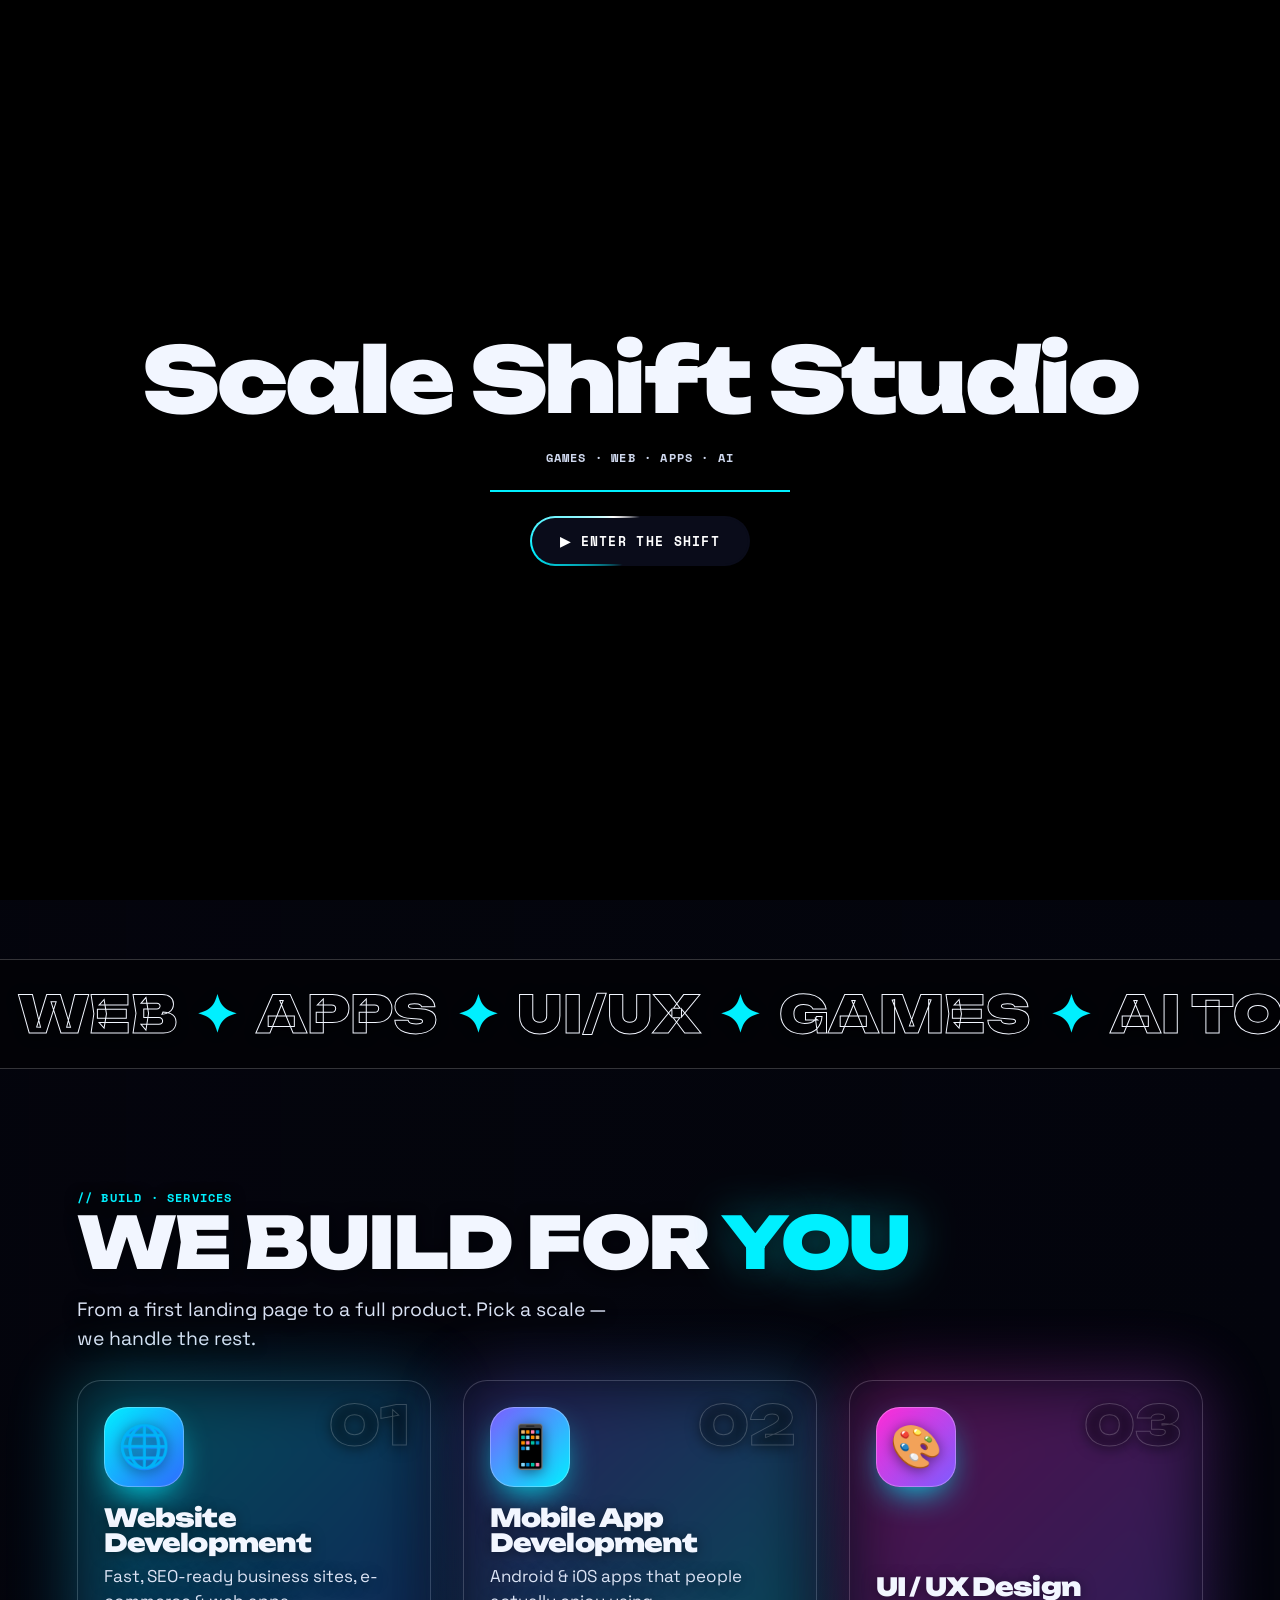
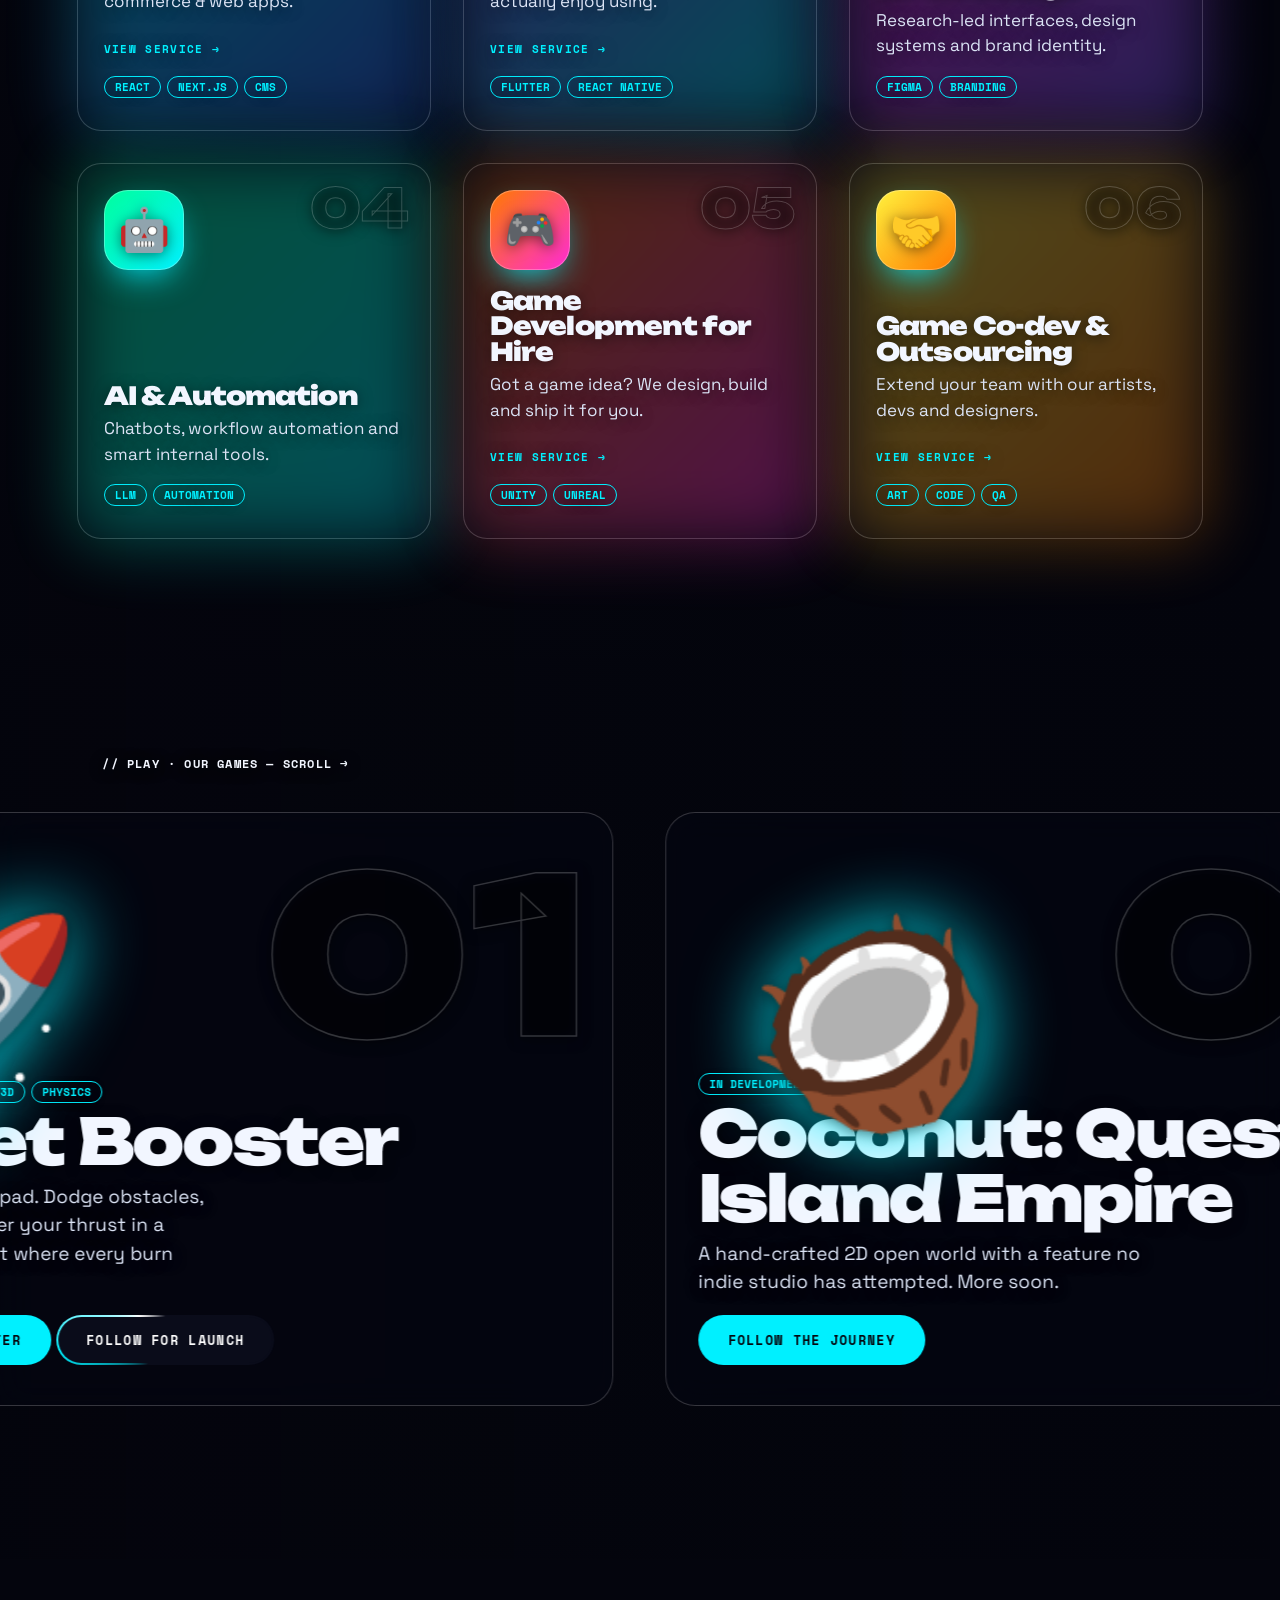
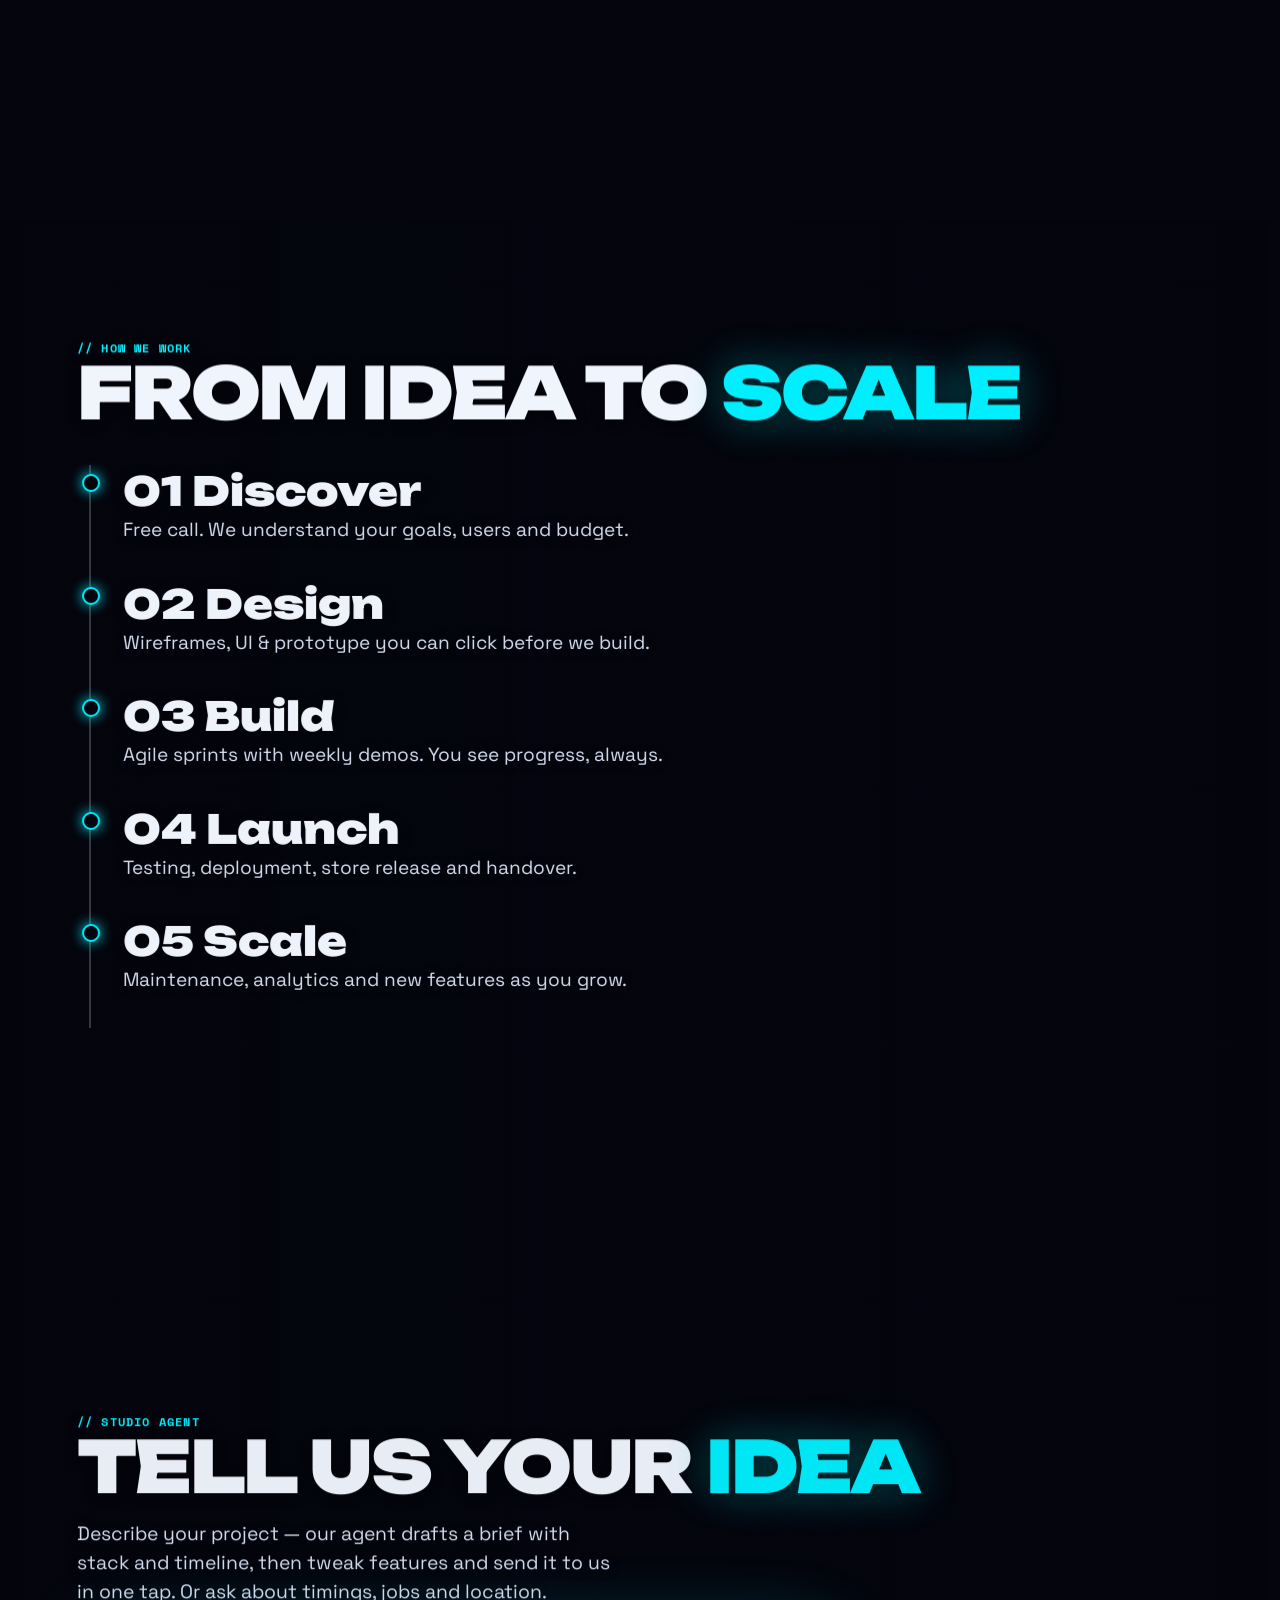
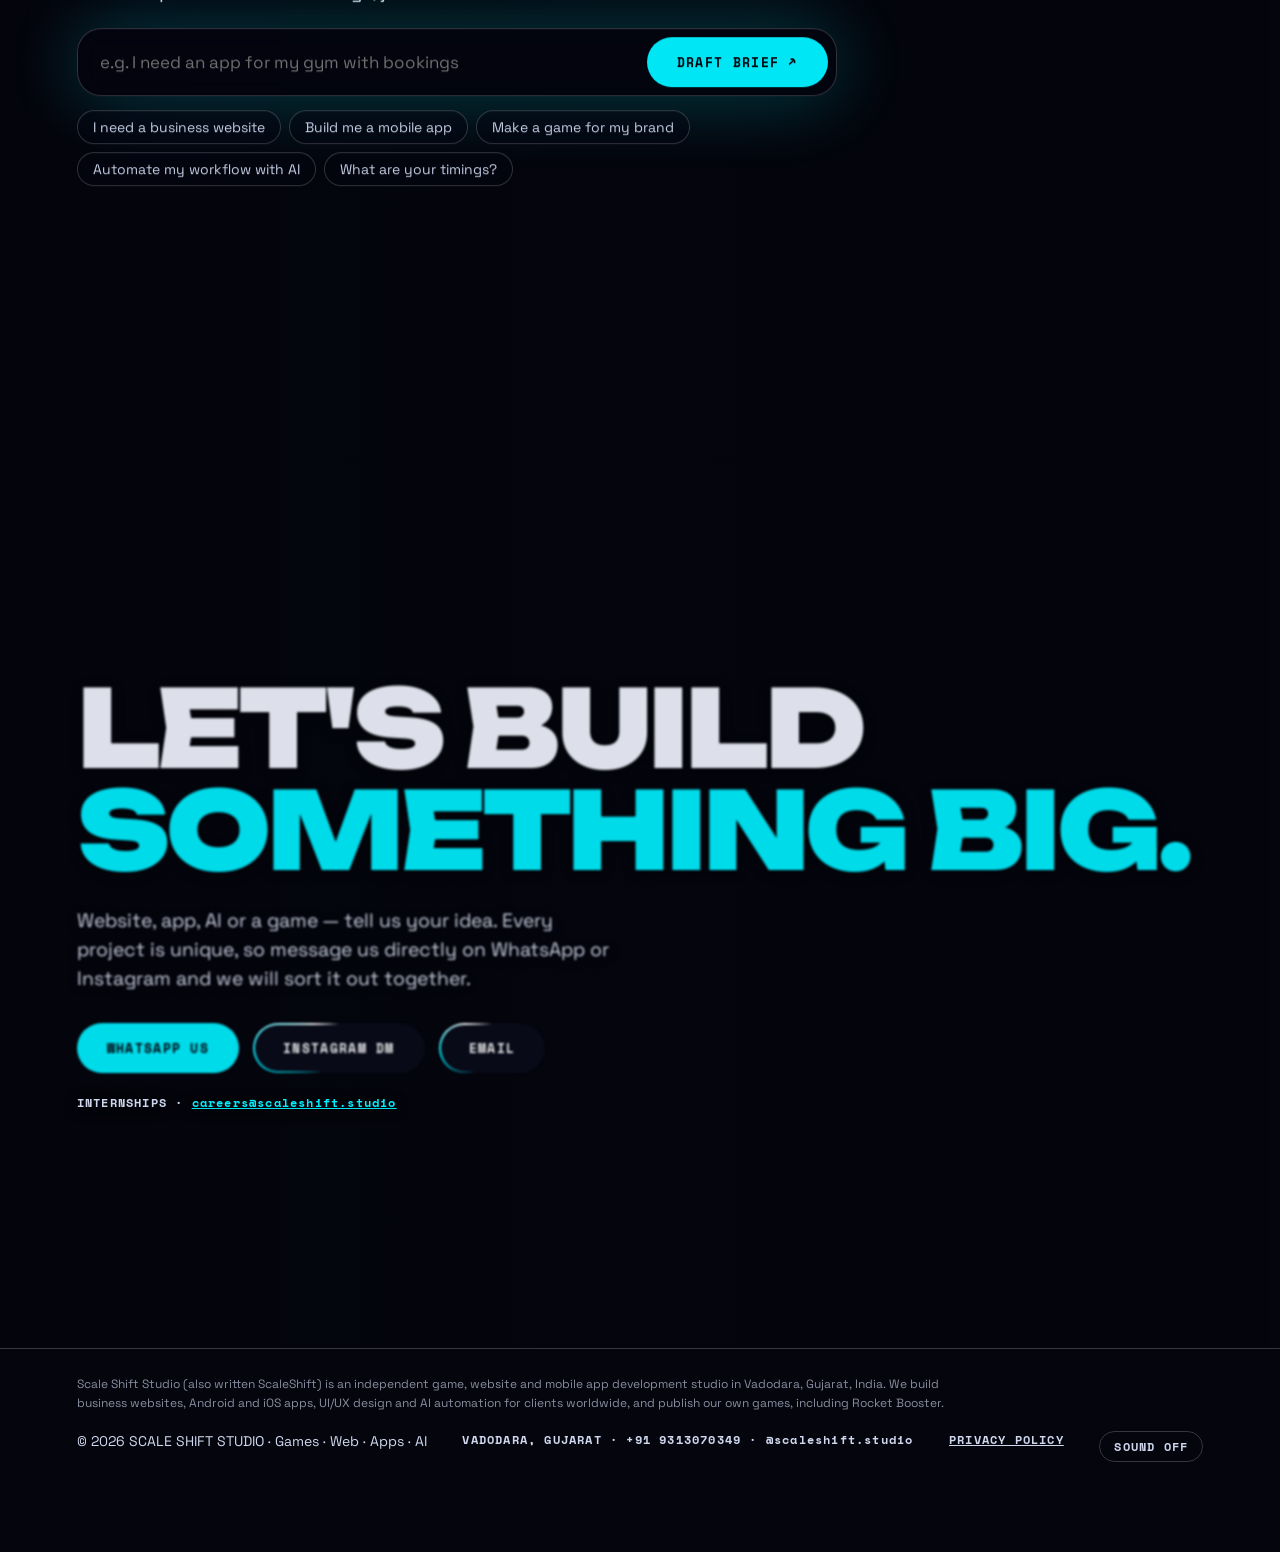
==== commit 69d9ad4a: "Fixing Studio Agent" ====
--- a/index.html
+++ b/index.html
@@ -365,7 +365,7 @@
         <h2 class="rv">Tell us your <em>idea</em></h2>
         <p class="sub rv" style="margin: 0 0 22px">
           Describe your project — our agent drafts a brief with stack and
-          timeline. Or ask about timings, jobs and location.
+          timeline, then tweak features and send it to us in one tap. Or ask about timings, jobs and location.
         </p>
         <form id="af" class="ag rv">
           <input
--- a/styles.css
+++ b/styles.css
@@ -1053,3 +1053,34 @@
 .cd{position:relative}.cl{color:inherit;text-decoration:none}.cl:after{content:"";position:absolute;inset:0;z-index:2}
 .vs{display:block;margin:14px 0 14px;font:700 11px "Space Mono",monospace;letter-spacing:.12em;color:var(--a);transition:transform .25s}
 .cd:hover .vs{transform:translateX(6px)}
+
+/* ===== service cards: icon is a gradient app-tile in the flow (never overlaps text) ===== */
+.cd .ic{position:static;display:grid;place-items:center;width:80px;height:80px;margin:0 0 auto;border-radius:24px;background:var(--g);font-size:42px;line-height:1;filter:none;box-shadow:0 14px 34px -12px var(--a),inset 0 0 0 1px rgba(255,255,255,.28);transition:transform .35s cubic-bezier(.2,.9,.3,1.4)}
+.cd .ic+h3{margin-top:18px}
+@media (hover:hover){.cd:hover .ic{transform:translateY(-5px) rotate(-7deg) scale(1.08)}}
+/* ===== games cards on mobile: big art stage with glow + orbiting ring ===== */
+.lite .pn{min-height:520px}
+.lite .pn .e{position:relative;top:auto;left:auto;isolation:isolate;flex:1 1 auto;display:grid;place-items:center;align-self:stretch;min-height:210px;margin:0;padding:0 0 20px;font-size:112px;line-height:1;animation:none;filter:none;text-shadow:none}
+.lite .pn .e::before{content:"";position:absolute;z-index:-1;width:220px;height:220px;border-radius:50%;background:radial-gradient(circle,var(--a),transparent 68%);opacity:.4;animation:pls 3.4s ease-in-out infinite}
+.lite .pn .e::after{content:"";position:absolute;z-index:-1;width:196px;height:196px;border-radius:50%;border:2px dashed rgba(255,255,255,.32);background:radial-gradient(circle at 50% 2px,var(--a) 0 6px,transparent 7px);animation:spn 16s linear infinite}
+@keyframes pls{50%{transform:scale(1.2);opacity:.6}}
+@keyframes spn{to{transform:rotate(360deg)}}
+html.perf .lite .pn .e::before,html.perf .lite .pn .e::after,html.perf .lite .pn .e{animation:none}
+@media (prefers-reduced-motion:reduce){.lite .pn .e::before,.lite .pn .e::after{animation:none}}
+.lite .pn .n{font-size:84px;top:4px;right:16px}
+
+/* ===== Idea Lab (agent result) ===== */
+.ib-card{margin-top:22px;max-width:880px;padding:24px;border:1px solid var(--bd);border-radius:26px;background:rgba(8,12,28,.62)}
+.ib-h{font:700 12px "Space Mono",monospace;letter-spacing:.12em;color:var(--a)}.ib-s{margin-top:22px}
+.ib-p{margin:12px 0 0;line-height:1.6}.ib-n{margin:16px 0 0;font-size:14px;opacity:.7}
+.ib-row{display:flex;flex-wrap:wrap;gap:8px;margin:12px 0 0}
+.ib-t{padding:7px 14px;border-radius:999px;background:var(--a);color:#04050d;font:700 12px "Space Mono",monospace;letter-spacing:.06em}
+.ib-b,.ib-seg button{padding:10px 15px;border:1px solid var(--bd);border-radius:999px;background:transparent;color:inherit;font:700 12px "Space Mono",monospace;cursor:pointer;transition:.2s}
+.ib-b:hover{border-color:var(--a)}.ib-b.on,.ib-seg button.on{background:var(--a);color:#04050d;border-color:var(--a)}
+.ib-seg{display:inline-flex;flex-wrap:wrap;gap:8px;margin-top:12px}
+.ib-bar{display:flex;gap:4px;margin-top:12px}
+.ib-bar div{flex:var(--g,.25) 1 0;min-width:0;padding:10px 8px;border-radius:12px;background:linear-gradient(135deg,var(--a),transparent 170%);color:#04050d;display:flex;flex-direction:column;transition:flex-grow .5s}
+.ib-bar small{font:700 10px "Space Mono",monospace;letter-spacing:.04em;overflow:hidden;text-overflow:clip}.ib-bar b{font:900 15px Unbounded,system-ui,sans-serif}
+.ib-br{margin-top:12px;padding:16px;border-radius:16px;background:rgba(0,0,0,.4);white-space:pre-wrap;word-break:break-word;font:13px/1.65 "Space Mono",monospace}
+.ib-ac{display:flex;flex-wrap:wrap;gap:10px;margin-top:16px}
+@media(max-width:600px){.ib-card{padding:18px}.ib-bar div{padding:8px 4px}.ib-bar b{font-size:13px}.ib-bar small{font-size:8.5px;letter-spacing:0}}
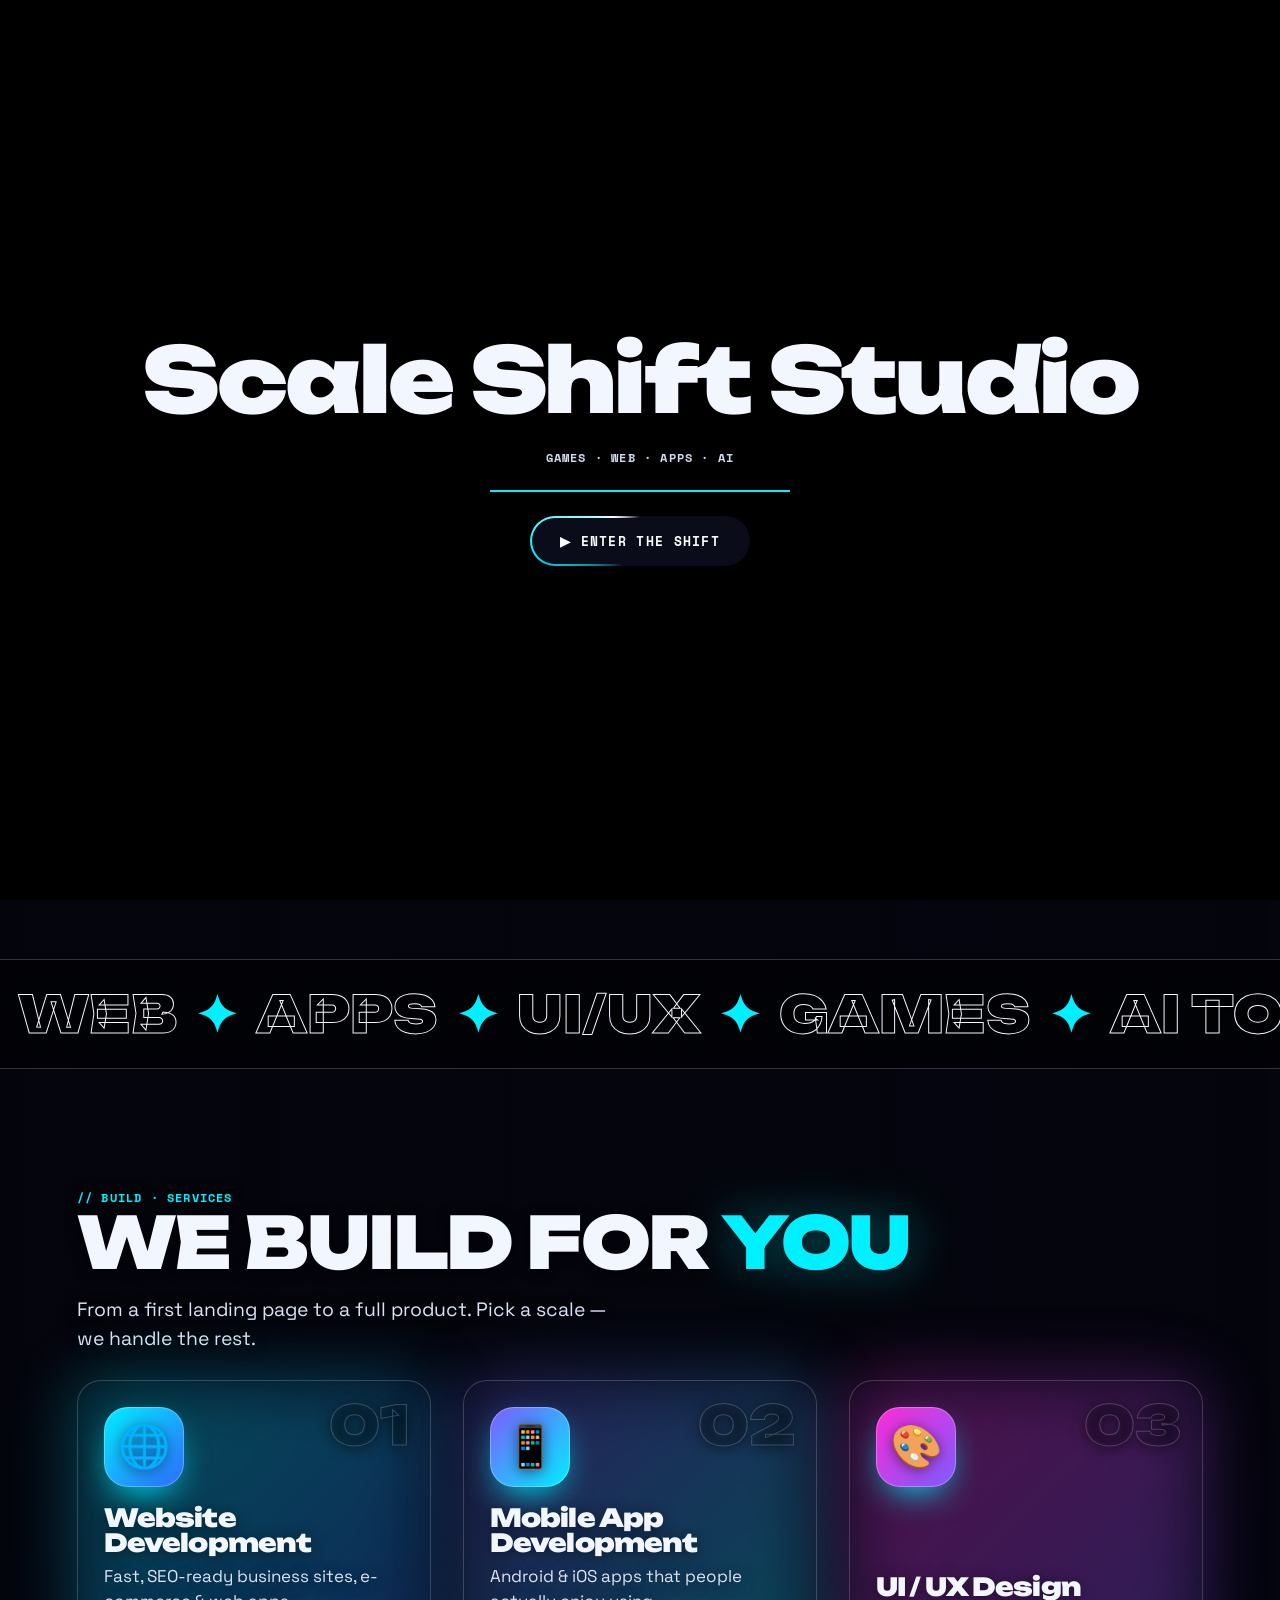
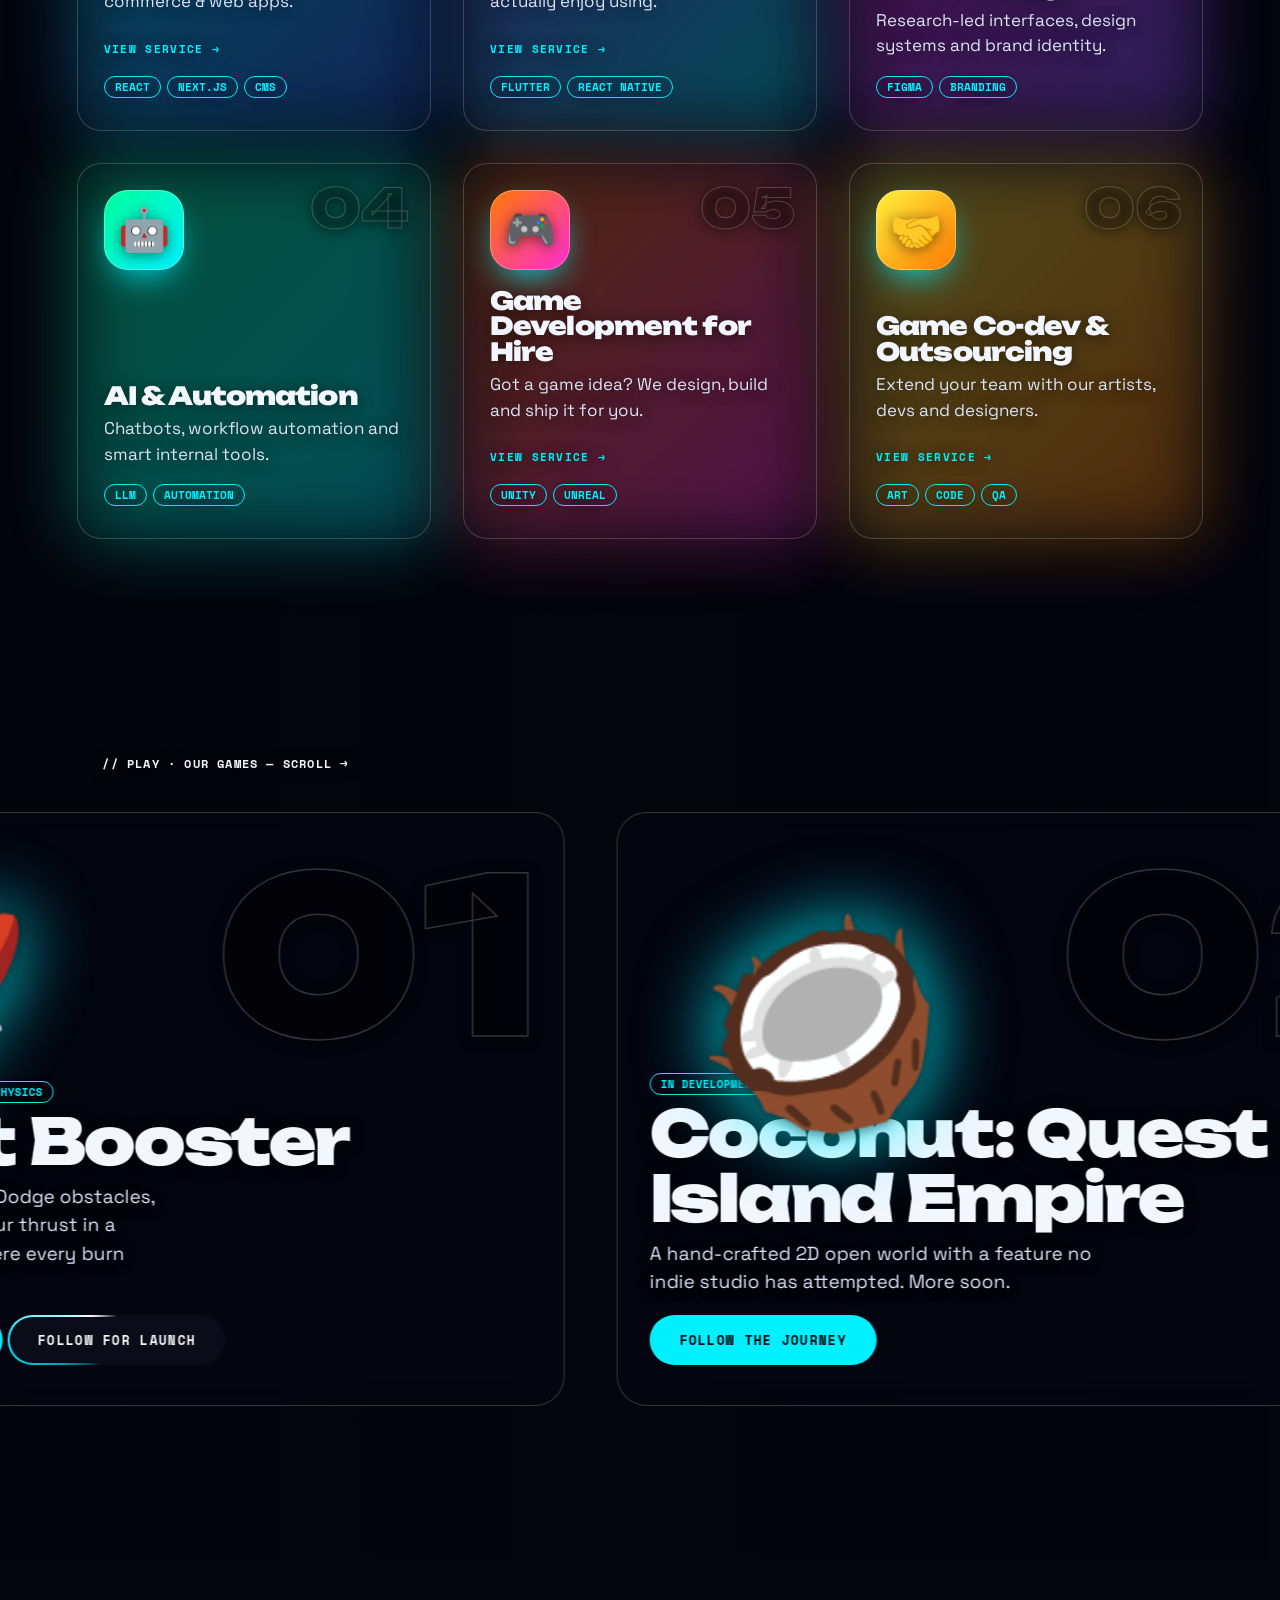
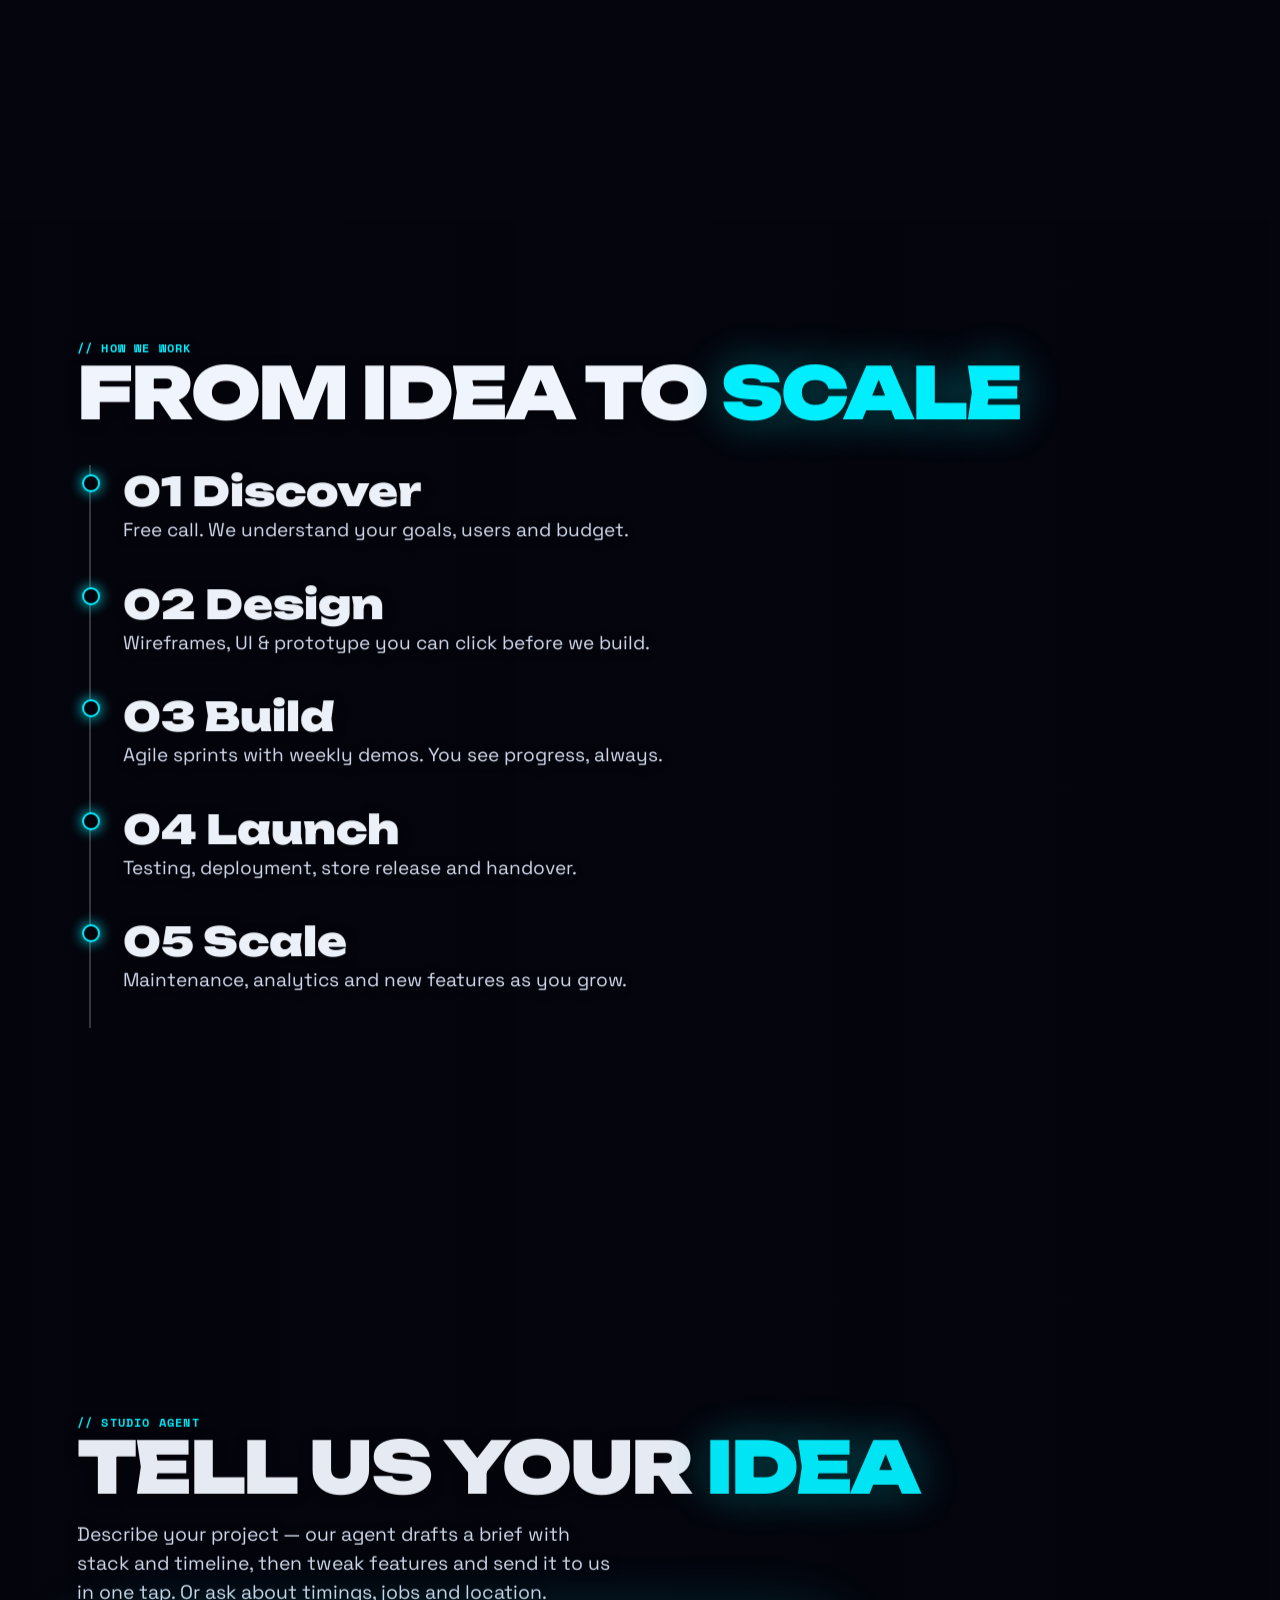
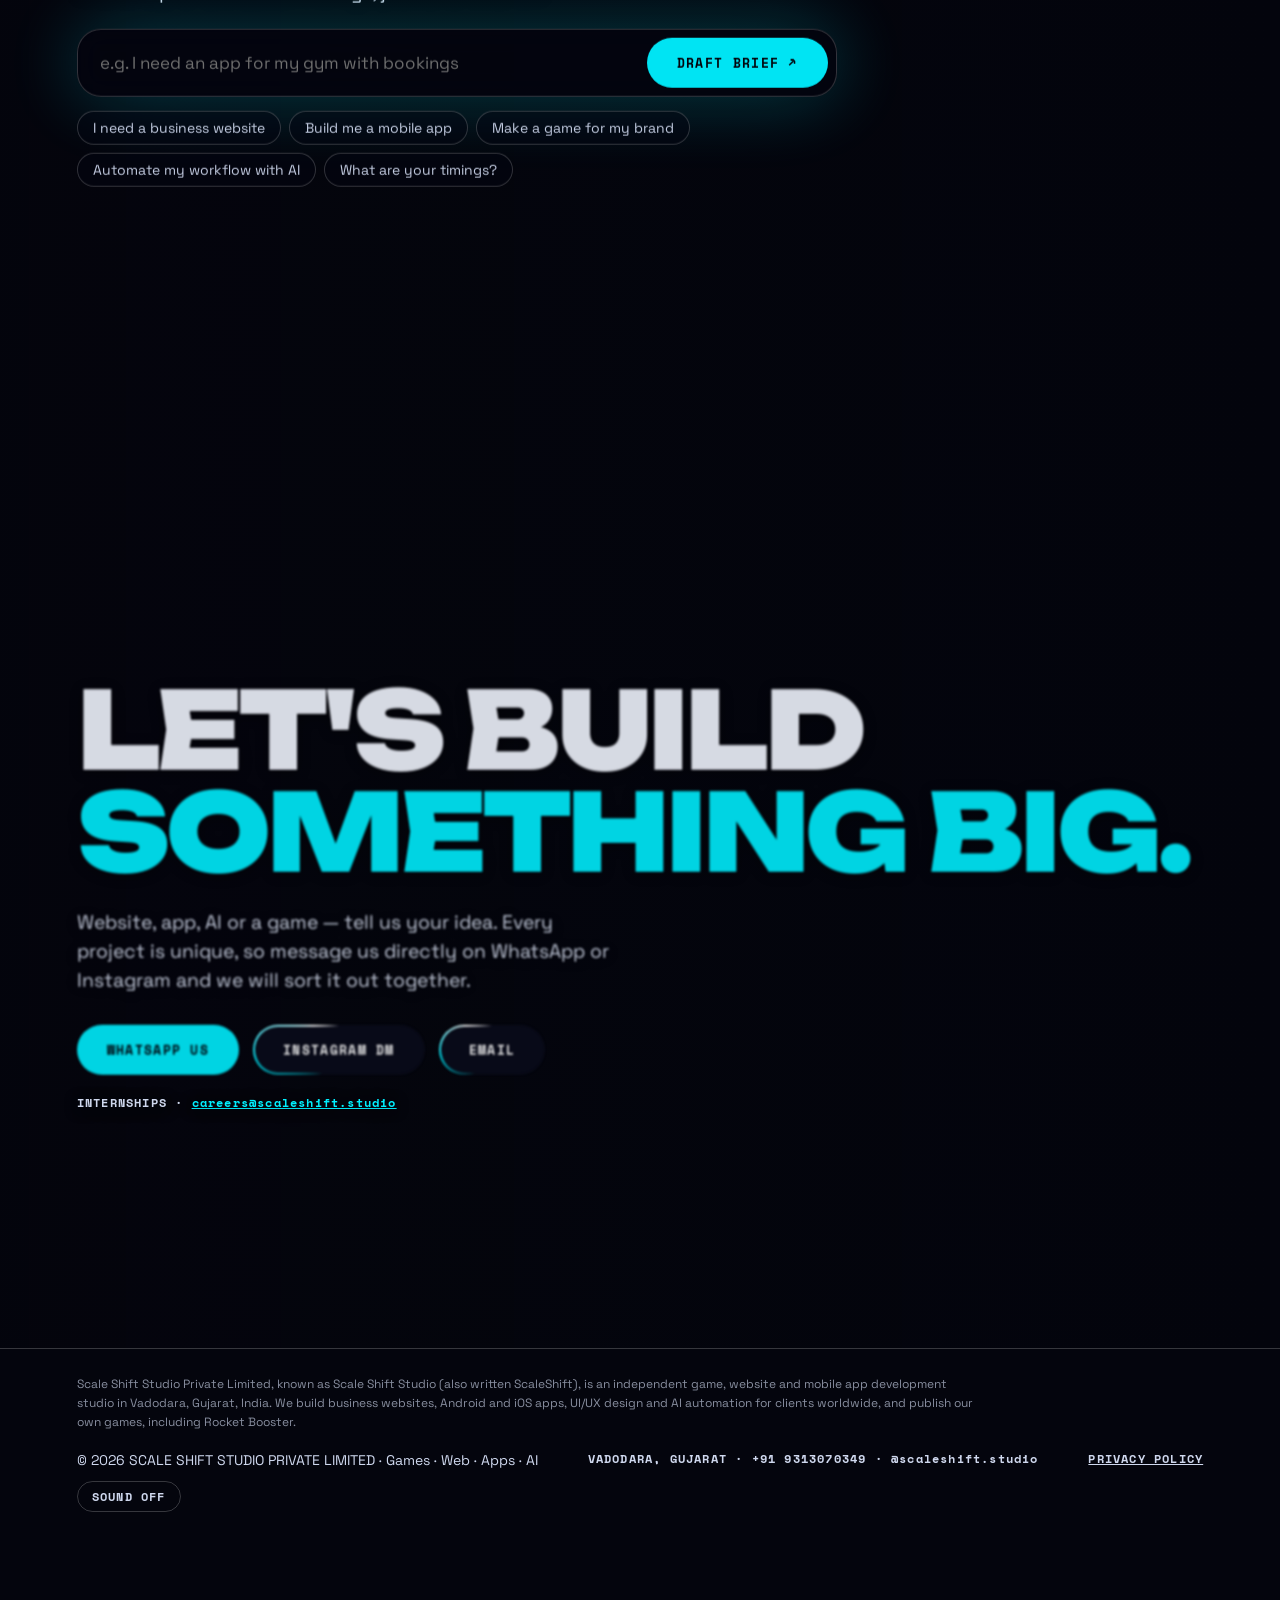
==== commit c666c238: "Changing Favicon" ====
--- a/index.html
+++ b/index.html
@@ -25,14 +25,15 @@
       property="og:description"
       content="We build websites, apps, AI tools and games that shift your scale. Rocket Booster is landing soon on Google Play."
     />
-    <meta property="og:image" content="https://scaleshift.studio/og.png" />
+    <meta property="og:image" content="https://scaleshift.studio/og-image.png" />
+    <meta property="og:image:width" content="1200" />
+    <meta property="og:image:height" content="630" />
+    <meta property="og:image:alt" content="Scale Shift Studio logo" />
     <meta name="twitter:card" content="summary_large_image" />
     <meta name="twitter:title" content="Scale Shift Studio | Web, App &amp; Game Development, Vadodara" />
     <meta name="twitter:description" content="We build websites, apps, AI tools and games that shift your scale. Rocket Booster is landing soon on Google Play." />
-    <meta name="twitter:image" content="https://scaleshift.studio/og.png" />
-    <link rel="icon" href="/favicon.ico" sizes="48x48" />
-    <link rel="icon" href="/favicon.svg" type="image/svg+xml" />
-    <link rel="apple-touch-icon" href="/apple-touch-icon.png" />
+    <meta name="twitter:image" content="https://scaleshift.studio/og-image.png" />
+    <link rel="icon" href="/favicon.ico" sizes="any"><link rel="icon" type="image/png" sizes="48x48" href="/favicon-48x48.png"><link rel="icon" type="image/png" sizes="96x96" href="/favicon-96x96.png"><link rel="icon" type="image/png" sizes="192x192" href="/favicon-192x192.png"><link rel="apple-touch-icon" href="/apple-touch-icon.png">
     <link rel="preconnect" href="https://fonts.googleapis.com" />
     <link rel="preconnect" href="https://fonts.gstatic.com" crossorigin />
     <link
@@ -66,7 +67,8 @@
             "name": "Scale Shift Studio",
             "alternateName": ["ScaleShift", "Scale Shift"],
             "url": "https://scaleshift.studio/",
-            "logo": "https://scaleshift.studio/favicon.svg",
+            "logo": "https://scaleshift.studio/logo.png",
+            "legalName": "Scale Shift Studio Private Limited",
             "email": "hello@scaleshift.studio",
             "telephone": "+91-9313070349",
             "sameAs": ["https://instagram.com/scaleshift.studio"]
@@ -85,7 +87,7 @@
             "@id": "https://scaleshift.studio/#service",
             "name": "Scale Shift Studio",
             "url": "https://scaleshift.studio/",
-            "image": "https://scaleshift.studio/og.png",
+            "image": "https://scaleshift.studio/og-image.png",
             "email": "hello@scaleshift.studio",
             "telephone": "+91-9313070349",
             "description": "Web development, mobile app development, UI/UX design, AI automation and game development studio in Vadodara, Gujarat, India.",
@@ -418,13 +420,13 @@
     </main>
     <footer>
       <p class="ab">
-        Scale Shift Studio (also written ScaleShift) is an independent game,
+        Scale Shift Studio Private Limited, known as Scale Shift Studio (also written ScaleShift), is an independent game,
         website and mobile app development studio in Vadodara, Gujarat, India.
         We build business websites, Android and iOS apps, UI/UX design and AI
         automation for clients worldwide, and publish our own games, including
         Rocket Booster.
       </p>
-      <span>© 2026 SCALE SHIFT STUDIO · Games · Web · Apps · AI</span
+      <span>© 2026 SCALE SHIFT STUDIO PRIVATE LIMITED · Games · Web · Apps · AI</span
       ><span class="m"
         >VADODARA, GUJARAT · +91 9313070349 · @scaleshift.studio</span
       >
--- a/styles.css
+++ b/styles.css
@@ -1084,3 +1084,9 @@
 .ib-br{margin-top:12px;padding:16px;border-radius:16px;background:rgba(0,0,0,.4);white-space:pre-wrap;word-break:break-word;font:13px/1.65 "Space Mono",monospace}
 .ib-ac{display:flex;flex-wrap:wrap;gap:10px;margin-top:16px}
 @media(max-width:600px){.ib-card{padding:18px}.ib-bar div{padding:8px 4px}.ib-bar b{font-size:13px}.ib-bar small{font-size:8.5px;letter-spacing:0}}
+
+.ib-msg{margin-top:20px;max-width:760px;padding:20px 22px;border:1px solid var(--bd);border-radius:22px 22px 22px 6px;background:rgba(8,12,28,.62)}
+.ib-dots{display:flex;gap:6px;margin-top:22px;padding:12px 4px}.ib-dots span{width:9px;height:9px;border-radius:50%;background:var(--a);animation:ibd 1s infinite}
+.ib-dots span:nth-child(2){animation-delay:.15s}.ib-dots span:nth-child(3){animation-delay:.3s}@keyframes ibd{50%{transform:translateY(-6px);opacity:.4}}
+.ib-in{display:block;width:100%;max-width:340px;margin-top:12px;padding:12px 16px;border:1px solid var(--bd);border-radius:999px;background:rgba(0,0,0,.3);color:inherit;font:inherit;font-size:15px}
+.ib-in:focus{outline:2px solid var(--a);outline-offset:2px}
